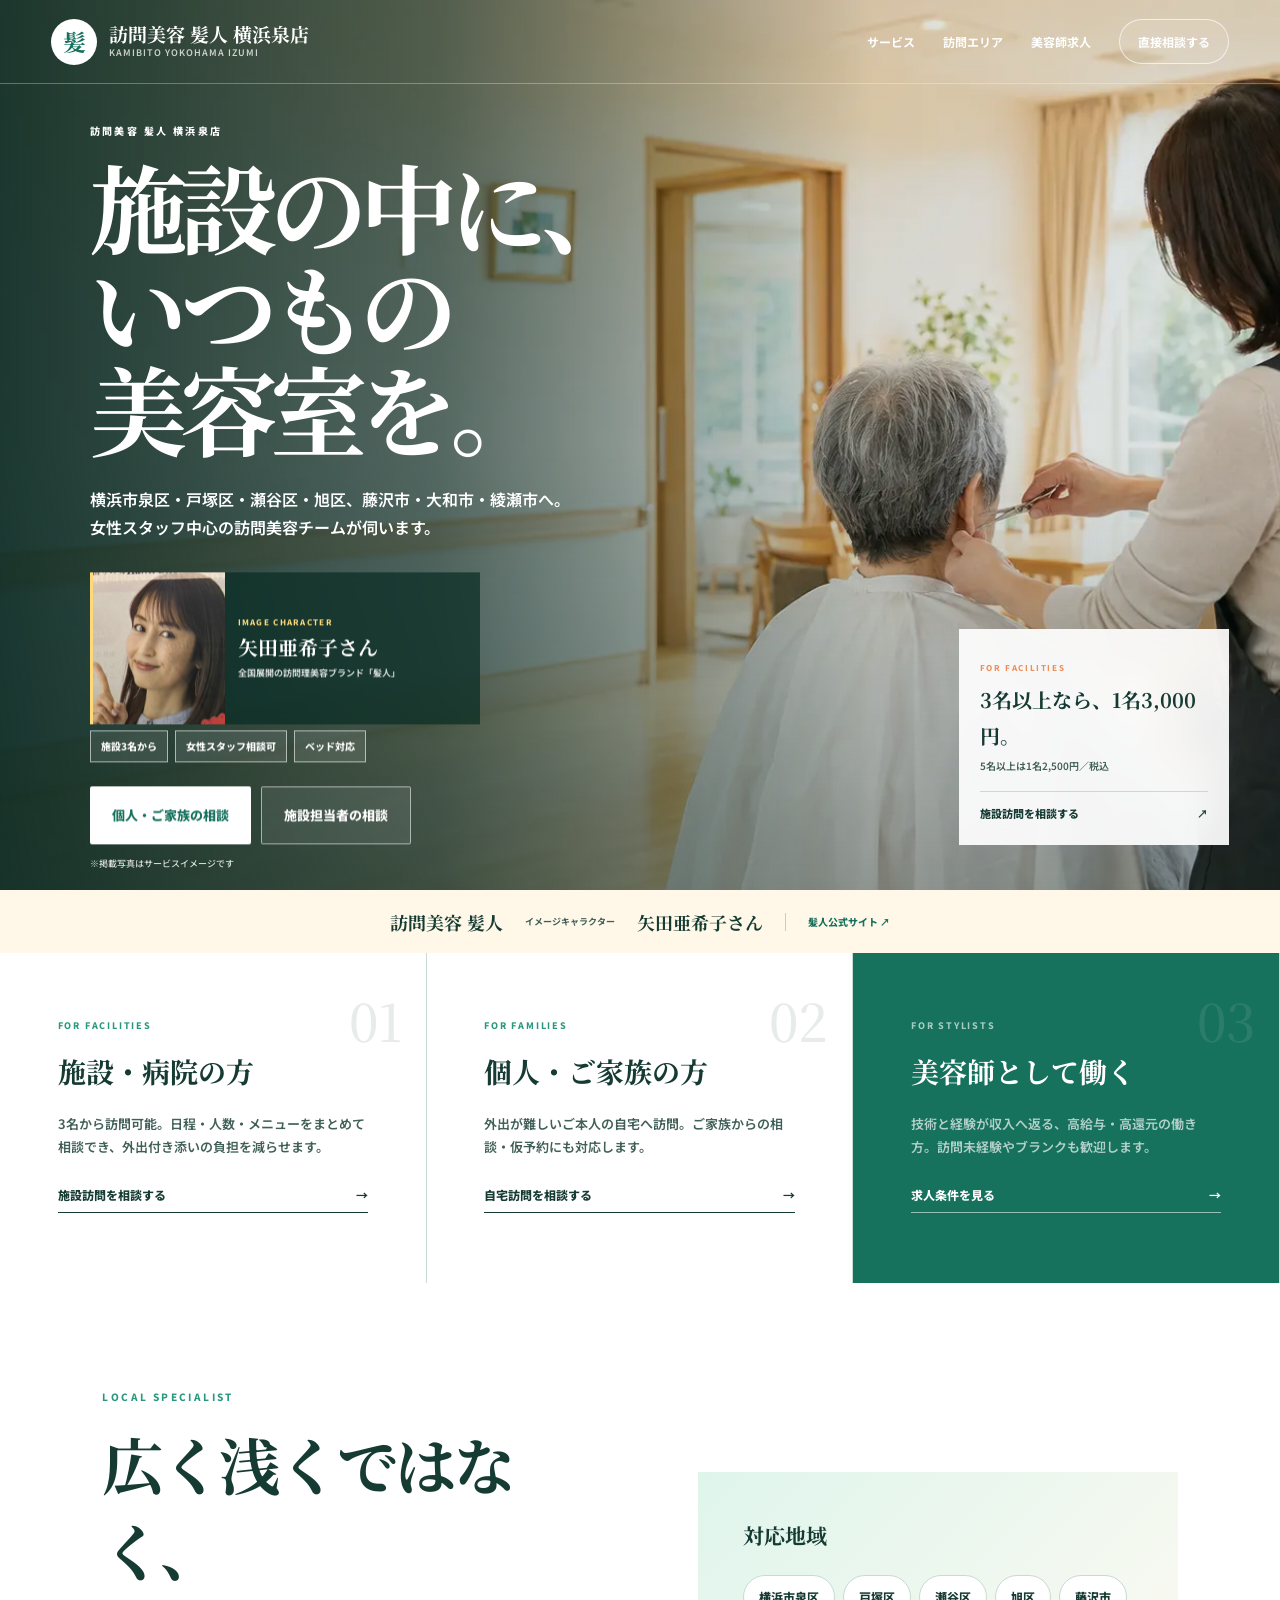
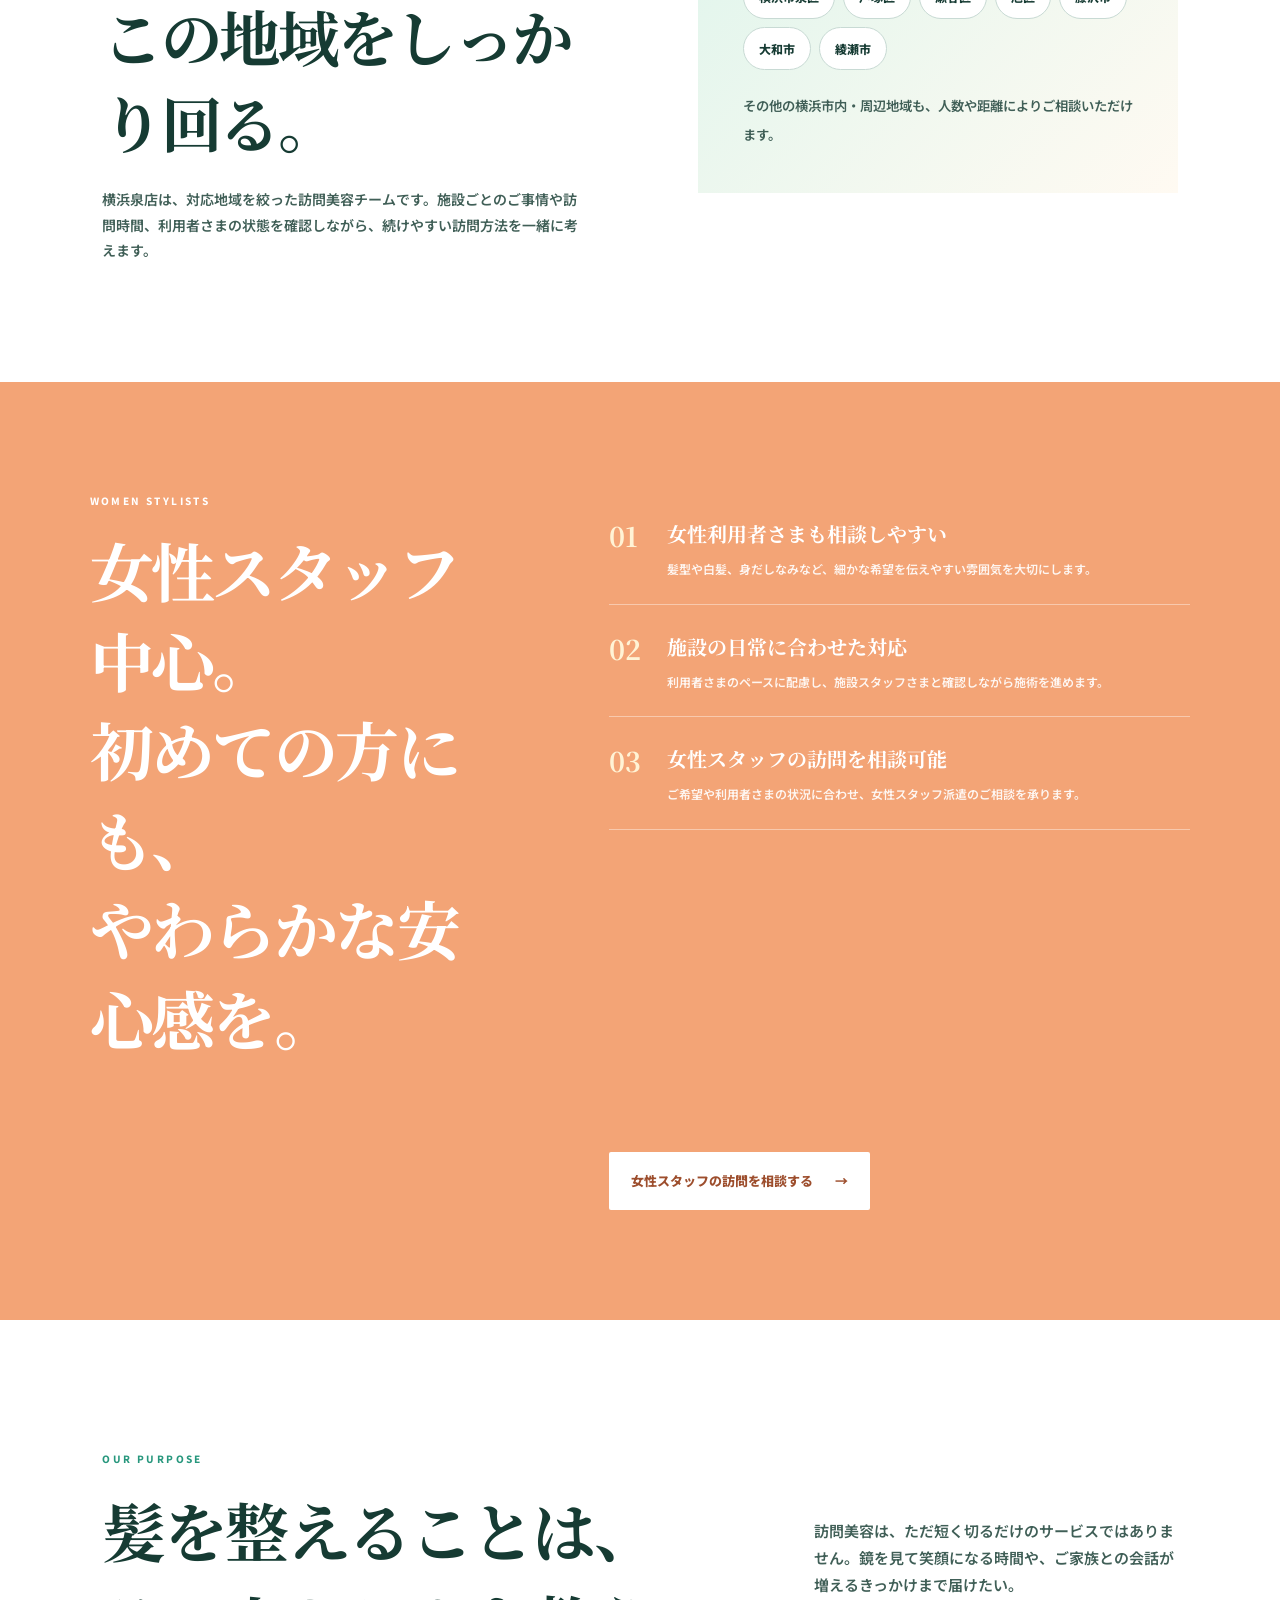
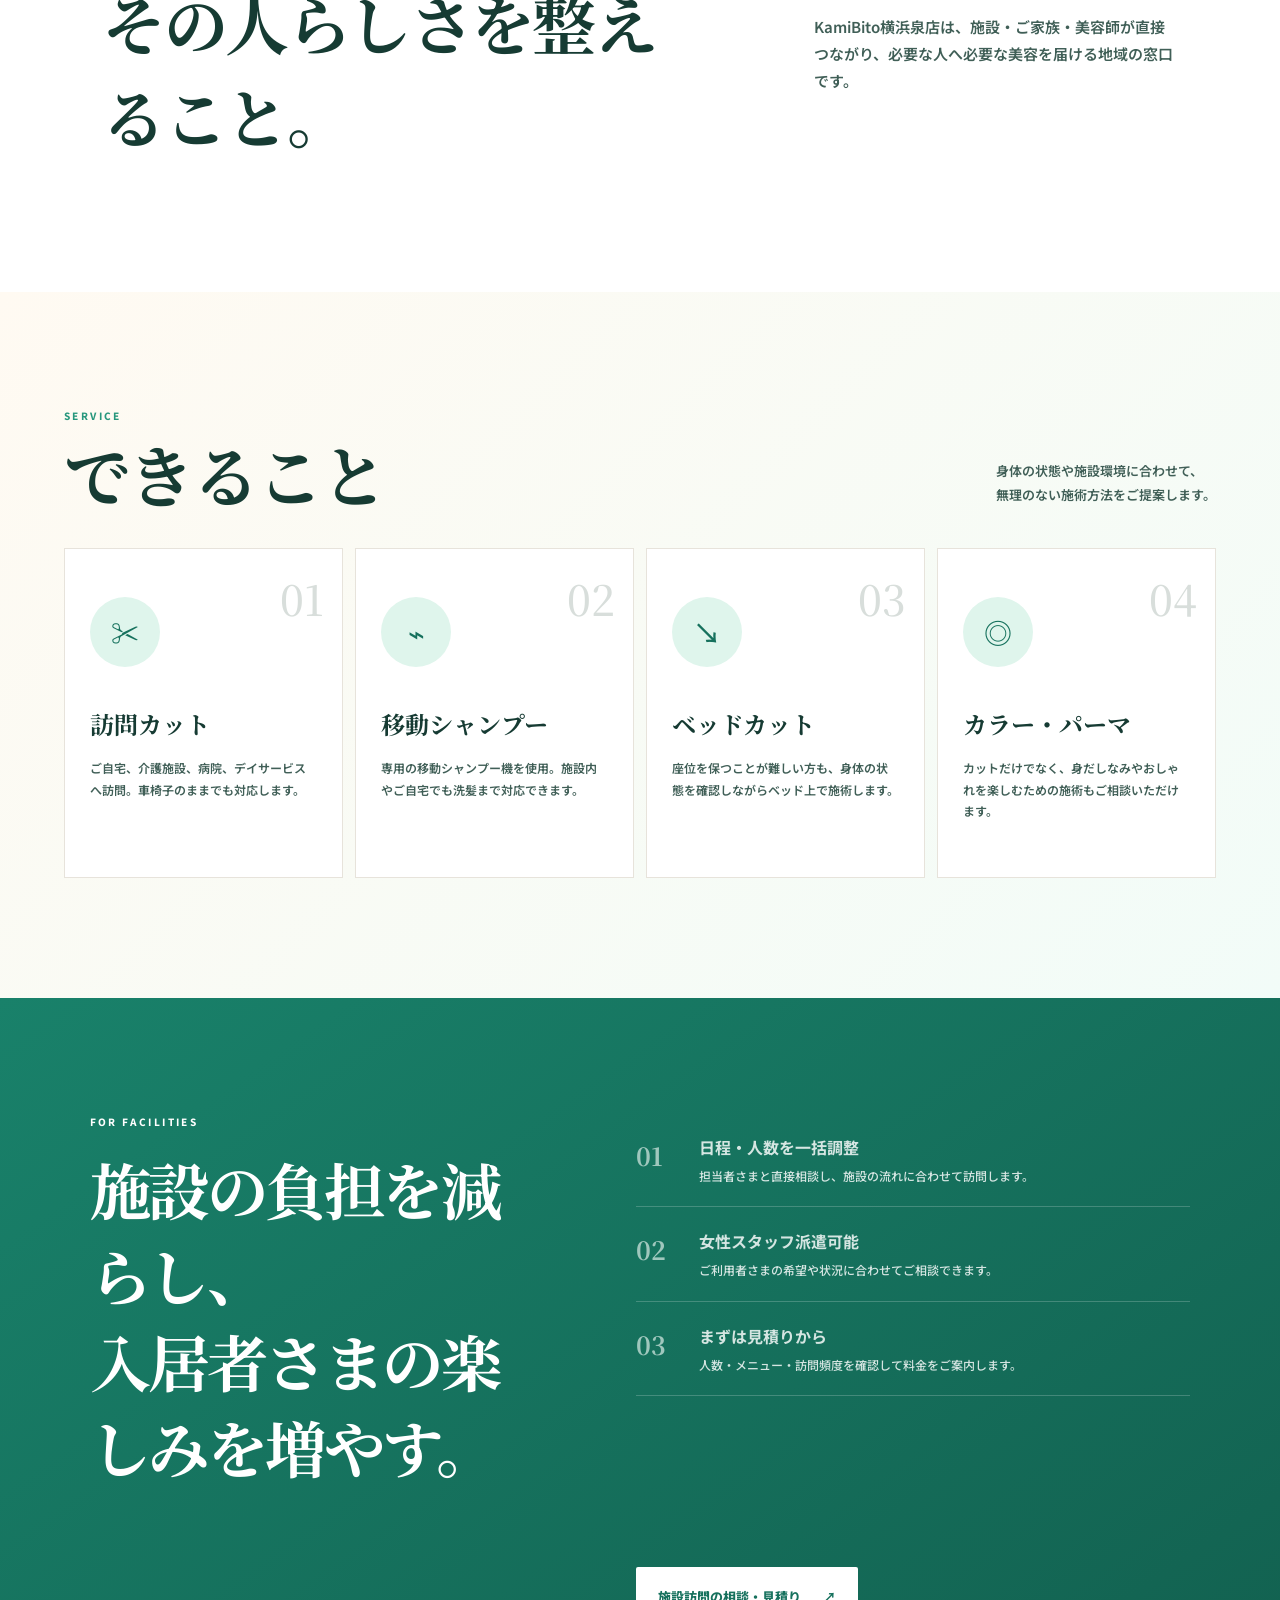
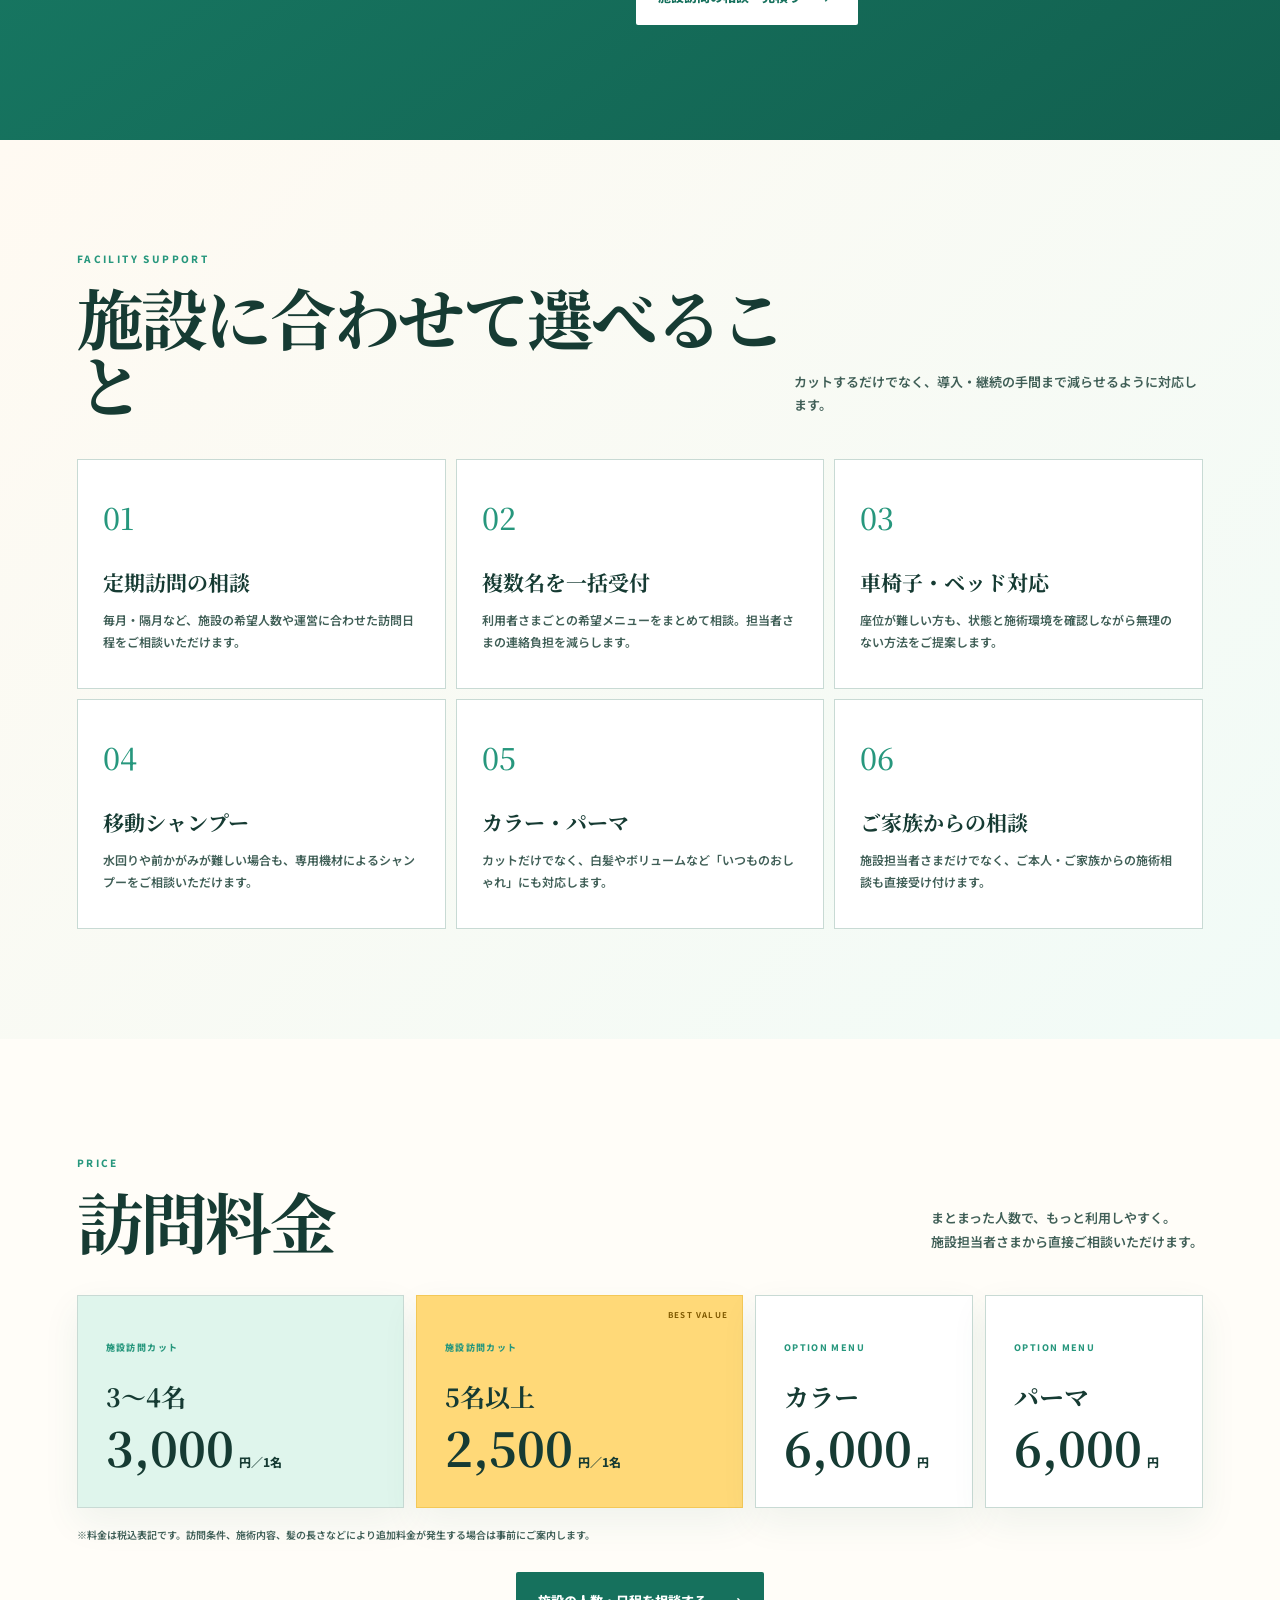
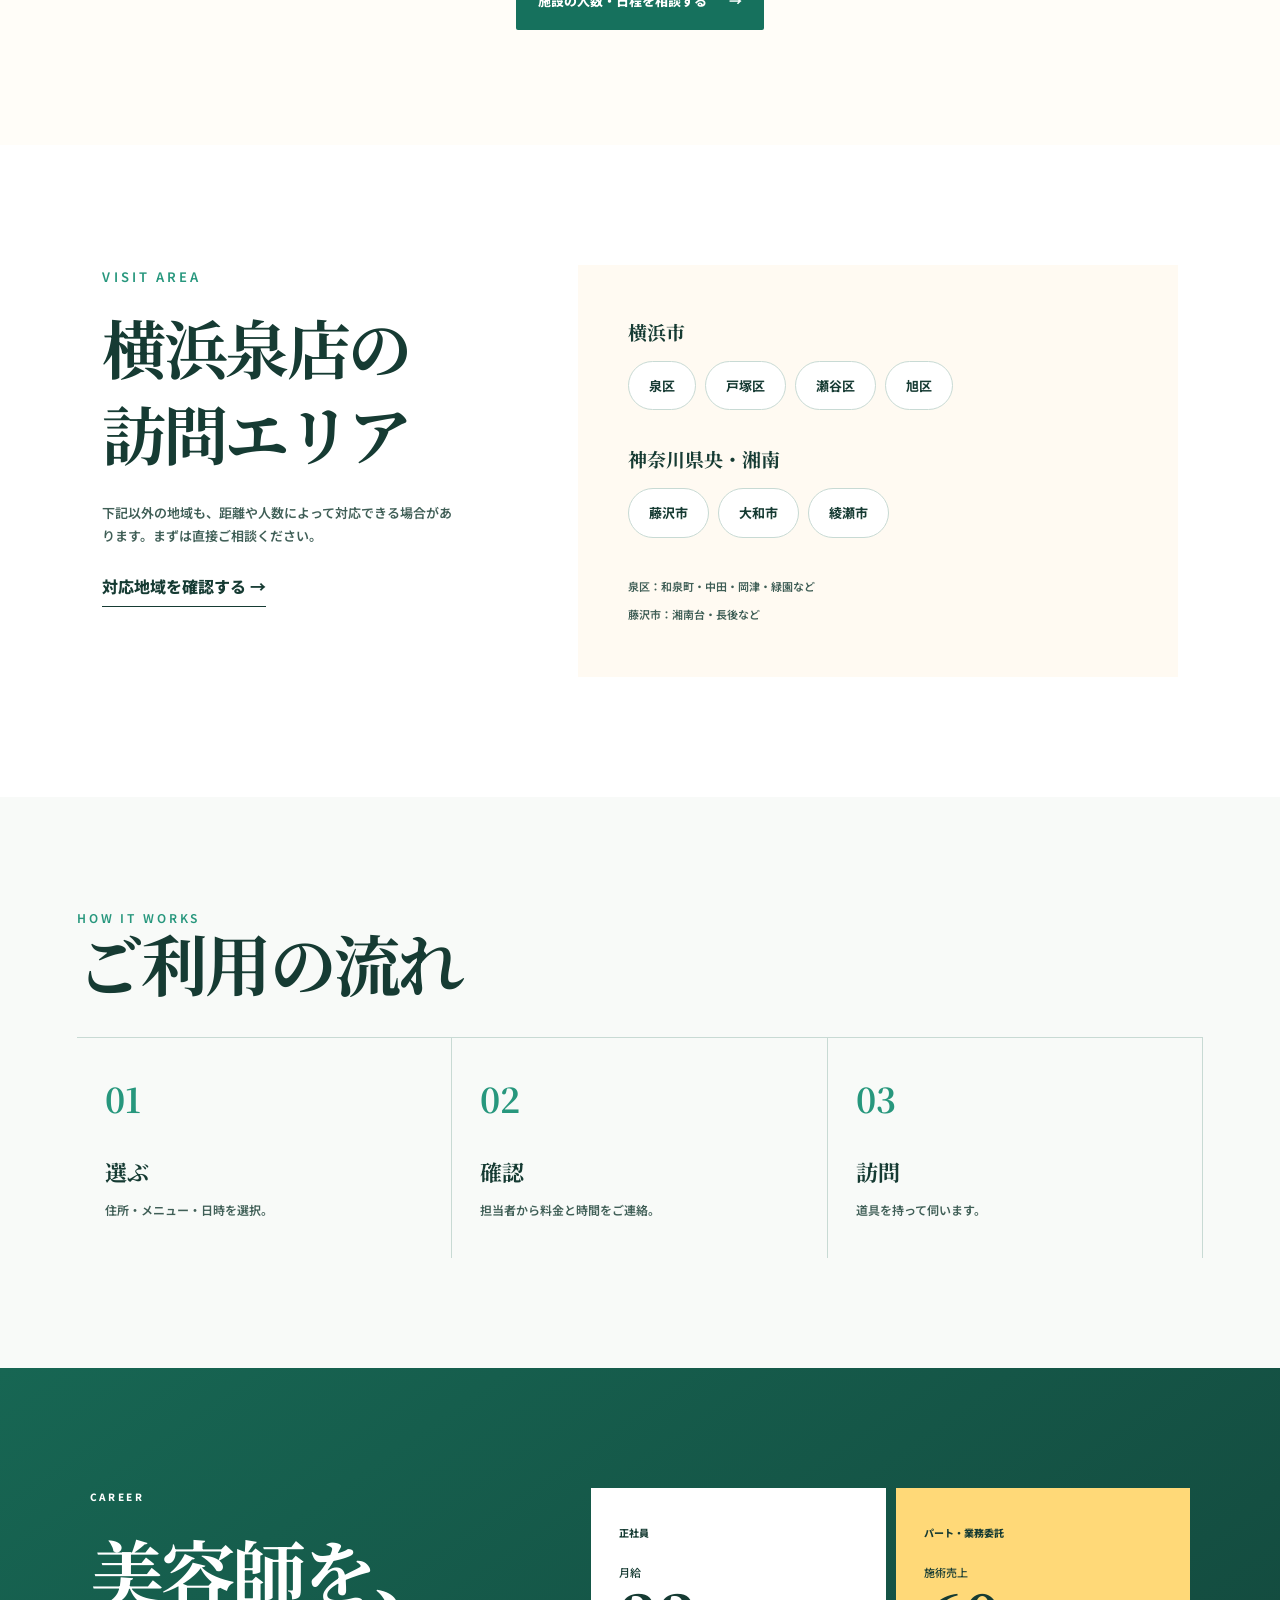
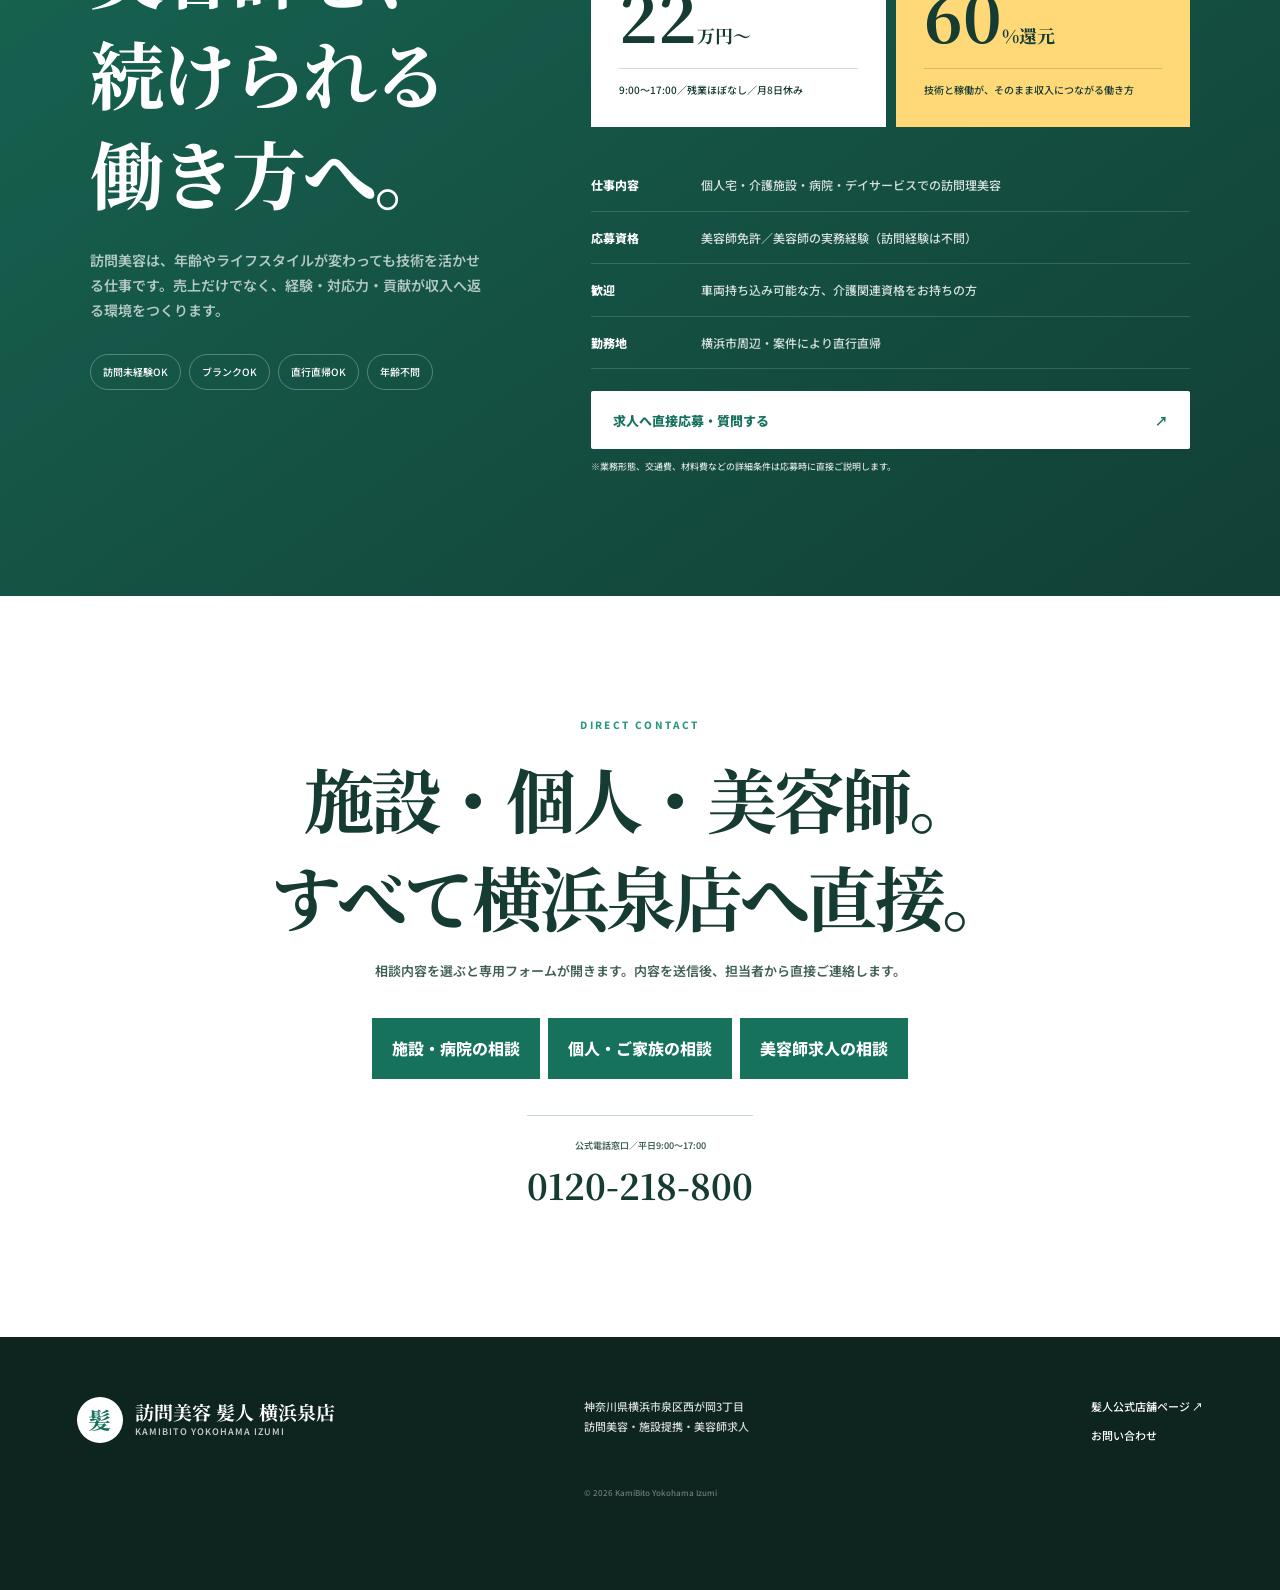
==== kamibito-yokohama-izumi/index.html @ 5173b07c "許可済みオリジナル画像をトップへ反映" ====
<!doctype html>
<html lang="ja">
<head>
  <meta charset="utf-8">
  <meta name="viewport" content="width=device-width,initial-scale=1,viewport-fit=cover">
  <meta name="theme-color" content="#fffaf2">
  <meta name="description" content="訪問美容 髪人 横浜泉店。横浜市泉区を中心に施設・病院・ご自宅へ訪問する理美容サービス。施設提携、個人予約、訪問美容師求人を直接相談できます。">
  <meta property="og:type" content="website">
  <meta property="og:locale" content="ja_JP">
  <meta property="og:site_name" content="訪問美容 髪人 横浜泉店">
  <meta property="og:title" content="訪問美容 髪人 横浜泉店｜施設・病院・ご自宅へ">
  <meta property="og:description" content="地域専門・女性スタッフ中心の訪問美容。施設訪問カットは3名以上から。ベッド対応や移動シャンプーも相談できます。">
  <meta property="og:url" content="https://beruzebubu.github.io/-miyakonjo-kurashi-media2/kamibito-yokohama-izumi/">
  <meta property="og:image" content="https://beruzebubu.github.io/-miyakonjo-kurashi-media2/kamibito-yokohama-izumi/assets/kamibito-hero.webp">
  <meta property="og:image:width" content="1823">
  <meta property="og:image:height" content="863">
  <meta property="og:image:alt" content="KamiBito横浜泉店の訪問美容サービス">
  <meta name="twitter:card" content="summary_large_image">
  <link rel="canonical" href="https://beruzebubu.github.io/-miyakonjo-kurashi-media2/kamibito-yokohama-izumi/">
  <title>訪問美容 髪人 横浜泉店｜施設訪問・自宅訪問・美容師求人</title>
  <link rel="preconnect" href="https://fonts.googleapis.com">
  <link rel="preconnect" href="https://fonts.gstatic.com" crossorigin>
  <link href="https://fonts.googleapis.com/css2?family=Noto+Sans+JP:wght@400;500;600;700;800&family=Noto+Serif+JP:wght@600;700&display=swap" rel="stylesheet">
  <link rel="stylesheet" href="styles.css?v=20260804-9">
  <script src="app.js?v=20260804-9" defer></script>
</head>
<body>
  <header class="site-header">
    <a class="brand" href="#top" aria-label="トップへ">
      <span class="brand-mark">髪</span>
      <span><strong>訪問美容 髪人 横浜泉店</strong><small>KAMIBITO YOKOHAMA IZUMI</small></span>
    </a>
    <nav class="desktop-nav" aria-label="メインメニュー">
      <a href="#service">サービス</a><a href="#area">訪問エリア</a><a href="#recruit">美容師求人</a>
      <button class="header-cta" type="button" data-open-contact="general">直接相談する</button>
    </nav>
    <button class="menu-toggle" type="button" aria-label="メニューを開く" aria-expanded="false"><span></span><span></span></button>
  </header>

  <main id="top">
    <section class="hero">
      <img src="assets/kamibito-hero.webp" alt="高齢の女性へ訪問美容を行う美容師のイメージ">
      <div class="hero-overlay"></div>
      <div class="hero-copy">
        <p class="kicker">訪問美容 髪人 横浜泉店</p>
        <h1>施設の中に、<br>いつもの<br>美容室を。</h1>
        <p class="hero-lead">横浜市泉区・戸塚区・瀬谷区・旭区、藤沢市・大和市・綾瀬市へ。<br>女性スタッフ中心の訪問美容チームが伺います。</p>
        <div class="character-badge"><div class="official-character-photo" role="img" aria-label="髪人イメージキャラクター 矢田亜希子さん"></div><div><small>IMAGE CHARACTER</small><strong>矢田亜希子さん</strong><span>全国展開の訪問理美容ブランド「髪人」</span></div></div>
        <div class="hero-tags"><span>施設3名から</span><span>女性スタッフ相談可</span><span>ベッド対応</span></div>
        <div class="hero-actions">
          <button class="btn primary" type="button" data-open-contact="personal">個人・ご家族の相談</button>
          <button class="btn glass" type="button" data-open-contact="facility">施設担当者の相談</button>
        </div>
        <p class="image-note">※掲載写真はサービスイメージです</p>
      </div>
      <aside class="hero-card">
        <small>FOR FACILITIES</small><strong>3名以上なら、1名3,000円。</strong><span>5名以上は1名2,500円／税込</span>
        <button type="button" data-open-contact="facility">施設訪問を相談する <b>↗</b></button>
      </aside>
    </section>

    <section class="brand-trust"><strong>訪問美容 髪人</strong><span>イメージキャラクター</span><b>矢田亜希子さん</b><a href="https://www.kamibito.co.jp/" target="_blank" rel="noopener">髪人公式サイト ↗</a></section>

    <section class="gateway" aria-label="ご用件を選択">
      <article><span>01</span><small>FOR FACILITIES</small><h2>施設・病院の方</h2><p>3名から訪問可能。日程・人数・メニューをまとめて相談でき、外出付き添いの負担を減らせます。</p><button type="button" data-open-contact="facility">施設訪問を相談する <b>→</b></button></article>
      <article><span>02</span><small>FOR FAMILIES</small><h2>個人・ご家族の方</h2><p>外出が難しいご本人の自宅へ訪問。ご家族からの相談・仮予約にも対応します。</p><button type="button" data-open-contact="personal">自宅訪問を相談する <b>→</b></button></article>
      <article class="gateway-recruit"><span>03</span><small>FOR STYLISTS</small><h2>美容師として働く</h2><p>技術と経験が収入へ返る、高給与・高還元の働き方。訪問未経験やブランクも歓迎します。</p><a href="#recruit">求人条件を見る <b>→</b></a></article>
    </section>

    <section class="local-specialist">
      <div class="local-title"><p class="kicker green">LOCAL SPECIALIST</p><h2>広く浅くではなく、<br>この地域をしっかり回る。</h2><p>横浜泉店は、対応地域を絞った訪問美容チームです。施設ごとのご事情や訪問時間、利用者さまの状態を確認しながら、続けやすい訪問方法を一緒に考えます。</p></div>
      <div class="local-regions"><strong>対応地域</strong><p><span>横浜市泉区</span><span>戸塚区</span><span>瀬谷区</span><span>旭区</span><span>藤沢市</span><span>大和市</span><span>綾瀬市</span></p><small>その他の横浜市内・周辺地域も、人数や距離によりご相談いただけます。</small></div>
    </section>

    <section class="women-team">
      <div><p class="kicker">WOMEN STYLISTS</p><h2>女性スタッフ中心。<br>初めての方にも、<br>やわらかな安心感を。</h2></div>
      <div class="women-benefits">
        <article><b>01</b><h3>女性利用者さまも相談しやすい</h3><p>髪型や白髪、身だしなみなど、細かな希望を伝えやすい雰囲気を大切にします。</p></article>
        <article><b>02</b><h3>施設の日常に合わせた対応</h3><p>利用者さまのペースに配慮し、施設スタッフさまと確認しながら施術を進めます。</p></article>
        <article><b>03</b><h3>女性スタッフの訪問を相談可能</h3><p>ご希望や利用者さまの状況に合わせ、女性スタッフ派遣のご相談を承ります。</p></article>
      </div>
      <button class="btn women-cta" type="button" data-open-contact="facility">女性スタッフの訪問を相談する <span>→</span></button>
    </section>

    <section class="statement">
      <div><p class="kicker green">OUR PURPOSE</p><h2>髪を整えることは、<br>その人らしさを整えること。</h2></div>
      <div><p>訪問美容は、ただ短く切るだけのサービスではありません。鏡を見て笑顔になる時間や、ご家族との会話が増えるきっかけまで届けたい。</p><p>KamiBito横浜泉店は、施設・ご家族・美容師が直接つながり、必要な人へ必要な美容を届ける地域の窓口です。</p></div>
    </section>

    <section class="service" id="service">
      <div class="section-head"><div><p class="kicker green">SERVICE</p><h2>できること</h2></div><p>身体の状態や施設環境に合わせて、<br>無理のない施術方法をご提案します。</p></div>
      <div class="service-grid">
        <article><span>01</span><div class="service-icon">✂</div><h3>訪問カット</h3><p>ご自宅、介護施設、病院、デイサービスへ訪問。車椅子のままでも対応します。</p></article>
        <article><span>02</span><div class="service-icon">⌁</div><h3>移動シャンプー</h3><p>専用の移動シャンプー機を使用。施設内やご自宅でも洗髪まで対応できます。</p></article>
        <article><span>03</span><div class="service-icon">↘</div><h3>ベッドカット</h3><p>座位を保つことが難しい方も、身体の状態を確認しながらベッド上で施術します。</p></article>
        <article><span>04</span><div class="service-icon">◎</div><h3>カラー・パーマ</h3><p>カットだけでなく、身だしなみやおしゃれを楽しむための施術もご相談いただけます。</p></article>
      </div>
    </section>

    <section class="facility-band">
      <div><p class="kicker">FOR FACILITIES</p><h2>施設の負担を減らし、<br>入居者さまの楽しみを増やす。</h2></div>
      <div class="facility-points"><p><b>01</b><span><strong>日程・人数を一括調整</strong>担当者さまと直接相談し、施設の流れに合わせて訪問します。</span></p><p><b>02</b><span><strong>女性スタッフ派遣可能</strong>ご利用者さまの希望や状況に合わせてご相談できます。</span></p><p><b>03</b><span><strong>まずは見積りから</strong>人数・メニュー・訪問頻度を確認して料金をご案内します。</span></p></div>
      <button class="btn light" type="button" data-open-contact="facility">施設訪問の相談・見積り <span>↗</span></button>
    </section>

    <section class="facility-solutions">
      <div class="section-head"><div><p class="kicker green">FACILITY SUPPORT</p><h2>施設に合わせて選べること</h2></div><p>カットするだけでなく、導入・継続の手間まで減らせるように対応します。</p></div>
      <div class="solution-grid">
        <article><span>01</span><h3>定期訪問の相談</h3><p>毎月・隔月など、施設の希望人数や運営に合わせた訪問日程をご相談いただけます。</p></article>
        <article><span>02</span><h3>複数名を一括受付</h3><p>利用者さまごとの希望メニューをまとめて相談。担当者さまの連絡負担を減らします。</p></article>
        <article><span>03</span><h3>車椅子・ベッド対応</h3><p>座位が難しい方も、状態と施術環境を確認しながら無理のない方法をご提案します。</p></article>
        <article><span>04</span><h3>移動シャンプー</h3><p>水回りや前かがみが難しい場合も、専用機材によるシャンプーをご相談いただけます。</p></article>
        <article><span>05</span><h3>カラー・パーマ</h3><p>カットだけでなく、白髪やボリュームなど「いつものおしゃれ」にも対応します。</p></article>
        <article><span>06</span><h3>ご家族からの相談</h3><p>施設担当者さまだけでなく、ご本人・ご家族からの施術相談も直接受け付けます。</p></article>
      </div>
    </section>

    <section class="price" id="price">
      <div class="section-head"><div><p class="kicker green">PRICE</p><h2>訪問料金</h2></div><p>まとまった人数で、もっと利用しやすく。<br>施設担当者さまから直接ご相談いただけます。</p></div>
      <div class="price-grid">
        <article class="price-main"><small>施設訪問カット</small><h3>3〜4名</h3><p><strong>3,000</strong><span>円／1名</span></p></article>
        <article class="price-main popular"><b>BEST VALUE</b><small>施設訪問カット</small><h3>5名以上</h3><p><strong>2,500</strong><span>円／1名</span></p></article>
        <article><small>OPTION MENU</small><h3>カラー</h3><p><strong>6,000</strong><span>円</span></p></article>
        <article><small>OPTION MENU</small><h3>パーマ</h3><p><strong>6,000</strong><span>円</span></p></article>
      </div>
      <p class="price-note">※料金は税込表記です。訪問条件、施術内容、髪の長さなどにより追加料金が発生する場合は事前にご案内します。</p>
      <button class="btn price-btn" type="button" data-open-contact="facility">施設の人数・日程を相談する <span>→</span></button>
    </section>

    <section class="area" id="area">
      <div class="area-copy"><p class="kicker green">VISIT AREA</p><h2>横浜泉店の<br>訪問エリア</h2><p>下記以外の地域も、距離や人数によって対応できる場合があります。まずは直接ご相談ください。</p><button class="text-link" type="button" data-open-contact="general">対応地域を確認する →</button></div>
      <div class="area-list"><strong>横浜市</strong><p><span>泉区</span><span>戸塚区</span><span>瀬谷区</span><span>旭区</span></p><strong>神奈川県央・湘南</strong><p><span>藤沢市</span><span>大和市</span><span>綾瀬市</span></p><small>泉区：和泉町・中田・岡津・緑園など<br>藤沢市：湘南台・長後など</small></div>
    </section>

    <section class="flow">
      <div class="section-head"><div><p class="kicker green">HOW IT WORKS</p><h2>ご利用の流れ</h2></div></div>
      <ol><li><b>01</b><div><h3>選ぶ</h3><p>住所・メニュー・日時を選択。</p></div></li><li><b>02</b><div><h3>確認</h3><p>担当者から料金と時間をご連絡。</p></div></li><li><b>03</b><div><h3>訪問</h3><p>道具を持って伺います。</p></div></li></ol>
    </section>

    <section class="recruit" id="recruit">
      <div class="recruit-lead"><p class="kicker">CAREER</p><h2>美容師を、<br>続けられる働き方へ。</h2><p>訪問美容は、年齢やライフスタイルが変わっても技術を活かせる仕事です。売上だけでなく、経験・対応力・貢献が収入へ返る環境をつくります。</p><div class="recruit-badges"><span>訪問未経験OK</span><span>ブランクOK</span><span>直行直帰OK</span><span>年齢不問</span></div></div>
      <div class="recruit-detail">
        <div class="salary-card"><small>正社員</small><p>月給</p><strong>22<em>万円〜</em></strong><span>9:00〜17:00／残業ほぼなし／月8日休み</span></div>
        <div class="salary-card accent"><small>パート・業務委託</small><p>施術売上</p><strong>60<em>%還元</em></strong><span>技術と稼働が、そのまま収入につながる働き方</span></div>
        <dl><div><dt>仕事内容</dt><dd>個人宅・介護施設・病院・デイサービスでの訪問理美容</dd></div><div><dt>応募資格</dt><dd>美容師免許／美容師の実務経験（訪問経験は不問）</dd></div><div><dt>歓迎</dt><dd>車両持ち込み可能な方、介護関連資格をお持ちの方</dd></div><div><dt>勤務地</dt><dd>横浜市周辺・案件により直行直帰</dd></div></dl>
        <button class="btn recruit-btn" type="button" data-open-contact="recruit">求人へ直接応募・質問する <span>↗</span></button>
        <p class="condition-note">※業務形態、交通費、材料費などの詳細条件は応募時に直接ご説明します。</p>
      </div>
    </section>

    <section class="direct-contact" id="contact">
      <p class="kicker green">DIRECT CONTACT</p><h2>施設・個人・美容師。<br>すべて横浜泉店へ直接。</h2><p>相談内容を選ぶと専用フォームが開きます。内容を送信後、担当者から直接ご連絡します。</p>
      <div><button type="button" data-open-contact="facility">施設・病院の相談</button><button type="button" data-open-contact="personal">個人・ご家族の相談</button><button type="button" data-open-contact="recruit">美容師求人の相談</button></div>
      <a class="phone" href="tel:0120218800"><small>公式電話窓口／平日9:00〜17:00</small><strong>0120-218-800</strong></a>
    </section>
  </main>

  <footer><div class="brand footer-brand"><span class="brand-mark">髪</span><span><strong>訪問美容 髪人 横浜泉店</strong><small>KAMIBITO YOKOHAMA IZUMI</small></span></div><p>神奈川県横浜市泉区西が岡3丁目<br>訪問美容・施設提携・美容師求人</p><div><a href="https://www.kamibito.co.jp/shop_info/%E6%A8%AA%E6%B5%9C%E6%B3%89%E5%BA%97" target="_blank" rel="noopener">髪人公式店舗ページ ↗</a><button type="button" data-open-contact="general">お問い合わせ</button></div><small>© 2026 KamiBito Yokohama Izumi</small></footer>

  <nav class="mobile-nav"><button type="button" data-open-contact="personal"><span>⌂</span>自宅訪問</button><button type="button" data-open-contact="facility"><span>▦</span>施設相談</button><a href="#recruit"><span>✂</span>求人</a></nav>

  <dialog class="contact-dialog" id="contactDialog">
    <form method="dialog" class="dialog-shell" id="contactForm">
      <div class="dialog-nav"><button class="dialog-back" type="button" data-dialog-back>← <span>戻る</span></button><button class="dialog-home" type="button" data-dialog-home>⌂ <span>トップページ</span></button></div>
      <div class="dialog-heading"><p class="kicker green">CONTACT</p><h2 id="dialogTitle">直接相談する</h2><p id="dialogLead">内容を確認後、担当者から直接ご連絡します。</p></div>
      <input type="hidden" name="contactType" id="contactType" value="general">
      <div class="form-grid">
        <label class="facility-only"><span>施設・法人名</span><input name="organization" placeholder="例：〇〇介護施設"></label>
        <label><span>お名前 *</span><input name="name" required autocomplete="name"></label>
        <label><span>電話番号 *</span><input name="phone" required inputmode="tel" autocomplete="tel"></label>
        <label class="recruit-only"><span>メールアドレス</span><input name="email" type="email" autocomplete="email"></label>
        <div class="service-only address-block"><label><span>郵便番号</span><div class="postal-row"><input name="postalCode" id="postalCode" inputmode="numeric" autocomplete="postal-code" maxlength="8" placeholder="例：2450000"><button type="button" id="postalSearch">住所検索</button></div></label><small id="postalStatus">7桁で住所を自動入力</small></div>
        <label class="service-only address-wide"><span>住所</span><input name="address" id="address" autocomplete="address-level1" placeholder="郵便番号から自動入力"></label>
        <label class="service-only address-wide"><span>番地・施設名</span><input name="addressDetail" autocomplete="street-address" placeholder="例：3-10-2 〇〇ホーム"></label>
        <fieldset class="facility-only people-picker"><legend>予定人数</legend><div><label><input type="radio" name="people" value="3〜4名"><span>3〜4名</span></label><label><input type="radio" name="people" value="5〜9名"><span>5〜9名</span></label><label><input type="radio" name="people" value="10名以上"><span>10名以上</span></label><label><input type="radio" name="people" value="未定"><span>未定</span></label></div></fieldset>
        <fieldset class="personal-only menu-picker"><legend>希望メニュー <small>複数選択できます</small></legend><div><label><input type="checkbox" name="menu" value="カット"><span>✂ カット</span></label><label><input type="checkbox" name="menu" value="シャンプー"><span>♨ シャンプー</span></label><label><input type="checkbox" name="menu" value="カラー"><span>● カラー<small>6,000円</small></span></label><label><input type="checkbox" name="menu" value="パーマ"><span>〰 パーマ<small>6,000円</small></span></label><label class="menu-consult"><input type="checkbox" name="menu" value="相談して決めたい"><span>相談して決めたい</span></label></div></fieldset>
        <div class="service-only booking-date"><label><span>訪問希望日</span><input name="preferredDate" id="preferredDate" type="date"></label><small>最短5日後から選べます</small></div>
        <fieldset class="service-only time-picker visit-shifts"><legend>希望する訪問枠</legend><div><label><input type="radio" name="preferredTime" value="午前便（10:00〜11:00開始）"><span><b>午前便</b><strong>10:00〜11:00開始</strong><small>1件目の訪問枠</small></span></label><label><input type="radio" name="preferredTime" value="午後便（13:00〜14:00開始）"><span><b>午後便</b><strong>13:00〜14:00開始</strong><small>2件目の訪問枠</small></span></label><label class="time-consult"><input type="radio" name="preferredTime" value="どちらでも可"><span><b>どちらでも可</b><small>空いている枠を希望</small></span></label></div><p class="shift-note">施術人数・移動時間を確認後、正確な開始時刻をご連絡します。</p></fieldset>
        <label class="recruit-only"><span>希望する働き方</span><select name="workType"><option>正社員</option><option>パート</option><option>業務委託</option><option>相談して決めたい</option></select></label>
        <label class="recruit-only"><span>美容師経験年数</span><input name="experience" placeholder="例：10年・ブランク3年"></label>
      </div>
      <details class="optional-note"><summary>補足があれば入力</summary><label><textarea name="message" rows="3" placeholder="身体の状態や希望など"></textarea></label></details>
      <button class="form-submit" type="submit">仮予約を送る <span>→</span></button>
      <p class="form-note">送信すると連絡用メールが開きます。担当者の確認連絡で予約確定です。送信により入力内容の連絡利用に同意したものとします。</p>
    </form>
  </dialog>
</body>
</html>
---- kamibito-yokohama-izumi/styles.css ----
:root{--green:#16715d;--green2:#27977d;--mint:#dff5ec;--cream:#fffaf2;--sand:#f3dec5;--ink:#163b33;--muted:#607b74;--line:#d8e8e2;--white:#fff;--orange:#ef8d5a;--yellow:#ffd978;--shadow:0 22px 60px rgba(22,113,93,.13)}
*{box-sizing:border-box}html{scroll-behavior:smooth;scroll-padding-top:80px}body{margin:0;color:var(--ink);font-family:"Noto Sans JP",sans-serif;line-height:1.8;background:#fff}body.no-scroll{overflow:hidden}button,input,select,textarea{font:inherit}button{color:inherit}a{color:inherit;text-decoration:none}img{display:block;width:100%}.kicker{margin:0 0 15px;font-size:10px;font-weight:800;letter-spacing:.24em}.kicker.green{color:var(--green2)}
.site-header{position:absolute;z-index:20;inset:0 0 auto;height:84px;padding:0 4vw;display:flex;align-items:center;justify-content:space-between;color:#fff;border-bottom:1px solid rgba(255,255,255,.3)}.brand{display:flex;align-items:center;gap:12px}.brand-mark{width:46px;height:46px;display:grid;place-items:center;border-radius:50%;background:#fff;color:var(--green);font-family:"Noto Serif JP",serif;font-size:23px;font-weight:700}.brand strong{display:block;font-family:"Noto Serif JP",serif;font-size:19px;line-height:1.25}.brand small{display:block;font-size:9px;letter-spacing:.11em;opacity:.75}.desktop-nav{display:flex;align-items:center;gap:28px;font-size:12px;font-weight:700}.header-cta{border:1px solid rgba(255,255,255,.65);background:rgba(255,255,255,.08);color:#fff;padding:11px 18px;border-radius:999px;cursor:pointer}.menu-toggle{display:none;background:0;border:0}.hero{height:min(890px,100svh);min-height:720px;position:relative;overflow:hidden;color:#fff}.hero>img{position:absolute;inset:0;height:100%;object-fit:cover;object-position:center}.hero-overlay{position:absolute;inset:0;background:linear-gradient(90deg,rgba(10,42,35,.92) 0%,rgba(10,42,35,.68) 34%,rgba(10,42,35,.13) 68%),linear-gradient(0deg,rgba(7,28,23,.3),transparent 50%)}.hero-copy{position:absolute;z-index:2;left:7vw;top:50%;transform:translateY(-43%);max-width:660px}.hero h1{font-family:"Noto Serif JP",serif;font-size:clamp(60px,7.6vw,108px);line-height:1.04;letter-spacing:-.07em;margin:0 0 26px}.hero-lead{font-size:16px;margin:0 0 30px}.hero-actions{display:flex;gap:10px}.btn{min-height:58px;border:0;border-radius:2px;padding:14px 22px;display:inline-flex;align-items:center;justify-content:center;gap:22px;font-weight:800;font-size:13px;cursor:pointer}.btn.primary{background:#fff;color:var(--green)}.btn.glass{color:#fff;background:rgba(255,255,255,.08);border:1px solid rgba(255,255,255,.55);backdrop-filter:blur(8px)}.image-note{font-size:9px;opacity:.58;margin:12px 0 0}.hero-card{position:absolute;z-index:3;right:4vw;bottom:45px;width:270px;background:rgba(255,255,255,.92);backdrop-filter:blur(14px);color:var(--ink);padding:21px}.hero-card small{color:var(--orange);letter-spacing:.2em;font-size:8px;font-weight:800}.hero-card strong,.hero-card span{display:block}.hero-card strong{font-family:"Noto Serif JP",serif;font-size:20px;margin:3px 0}.hero-card span{font-size:10px;color:var(--muted)}.hero-card a{display:flex;justify-content:space-between;border-top:1px solid var(--line);margin-top:16px;padding-top:12px;font-size:11px;font-weight:800}
.gateway{position:relative;z-index:4;margin:-2px auto 0;display:grid;grid-template-columns:repeat(3,1fr);background:#fff}.gateway article{position:relative;padding:55px 4.5vw 48px;border-right:1px solid var(--line);min-height:330px}.gateway article>span{position:absolute;right:24px;top:20px;font-family:"Noto Serif JP",serif;font-size:52px;color:#e7ece9}.gateway small{font-size:9px;letter-spacing:.2em;color:var(--green2);font-weight:800}.gateway h2{font-family:"Noto Serif JP",serif;font-size:28px;margin:9px 0 15px}.gateway p{font-size:13px;color:var(--muted);margin:0 0 26px}.gateway button,.gateway a{border:0;border-bottom:1px solid var(--ink);padding:0 0 6px;background:transparent;font-weight:800;font-size:12px;display:flex;justify-content:space-between;width:100%;cursor:pointer}.gateway-recruit{background:var(--green)!important;color:#fff}.gateway-recruit>span{color:rgba(255,255,255,.09)!important}.gateway-recruit small{color:#a7cdc3}.gateway-recruit p{color:rgba(255,255,255,.67)}.gateway-recruit a{border-color:rgba(255,255,255,.55)}
.statement{padding:130px 8vw;display:grid;grid-template-columns:1.1fr .7fr;gap:11vw;align-items:center}.statement h2,.section-head h2,.facility-band h2,.area h2,.recruit h2,.direct-contact h2{font-family:"Noto Serif JP",serif;letter-spacing:-.04em}.statement h2{font-size:clamp(40px,5vw,70px);line-height:1.45;margin:0}.statement>div:last-child{font-size:15px;color:var(--muted)}
.service{background:var(--cream);padding:115px 5vw 120px}.section-head{max-width:1280px;margin:0 auto 42px;display:flex;align-items:end;justify-content:space-between}.section-head h2{font-size:clamp(42px,5.2vw,70px);line-height:1;margin:0}.section-head>p{font-size:13px;color:var(--muted);margin:0}.service-grid{max-width:1280px;margin:auto;display:grid;grid-template-columns:repeat(4,1fr);gap:12px}.service-grid article{position:relative;background:#fff;padding:28px 25px 32px;min-height:330px;border:1px solid #e7e3db}.service-grid article>span{position:absolute;right:18px;top:12px;font-family:"Noto Serif JP",serif;color:#d8dedb;font-size:42px}.service-icon{width:70px;height:70px;border-radius:50%;display:grid;place-items:center;background:var(--mint);color:var(--green);font-size:28px;margin:20px 0 35px}.service-grid h3{font-family:"Noto Serif JP",serif;font-size:24px;margin:0 0 12px}.service-grid p{font-size:12px;color:var(--muted);margin:0}
.facility-band{background:var(--green);color:#fff;padding:115px 7vw;display:grid;grid-template-columns:.8fr 1fr;gap:8vw;align-items:start}.facility-band h2{font-size:clamp(40px,4.8vw,68px);line-height:1.4;margin:0}.facility-points p{display:grid;grid-template-columns:48px 1fr;gap:15px;margin:0;padding:20px 0;border-bottom:1px solid rgba(255,255,255,.2)}.facility-points b{font-family:"Noto Serif JP",serif;color:#9fc7bd;font-size:25px}.facility-points strong,.facility-points span{display:block}.facility-points strong{font-size:16px;margin-bottom:3px}.facility-points span{font-size:12px;color:rgba(255,255,255,.68)}.btn.light{grid-column:2;background:#fff;color:var(--green);justify-self:start;margin-top:-25px}
.area{padding:120px 8vw;background:#fff;display:grid;grid-template-columns:.75fr 1.25fr;gap:9vw}.area h2{font-size:clamp(42px,5vw,70px);line-height:1.35;margin:0 0 25px}.area-copy>p{color:var(--muted);font-size:13px}.text-link{border:0;border-bottom:1px solid var(--ink);background:transparent;padding:0 0 5px;margin-top:12px;font-weight:800;cursor:pointer}.area-list{background:var(--cream);padding:50px}.area-list>strong{display:block;font-family:"Noto Serif JP",serif;font-size:19px;margin-bottom:12px}.area-list p{display:flex;flex-wrap:wrap;gap:9px;margin:0 0 32px}.area-list span{padding:12px 20px;border-radius:999px;background:#fff;border:1px solid var(--line);font-weight:700;font-size:13px}.area-list small{color:var(--muted);font-size:11px}
.flow{padding:110px 6vw;background:#f8faf8}.flow ol{max-width:1280px;margin:auto;padding:0;list-style:none;display:grid;grid-template-columns:repeat(4,1fr);border-top:1px solid var(--line)}.flow li{position:relative;padding:30px 28px;border-right:1px solid var(--line);min-height:220px}.flow li>b{font-family:"Noto Serif JP",serif;color:var(--green2);font-size:34px}.flow h3{font-family:"Noto Serif JP",serif;font-size:22px;margin:22px 0 8px}.flow p{font-size:12px;color:var(--muted);margin:0}
.recruit{background:#142e28;color:#fff;padding:120px 7vw;display:grid;grid-template-columns:.8fr 1.2fr;gap:8vw}.recruit h2{font-size:clamp(48px,5.8vw,80px);line-height:1.35;margin:0 0 26px}.recruit-lead>p:not(.kicker){color:rgba(255,255,255,.68);font-size:14px}.recruit-badges{display:flex;flex-wrap:wrap;gap:8px;margin-top:30px}.recruit-badges span{border:1px solid rgba(255,255,255,.28);border-radius:999px;padding:8px 12px;font-size:10px}.recruit-detail{display:grid;grid-template-columns:1fr 1fr;gap:10px}.salary-card{background:#fff;color:var(--ink);padding:28px}.salary-card.accent{background:#d9ad76}.salary-card small{font-size:10px;font-weight:800}.salary-card p{font-size:11px;margin:18px 0 0}.salary-card strong{display:block;font-family:"Noto Serif JP",serif;font-size:65px;line-height:1}.salary-card strong em{font-style:normal;font-size:18px}.salary-card span{display:block;border-top:1px solid rgba(20,50,42,.18);margin-top:20px;padding-top:12px;font-size:10px}.recruit dl{grid-column:1/-1;margin:22px 0 12px}.recruit dl>div{display:grid;grid-template-columns:110px 1fr;padding:15px 0;border-bottom:1px solid rgba(255,255,255,.15);font-size:12px}.recruit dt{font-weight:800}.recruit dd{margin:0;color:rgba(255,255,255,.68)}.recruit-btn{grid-column:1/-1;background:#fff;color:var(--green);width:100%;justify-content:space-between}.condition-note{grid-column:1/-1;margin:0;font-size:9px;color:rgba(255,255,255,.52)}
.direct-contact{text-align:center;padding:120px 5vw;background:#fff}.direct-contact h2{font-size:clamp(42px,5.5vw,74px);line-height:1.4;margin:0}.direct-contact>p:not(.kicker){font-size:13px;color:var(--muted)}.direct-contact>div{display:flex;justify-content:center;gap:8px;margin:36px 0}.direct-contact button{background:var(--green);color:#fff;border:0;padding:16px 20px;font-weight:800;cursor:pointer}.phone{display:inline-flex;flex-direction:column;border-top:1px solid var(--line);padding-top:22px}.phone small{font-size:9px;color:var(--muted)}.phone strong{font-family:"Noto Serif JP",serif;font-size:35px}
footer{background:#0e241e;color:#fff;padding:60px 6vw 90px;display:grid;grid-template-columns:1fr 1fr auto;gap:40px;align-items:start}footer .brand-mark{background:#fff}.footer-brand{grid-row:span 2}footer p{font-size:11px;color:rgba(255,255,255,.6);margin:0}footer>div:nth-of-type(2){display:grid;gap:9px;font-size:11px}footer button{border:0;background:transparent;color:#fff;padding:0;text-align:left;cursor:pointer}footer>small{grid-column:2/-1;font-size:8px;color:rgba(255,255,255,.4)}.mobile-nav{display:none}
.contact-dialog{width:min(780px,calc(100% - 24px));max-height:calc(100svh - 24px);border:0;padding:0;background:#fff;color:var(--ink);box-shadow:var(--shadow)}.contact-dialog::backdrop{background:rgba(8,25,21,.78);backdrop-filter:blur(5px)}.dialog-shell{position:relative;padding:42px;overflow:auto}.dialog-close{position:absolute;right:18px;top:18px;width:42px;height:42px;border-radius:50%;border:1px solid var(--line);background:#fff;font-size:24px;cursor:pointer}.dialog-heading h2{font-family:"Noto Serif JP",serif;font-size:36px;margin:0}.dialog-heading>p:last-child{font-size:12px;color:var(--muted)}.form-grid{display:grid;grid-template-columns:1fr 1fr;gap:14px;margin-top:28px}.dialog-shell label>span{display:block;font-size:11px;font-weight:800;margin-bottom:6px}.dialog-shell input,.dialog-shell select,.dialog-shell textarea{width:100%;border:1px solid var(--line);background:#f8faf8;padding:13px;border-radius:0}.dialog-shell>label{display:block;margin-top:14px}.consent{display:flex!important;gap:9px;align-items:flex-start}.consent input{width:auto}.consent span{font-weight:500!important}.form-submit{margin-top:20px;width:100%;border:0;background:var(--green);color:#fff;padding:17px 20px;display:flex;justify-content:space-between;font-weight:800;cursor:pointer}.form-note{text-align:center;font-size:9px;color:var(--muted)}
@media(max-width:900px){.site-header{height:70px;padding:0 20px}.brand-mark{width:40px;height:40px;font-size:20px}.brand strong{font-size:16px}.desktop-nav{display:none}.desktop-nav.open{display:grid;position:fixed;inset:70px 0 auto;background:#102f27;padding:28px 24px;gap:20px}.menu-toggle{display:grid;gap:6px;padding:8px}.menu-toggle span{display:block;width:27px;height:2px;background:#fff}.hero{min-height:760px;height:100svh}.hero>img{object-position:65% center}.hero-overlay{background:linear-gradient(90deg,rgba(10,42,35,.93),rgba(10,42,35,.55) 75%,rgba(10,42,35,.18)),linear-gradient(0deg,rgba(7,28,23,.42),transparent)}.hero-copy{left:22px;right:22px;top:44%;transform:translateY(-40%)}.hero h1{font-size:58px}.hero-lead{font-size:13px}.hero-actions{display:grid;width:250px}.hero-card{right:15px;left:15px;bottom:18px;width:auto}.gateway{grid-template-columns:1fr}.gateway article{min-height:auto;padding:40px 24px}.statement,.area,.recruit{grid-template-columns:1fr;padding:80px 22px;gap:45px}.statement h2{font-size:40px}.service{padding:75px 12px}.section-head{display:block;margin:0 10px 28px}.section-head h2{font-size:43px}.section-head>p{margin-top:15px}.service-grid{grid-template-columns:1fr 1fr;gap:7px}.service-grid article{padding:20px 16px;min-height:300px}.service-icon{width:55px;height:55px;margin:22px 0 28px}.service-grid h3{font-size:19px}.facility-band{grid-template-columns:1fr;padding:80px 22px;gap:35px}.facility-band h2{font-size:41px}.btn.light{grid-column:auto;margin:0;width:100%}.area h2{font-size:44px}.area-list{padding:30px 20px}.flow{padding:75px 14px}.flow ol{grid-template-columns:1fr 1fr}.flow li{min-height:200px;border-bottom:1px solid var(--line)}.recruit h2{font-size:51px}.direct-contact{padding:80px 20px 130px}.direct-contact h2{font-size:40px}.direct-contact>div{display:grid}.phone strong{font-size:31px}footer{grid-template-columns:1fr;padding:55px 22px 130px}.footer-brand{grid-row:auto}footer>small{grid-column:auto}.mobile-nav{position:fixed;z-index:30;display:grid;grid-template-columns:repeat(3,1fr);left:0;right:0;bottom:0;padding:8px 6px calc(8px + env(safe-area-inset-bottom));background:rgba(255,255,255,.96);border-top:1px solid var(--line);box-shadow:0 -12px 35px rgba(15,50,41,.1)}.mobile-nav button,.mobile-nav a{border:0;background:transparent;text-align:center;font-size:9px;font-weight:800;color:var(--green)}.mobile-nav span{display:block;font-size:20px;line-height:1.1}.dialog-shell{padding:34px 20px 25px}.form-grid{grid-template-columns:1fr}.dialog-heading h2{font-size:28px}}
@media(max-width:460px){.hero h1{font-size:47px}.hero-copy{top:42%}.service-grid{grid-template-columns:1fr}.service-grid article{min-height:255px}.flow ol{grid-template-columns:1fr}.recruit-detail{grid-template-columns:1fr}.salary-card{grid-column:1}.recruit dl,.recruit-btn,.condition-note{grid-column:1}.recruit dl>div{grid-template-columns:1fr;gap:5px}.direct-contact h2{font-size:35px}}
@media(prefers-reduced-motion:no-preference){.hero>img{animation:heroIn 1.5s ease both}.hero-copy>*{animation:rise .7s ease both}.hero-copy>*:nth-child(2){animation-delay:.1s}.hero-copy>*:nth-child(3){animation-delay:.2s}.hero-copy>*:nth-child(4){animation-delay:.3s}@keyframes heroIn{from{transform:scale(1.03);filter:brightness(.88)}to{transform:none;filter:none}}@keyframes rise{from{opacity:0;transform:translateY(16px)}to{opacity:1;transform:none}}}

/* Bright, welcoming theme and clear pricing */
.service{background:linear-gradient(135deg,#fffaf2,#f2fcf8)}
.facility-band{background:linear-gradient(145deg,#19816a,#12604f)}
.price{padding:115px 6vw;background:#fffdf8}.price-grid{max-width:1280px;margin:auto;display:grid;grid-template-columns:1.2fr 1.2fr .8fr .8fr;gap:12px}.price-grid article{position:relative;padding:34px 28px;background:#fff;border:1px solid var(--line);box-shadow:0 14px 35px rgba(30,100,83,.07)}.price-grid article.price-main{background:var(--mint)}.price-grid article.popular{background:var(--yellow);border-color:#f3c857}.price-grid article>b{position:absolute;right:14px;top:12px;font-size:8px;letter-spacing:.15em;color:#805a00}.price-grid small{font-size:9px;letter-spacing:.15em;font-weight:800;color:var(--green2)}.price-grid h3{font-family:"Noto Serif JP",serif;font-size:25px;margin:15px 0 4px}.price-grid p{margin:0;display:flex;align-items:baseline;gap:5px}.price-grid strong{font-family:"Noto Serif JP",serif;font-size:47px;line-height:1}.price-grid span{font-size:12px;font-weight:800}.price-note{max-width:1280px;margin:18px auto 0;color:var(--muted);font-size:10px}.price-btn{margin:28px auto 0;background:var(--green);color:#fff;display:flex}
.recruit{background:linear-gradient(145deg,#176653,#123f36)}.salary-card.accent{background:var(--yellow)}
.dialog-shell{padding:78px 42px 42px}.dialog-back{position:absolute;left:22px;top:18px;min-width:104px;height:43px;border-radius:999px;border:1px solid var(--line);background:var(--cream);color:var(--green);font-size:16px;font-weight:800;cursor:pointer}.dialog-back span{font-size:12px}
@media(max-width:900px){.price{padding:75px 14px}.price-grid{grid-template-columns:1fr 1fr}.dialog-shell{padding:72px 20px 25px}}
@media(max-width:520px){.price-grid{grid-template-columns:1fr}.price-grid article{padding:27px 22px}.price-grid strong{font-size:43px}}

/* Improve readability on mobile and bright displays */
body{font-weight:500}
:root{--muted:#405f57;--line:#c8dad4}
.hero-lead,.gateway p,.statement>div:last-child,.section-head>p,.service-grid p,.area-copy>p,.flow p,.recruit-lead>p:not(.kicker),.direct-contact>p:not(.kicker),.dialog-heading>p:last-child{font-weight:600}
.facility-points span,.recruit dd,.condition-note,footer p,.image-note{font-weight:500;color:rgba(255,255,255,.82)}
.brand small,.hero-card span,.area-list small,.price-note,.phone small,.form-note{font-weight:600}
.dialog-shell label>span,.consent span{color:#173f36;font-weight:700!important}
.dialog-shell input,.dialog-shell select,.dialog-shell textarea{color:#173f36;font-weight:600;border-width:2px}
.dialog-shell input::placeholder,.dialog-shell textarea::placeholder{color:#718982;opacity:1}
@media(max-width:900px){.hero-lead{font-size:14px}.gateway p,.service-grid p,.flow p,.area-copy>p,.direct-contact>p:not(.kicker){font-size:13px}.price-note{font-size:11px;line-height:1.7}}

/* Keep the full contact form reachable on mobile */
.contact-dialog{overflow:hidden}
.dialog-shell{max-height:calc(100svh - 24px);overflow-y:auto;overscroll-behavior:contain;-webkit-overflow-scrolling:touch}
.dialog-shell select{min-height:54px;background-color:#fff}
@media(max-width:900px){.contact-dialog{width:calc(100% - 20px);max-height:calc(100svh - 20px)}.dialog-shell{max-height:calc(100svh - 20px);padding-bottom:calc(38px + env(safe-area-inset-bottom))}}

/* Facility-first sales sections */
.hero-tags{display:flex;flex-wrap:wrap;gap:7px;margin:-12px 0 24px}.hero-tags span{padding:6px 10px;border:1px solid rgba(255,255,255,.58);background:rgba(255,255,255,.1);font-size:10px;font-weight:800;backdrop-filter:blur(5px)}.hero-card button{display:flex;justify-content:space-between;width:100%;border:0;border-top:1px solid var(--line);margin-top:16px;padding:12px 0 0;background:transparent;color:var(--ink);font-size:11px;font-weight:800;cursor:pointer}
.local-specialist{padding:105px 8vw;background:#fff;display:grid;grid-template-columns:1fr 1fr;gap:9vw;align-items:center}.local-title h2,.women-team h2,.facility-solutions h2{font-family:"Noto Serif JP",serif;letter-spacing:-.04em}.local-title h2{font-size:clamp(40px,4.8vw,66px);line-height:1.4;margin:0 0 22px}.local-title>p:last-child{color:var(--muted);font-size:14px;font-weight:600}.local-regions{padding:45px;background:linear-gradient(135deg,var(--mint),#fffaf2)}.local-regions>strong{font-family:"Noto Serif JP",serif;font-size:21px}.local-regions p{display:flex;flex-wrap:wrap;gap:8px;margin:20px 0}.local-regions span{background:#fff;border:1px solid var(--line);border-radius:999px;padding:10px 15px;font-size:12px;font-weight:800}.local-regions small{color:var(--muted);font-weight:600}
.women-team{padding:110px 7vw;background:#f3a476;color:#fff;display:grid;grid-template-columns:.85fr 1.15fr;gap:7vw}.women-team h2{font-size:clamp(42px,5vw,68px);line-height:1.4;margin:0}.women-benefits article{position:relative;padding:24px 0 24px 58px;border-bottom:1px solid rgba(255,255,255,.4)}.women-benefits b{position:absolute;left:0;top:20px;font-family:"Noto Serif JP",serif;font-size:27px;color:#fff3d5}.women-benefits h3{font-family:"Noto Serif JP",serif;font-size:20px;margin:0 0 6px}.women-benefits p{margin:0;font-size:12px;font-weight:600;color:rgba(255,255,255,.9)}.women-cta{grid-column:2;background:#fff;color:#9d4e2d;justify-self:start}
.facility-solutions{padding:110px 6vw;background:linear-gradient(135deg,#fffaf2,#f1fbf7)}.solution-grid{max-width:1280px;margin:auto;display:grid;grid-template-columns:repeat(3,1fr);gap:10px}.solution-grid article{position:relative;min-height:230px;padding:30px 25px;background:#fff;border:1px solid var(--line)}.solution-grid span{color:var(--green2);font-family:"Noto Serif JP",serif;font-size:30px}.solution-grid h3{font-family:"Noto Serif JP",serif;font-size:21px;margin:20px 0 8px}.solution-grid p{color:var(--muted);font-size:12px;font-weight:600;margin:0}
@media(max-width:900px){.local-specialist,.women-team{grid-template-columns:1fr;padding:75px 22px;gap:35px}.local-title h2,.women-team h2{font-size:40px}.local-regions{padding:28px 20px}.women-cta{grid-column:1;width:100%}.facility-solutions{padding:75px 14px}.solution-grid{grid-template-columns:1fr 1fr}.solution-grid article{min-height:220px;padding:24px 18px}}
@media(max-width:520px){.solution-grid{grid-template-columns:1fr}.solution-grid article{min-height:auto}.hero-tags{max-width:310px}.hero-card strong{font-size:18px}}

/* Easy-tap region picker instead of the sensitive iOS select menu */
.area-picker{grid-column:1/-1;margin:0;padding:0;border:0}.area-picker legend{margin-bottom:8px;font-size:11px;font-weight:800}.area-picker>div{display:flex;flex-wrap:wrap;gap:8px}.area-picker label{display:block;cursor:pointer}.area-picker input{position:absolute;opacity:0;pointer-events:none}.area-picker label span{display:block;margin:0!important;padding:10px 14px;border:2px solid var(--line);border-radius:999px;background:#fff;color:var(--ink);font-size:12px!important;font-weight:700!important;line-height:1.3;transition:.15s ease}.area-picker input:checked+span{background:var(--green);border-color:var(--green);color:#fff;box-shadow:0 5px 14px rgba(22,113,93,.2)}.area-picker input:focus-visible+span{outline:3px solid #79bfff;outline-offset:2px}
@media(max-width:520px){.area-picker>div{display:grid;grid-template-columns:repeat(3,1fr);gap:7px}.area-picker label span{padding:11px 5px;text-align:center;font-size:11px!important}}

/* Contact navigation stays visible while the form scrolls */
.dialog-shell{padding-top:0}.dialog-nav{position:sticky;z-index:8;top:0;display:flex;justify-content:space-between;gap:8px;margin:0 -14px 28px;padding:14px;background:rgba(255,255,255,.96);border-bottom:1px solid var(--line);backdrop-filter:blur(10px)}.dialog-back,.dialog-home{position:static;min-height:44px;border-radius:999px;border:1px solid var(--line);padding:8px 16px;background:var(--cream);color:var(--green);font-size:16px;font-weight:800;cursor:pointer}.dialog-back span,.dialog-home span{font-size:11px}.dialog-home{background:var(--green);border-color:var(--green);color:#fff}
@media(max-width:520px){.dialog-nav{margin:0 -10px 22px;padding:10px}.dialog-back,.dialog-home{padding:8px 13px}.dialog-home span{font-size:10px}}

/* Mobile hero uses normal flow so buttons and the facility card never overlap */
@media(max-width:900px){.hero{height:auto;min-height:0;padding:112px 20px 30px;display:flex;flex-direction:column}.hero>img,.hero-overlay{position:absolute}.hero-copy{position:relative;left:auto;right:auto;top:auto;transform:none;max-width:620px}.hero-card{position:relative;left:auto;right:auto;bottom:auto;width:100%;margin:30px 0 0;padding:20px}.gateway{margin-top:0}}
@media(max-width:520px){.hero{padding:104px 20px 26px}.hero-copy{transform:none}.hero h1{font-size:47px}.hero-actions{width:100%}.hero-card{margin-top:24px}.hero-card strong{font-size:18px}}

/* Simple Hot Pepper-style date and time request */
.booking-date{position:relative}.booking-date>label{display:block}.booking-date small{display:block;margin-top:5px;color:var(--green2);font-size:10px;font-weight:700}.booking-date input[type="date"]{min-height:54px;background:#fff}.time-picker{grid-column:1/-1;margin:0;padding:0;border:0}.time-picker legend{margin-bottom:8px;font-size:11px;font-weight:800}.time-picker>div{display:grid;grid-template-columns:repeat(4,1fr);gap:7px}.time-picker label{display:block;cursor:pointer}.time-picker input{position:absolute;opacity:0;pointer-events:none}.time-picker label span{display:block;margin:0!important;padding:11px 5px;border:2px solid var(--line);background:#fff;color:var(--ink);text-align:center;font-size:12px!important;font-weight:800!important;line-height:1.2}.time-picker input:checked+span{background:var(--green);border-color:var(--green);color:#fff;box-shadow:0 5px 14px rgba(22,113,93,.2)}.time-picker input:focus-visible+span{outline:3px solid #79bfff;outline-offset:2px}
@media(max-width:520px){.time-picker>div{grid-template-columns:repeat(3,1fr)}.time-picker label span{font-size:11px!important}}

/* Strong reset for iOS cached/default radio appearance */
.dialog-shell .time-picker{display:block;grid-column:1/-1;width:100%;min-width:0;margin:0;padding:0;border:0!important}.dialog-shell .time-picker legend{padding:0;margin:0 0 10px;color:var(--ink);font-size:13px;font-weight:800}.dialog-shell .time-picker>p{margin:12px 0 7px;color:var(--muted);font-size:10px;font-weight:800;letter-spacing:.08em}.dialog-shell .time-picker>div{display:grid;grid-template-columns:repeat(4,minmax(0,1fr));gap:7px}.dialog-shell .time-picker label{display:block;min-width:0;margin:0}.dialog-shell .time-picker input[type="radio"]{display:none!important;width:0!important;height:0!important;margin:0!important;padding:0!important}.dialog-shell .time-picker label>span{display:grid!important;place-items:center;min-height:46px;margin:0!important;padding:8px 4px!important;border:2px solid var(--line);border-radius:8px;background:#fff;color:var(--ink);font-size:12px!important;font-weight:800!important;line-height:1!important}.dialog-shell .time-picker input[type="radio"]:checked+span{border-color:var(--green);background:var(--green);color:#fff}.dialog-shell .time-picker .time-consult{grid-column:span 2}
@media(max-width:520px){.dialog-shell .time-picker>div{grid-template-columns:repeat(3,minmax(0,1fr))}.dialog-shell .time-picker .time-consult{grid-column:span 2}}

/* Two realistic visit shifts per stylist each day */
.dialog-shell .visit-shifts>div{grid-template-columns:1fr 1fr}.dialog-shell .visit-shifts label>span{min-height:104px;padding:14px 10px!important;display:flex!important;flex-direction:column;justify-content:center;gap:4px;line-height:1.35!important}.dialog-shell .visit-shifts b{font-size:15px}.dialog-shell .visit-shifts strong{font-size:12px}.dialog-shell .visit-shifts small{font-size:9px;font-weight:600;opacity:.72}.dialog-shell .visit-shifts .time-consult{grid-column:1/-1}.dialog-shell .visit-shifts .time-consult>span{min-height:58px}.dialog-shell .visit-shifts .shift-note{margin:10px 0 0;padding:10px 12px;background:var(--cream);color:var(--muted);font-size:10px;font-weight:700;line-height:1.6;letter-spacing:0}
@media(max-width:520px){.dialog-shell .visit-shifts>div{grid-template-columns:1fr 1fr}.dialog-shell .visit-shifts .time-consult{grid-column:1/-1}}

/* Multi-select service menu */
.menu-picker{grid-column:1/-1;margin:0;padding:0;border:0}.menu-picker legend{margin-bottom:9px;font-size:11px;font-weight:800}.menu-picker legend small{margin-left:6px;color:var(--green2);font-size:9px}.menu-picker>div{display:grid;grid-template-columns:repeat(2,minmax(0,1fr));gap:7px}.menu-picker label{display:block;cursor:pointer}.menu-picker input[type="checkbox"]{display:none!important;width:0!important;height:0!important}.menu-picker label>span{display:flex!important;align-items:center;justify-content:space-between;min-height:50px;margin:0!important;padding:10px 13px;border:2px solid var(--line);border-radius:8px;background:#fff;color:var(--ink);font-size:12px!important;font-weight:800!important}.menu-picker label>span small{font-size:9px;font-weight:700;color:var(--muted)}.menu-picker input:checked+span{border-color:var(--green);background:var(--mint);color:var(--green);box-shadow:inset 0 0 0 1px var(--green)}.menu-picker input:checked+span:after{content:'✓';display:grid;place-items:center;width:20px;height:20px;border-radius:50%;background:var(--green);color:#fff;font-size:12px}.menu-picker .menu-consult{grid-column:1/-1}.menu-picker .menu-consult>span{justify-content:center}

/* Short, choice-first booking form */
.address-block,.address-wide,.people-picker{grid-column:1/-1}.postal-row{display:grid;grid-template-columns:1fr auto;gap:7px}.postal-row button{border:0;background:var(--green);color:#fff;padding:0 14px;font-size:11px;font-weight:800}.address-block>small{display:block;margin-top:5px;color:var(--green2);font-size:10px;font-weight:700}.people-picker{margin:0;padding:0;border:0}.people-picker legend{margin-bottom:8px;font-size:11px;font-weight:800}.people-picker>div{display:grid;grid-template-columns:repeat(4,1fr);gap:7px}.people-picker input{display:none!important}.people-picker span{display:grid!important;place-items:center;min-height:46px;margin:0!important;border:2px solid var(--line);border-radius:8px;background:#fff;font-size:11px!important;font-weight:800!important}.people-picker input:checked+span{border-color:var(--green);background:var(--mint);color:var(--green)}.optional-note{margin-top:16px;border:1px solid var(--line);background:#fff}.optional-note summary{padding:12px 14px;font-size:11px;font-weight:800;cursor:pointer}.optional-note label{display:block;padding:0 12px 12px}.optional-note textarea{min-height:80px}.flow ol{grid-template-columns:repeat(3,1fr)}
@media(max-width:900px){.flow{padding:55px 14px}.flow .section-head{margin-bottom:20px}.flow ol{grid-template-columns:repeat(3,1fr)}.flow li{min-height:150px;padding:18px 12px}.flow li>b{font-size:25px}.flow h3{font-size:16px;margin:10px 0 5px}.flow p{font-size:10px}.people-picker>div{grid-template-columns:repeat(2,1fr)}}

/* Make the shop name and official character instantly clear */
.character-badge{width:min(350px,100%);margin:0 0 18px;padding:13px 15px;border-left:3px solid var(--yellow);background:rgba(8,43,35,.56);backdrop-filter:blur(8px)}.character-badge small,.character-badge strong,.character-badge span{display:block}.character-badge small{color:#ffd978;font-size:8px;font-weight:800;letter-spacing:.16em}.character-badge strong{font-family:"Noto Serif JP",serif;font-size:20px}.character-badge span{font-size:9px;font-weight:700;opacity:.82}.brand-trust{display:flex;align-items:center;justify-content:center;gap:22px;padding:16px 5vw;background:#fff8e9;border-bottom:1px solid #eedfc3;color:var(--ink)}.brand-trust strong{font-family:"Noto Serif JP",serif;font-size:18px}.brand-trust span{font-size:9px;color:var(--muted);font-weight:700}.brand-trust b{font-family:"Noto Serif JP",serif;font-size:18px}.brand-trust a{border-left:1px solid #dbc9a8;padding-left:22px;font-size:10px;font-weight:800;color:var(--green)}
@media(max-width:900px){.site-header .brand strong{font-size:14px}.character-badge{margin-bottom:16px}.brand-trust{display:grid;grid-template-columns:1fr 1fr;gap:2px 15px;padding:13px 20px}.brand-trust strong{grid-row:span 2}.brand-trust span{align-self:end}.brand-trust b{font-size:15px}.brand-trust a{grid-column:1/-1;border:0;border-top:1px solid #e3d3b6;margin-top:7px;padding:7px 0 0}.hero-tags{margin-top:0}}

/* Licensed official character visual cropped from the supplied post */
.character-badge{width:min(390px,100%);min-height:152px;padding:10px 15px 10px 145px;position:relative;display:flex;align-items:center;overflow:hidden;background:rgba(8,43,35,.7)}.official-character-photo{position:absolute;left:0;top:0;width:132px;height:176px;background-image:url("assets/kamibito-official-character.jpeg");background-repeat:no-repeat;background-size:443px 591px;background-position:-256px -48px}
@media(max-width:520px){.character-badge{min-height:145px;padding-left:136px}.official-character-photo{width:124px;height:165px;background-size:410px 546px;background-position:-237px -44px}.character-badge strong{font-size:18px}}
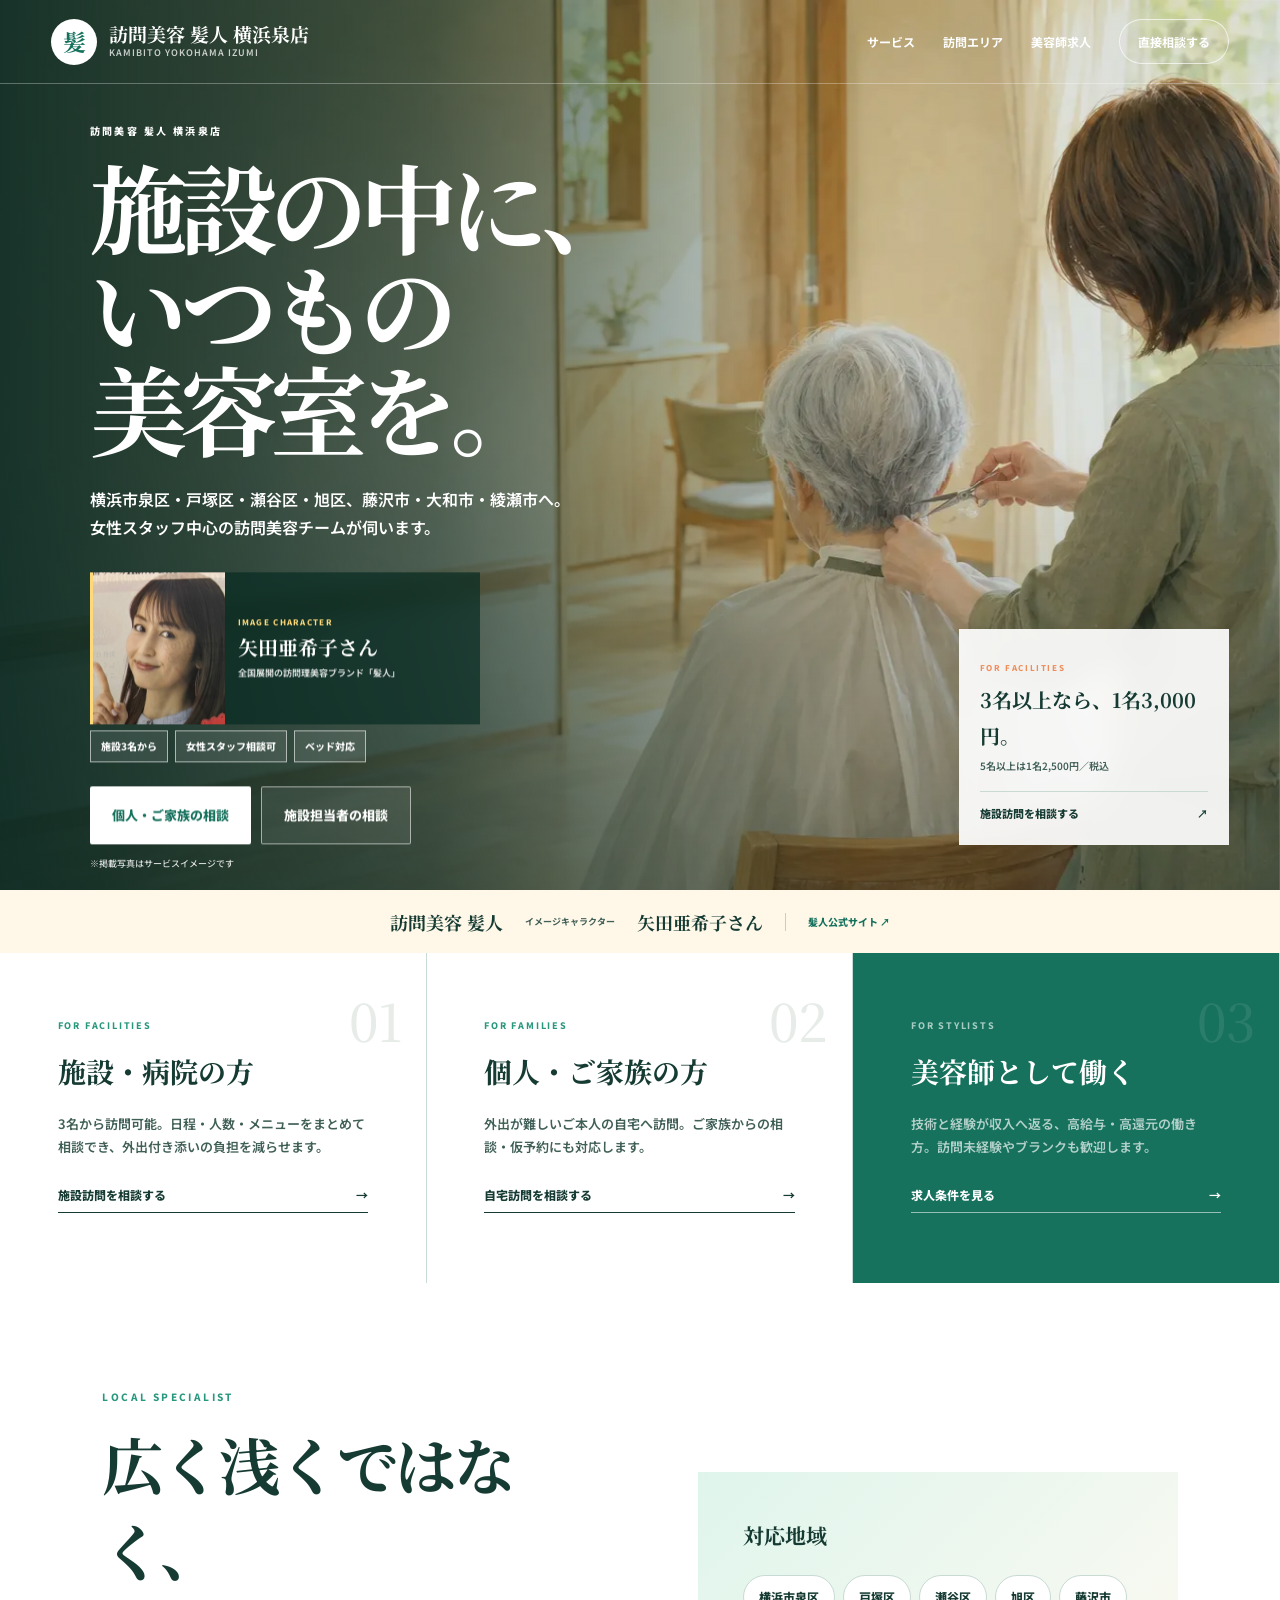
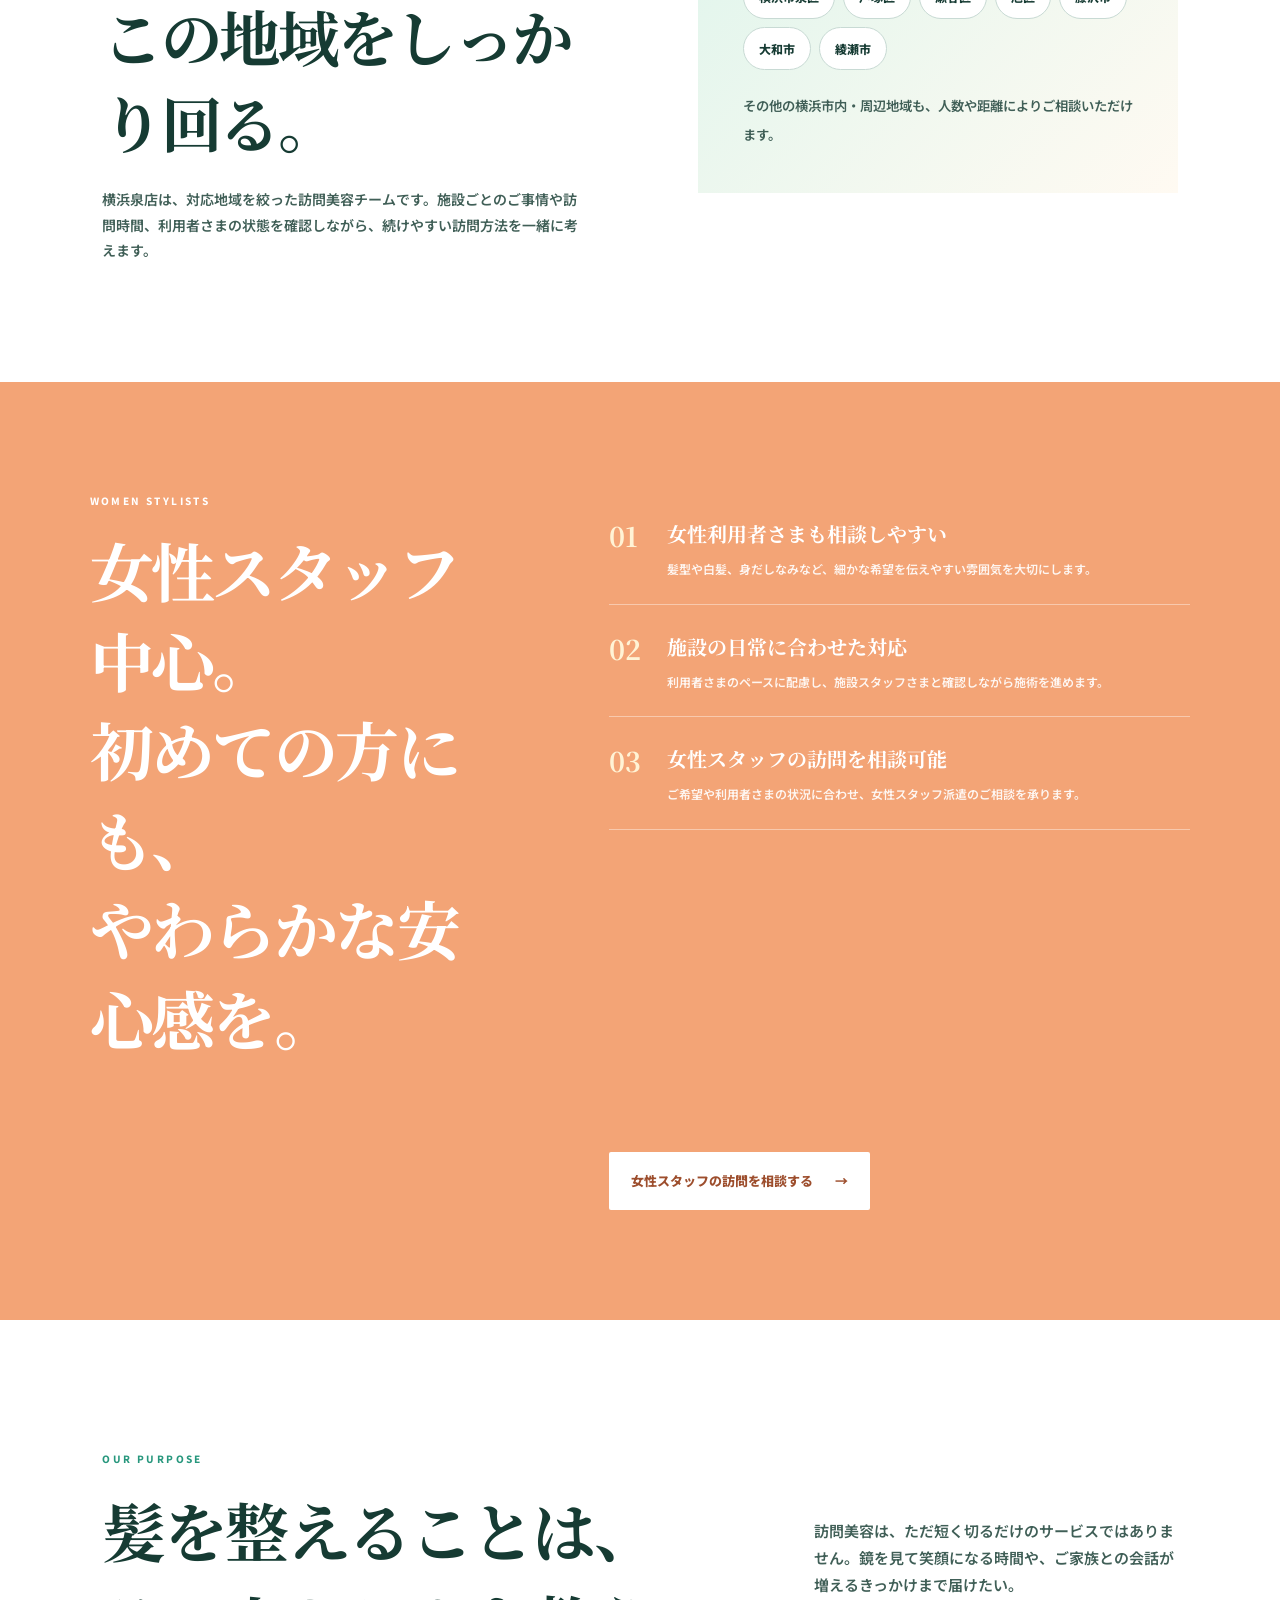
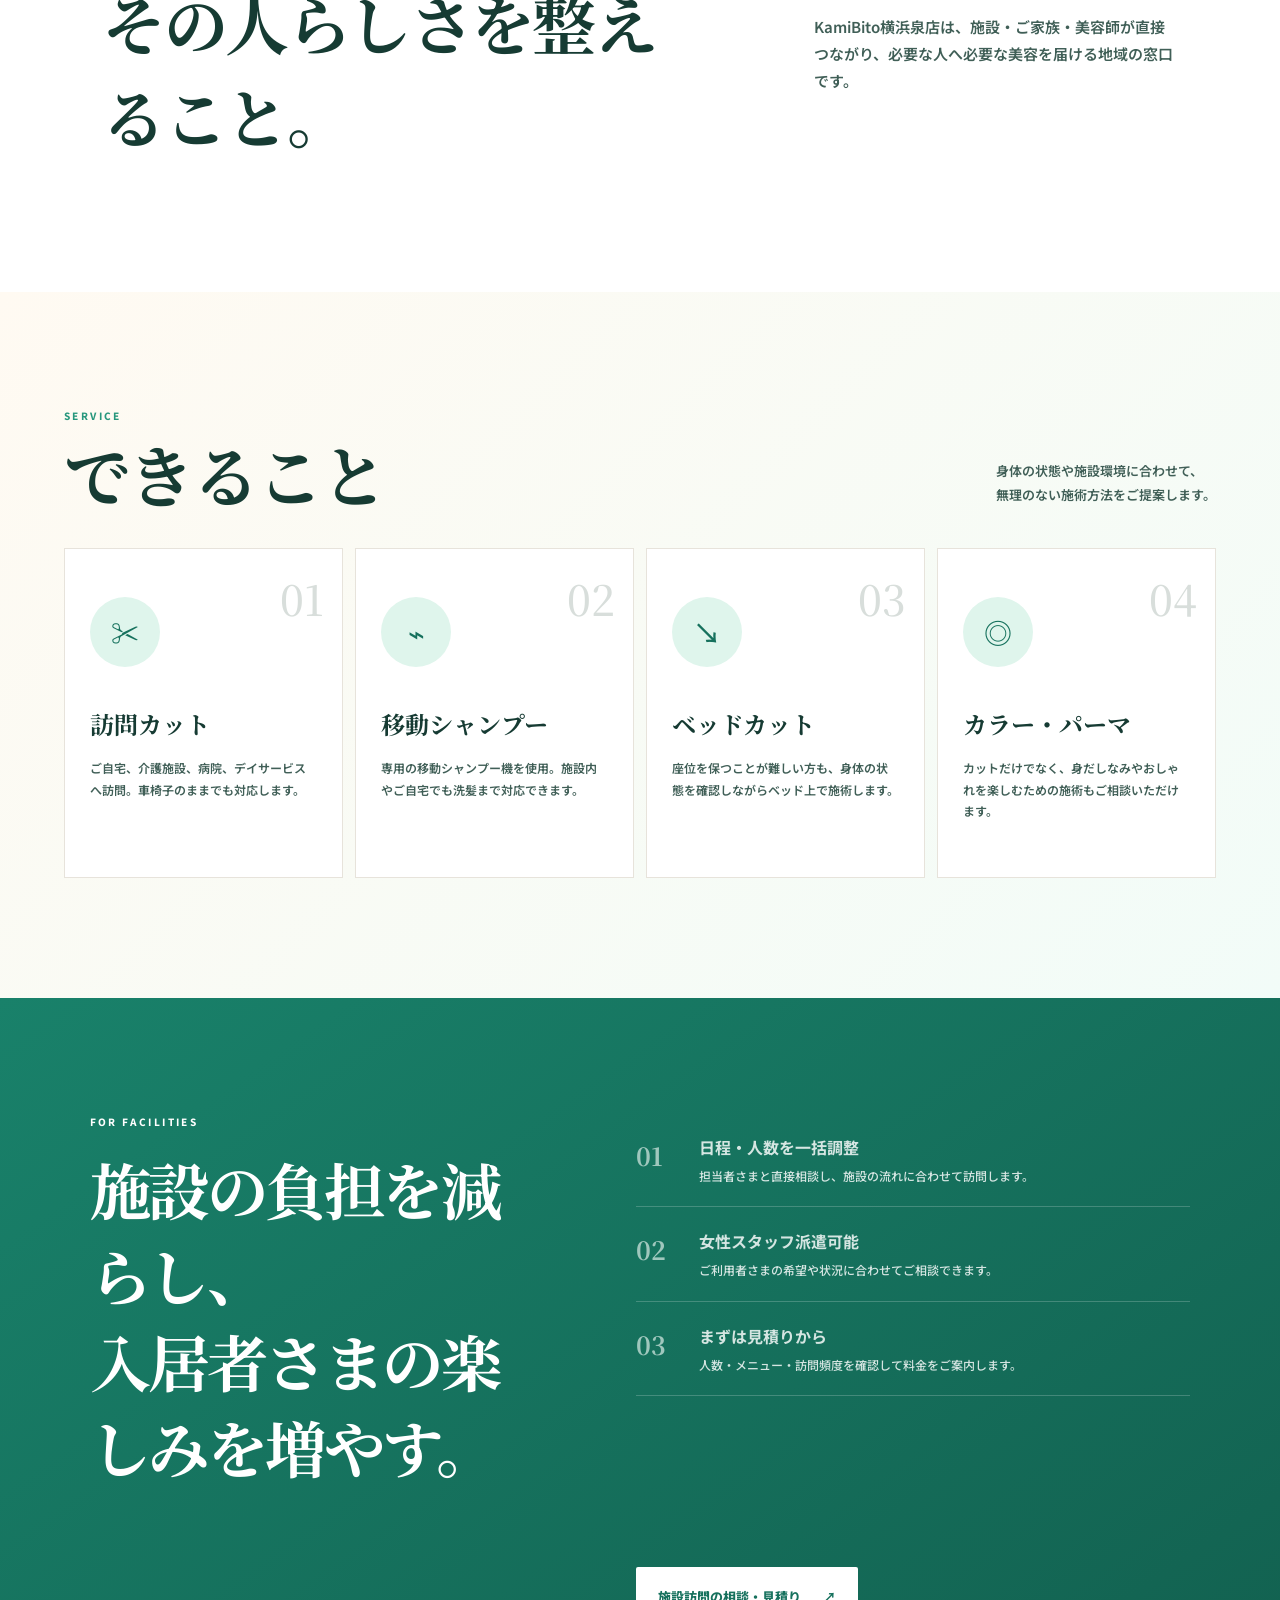
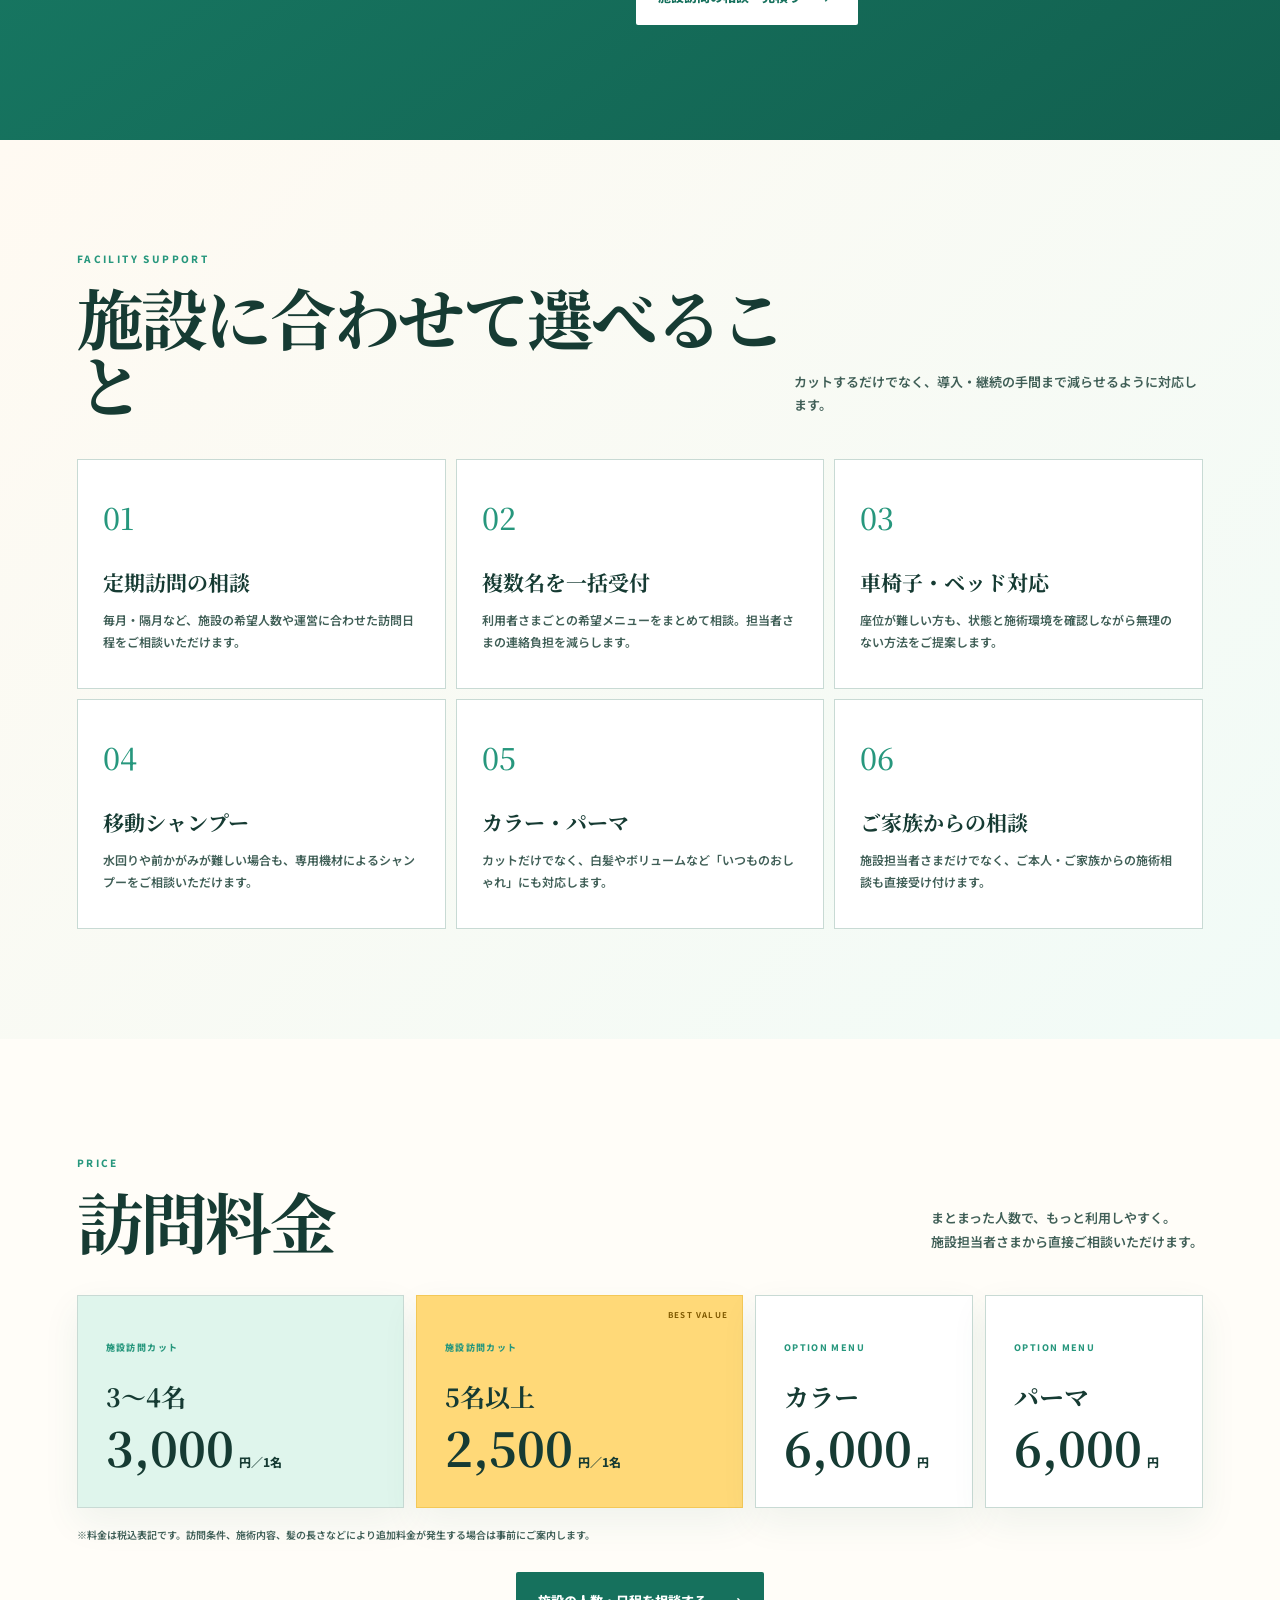
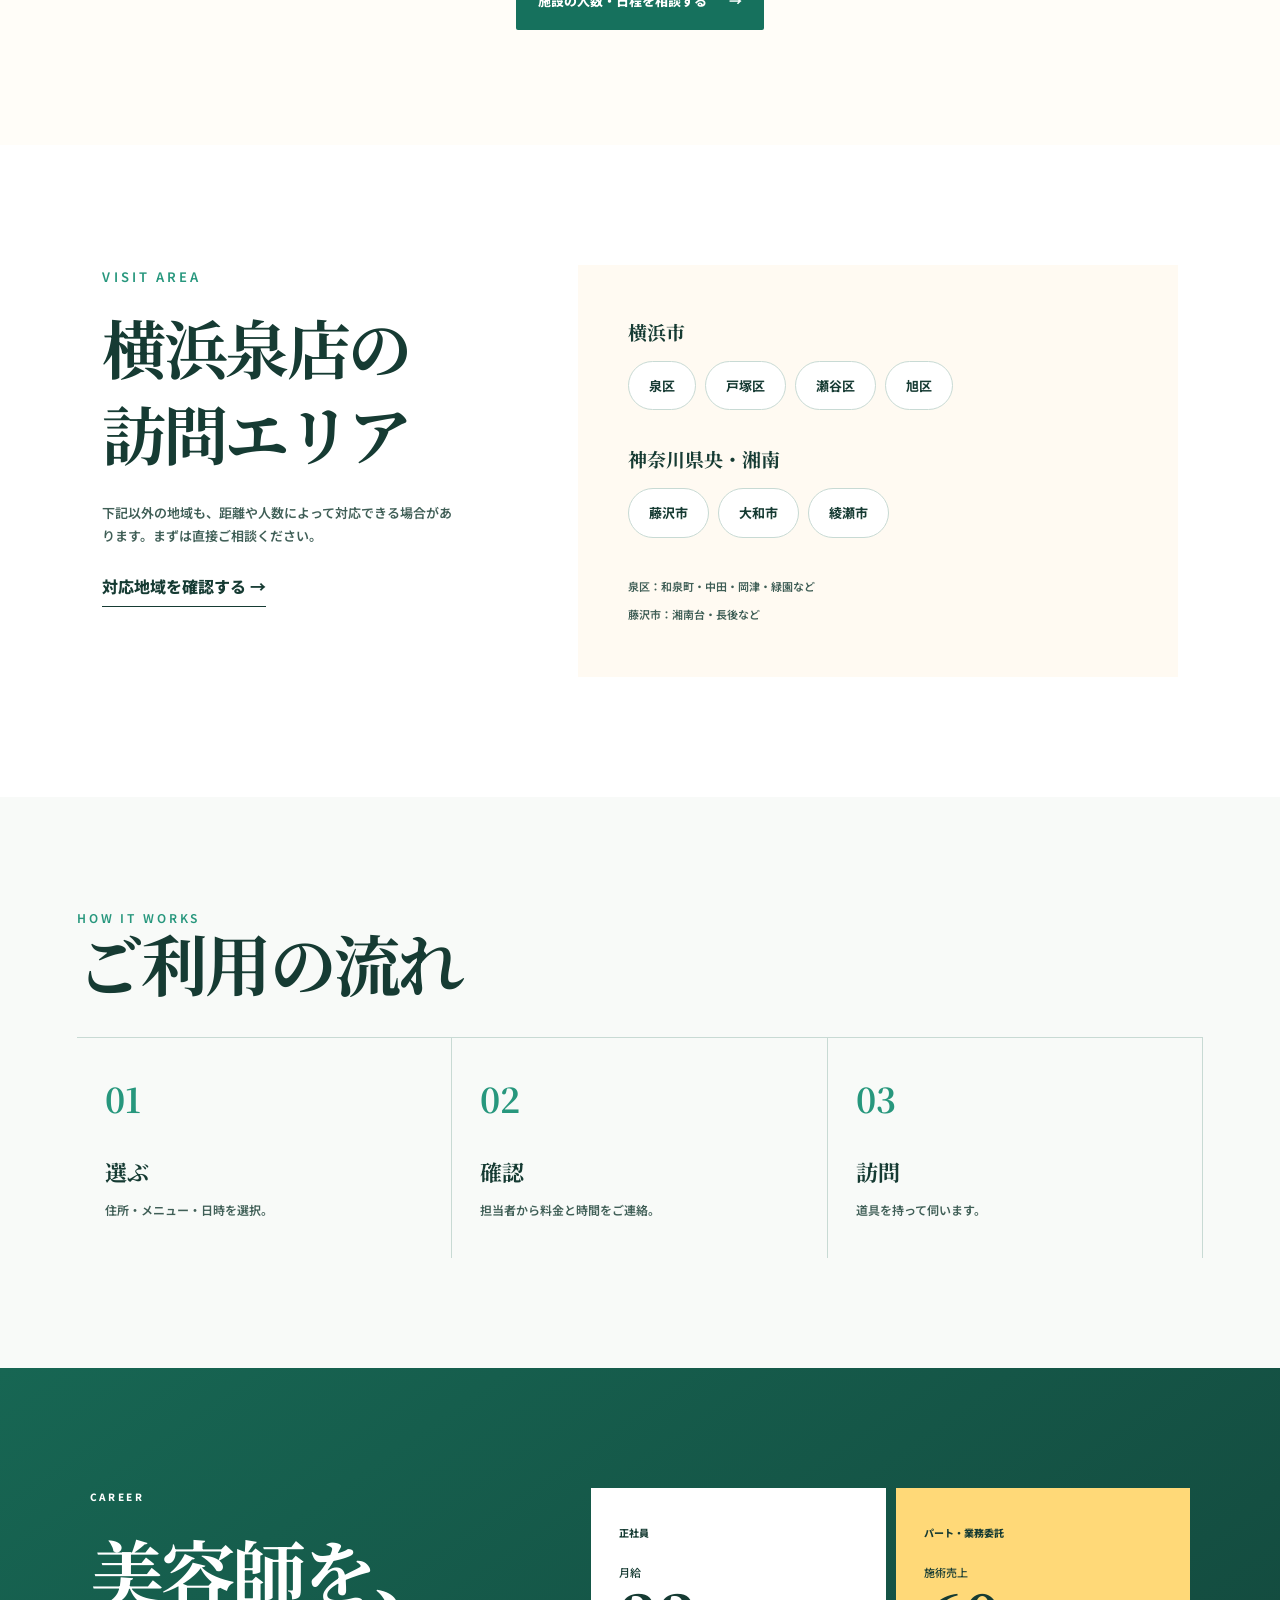
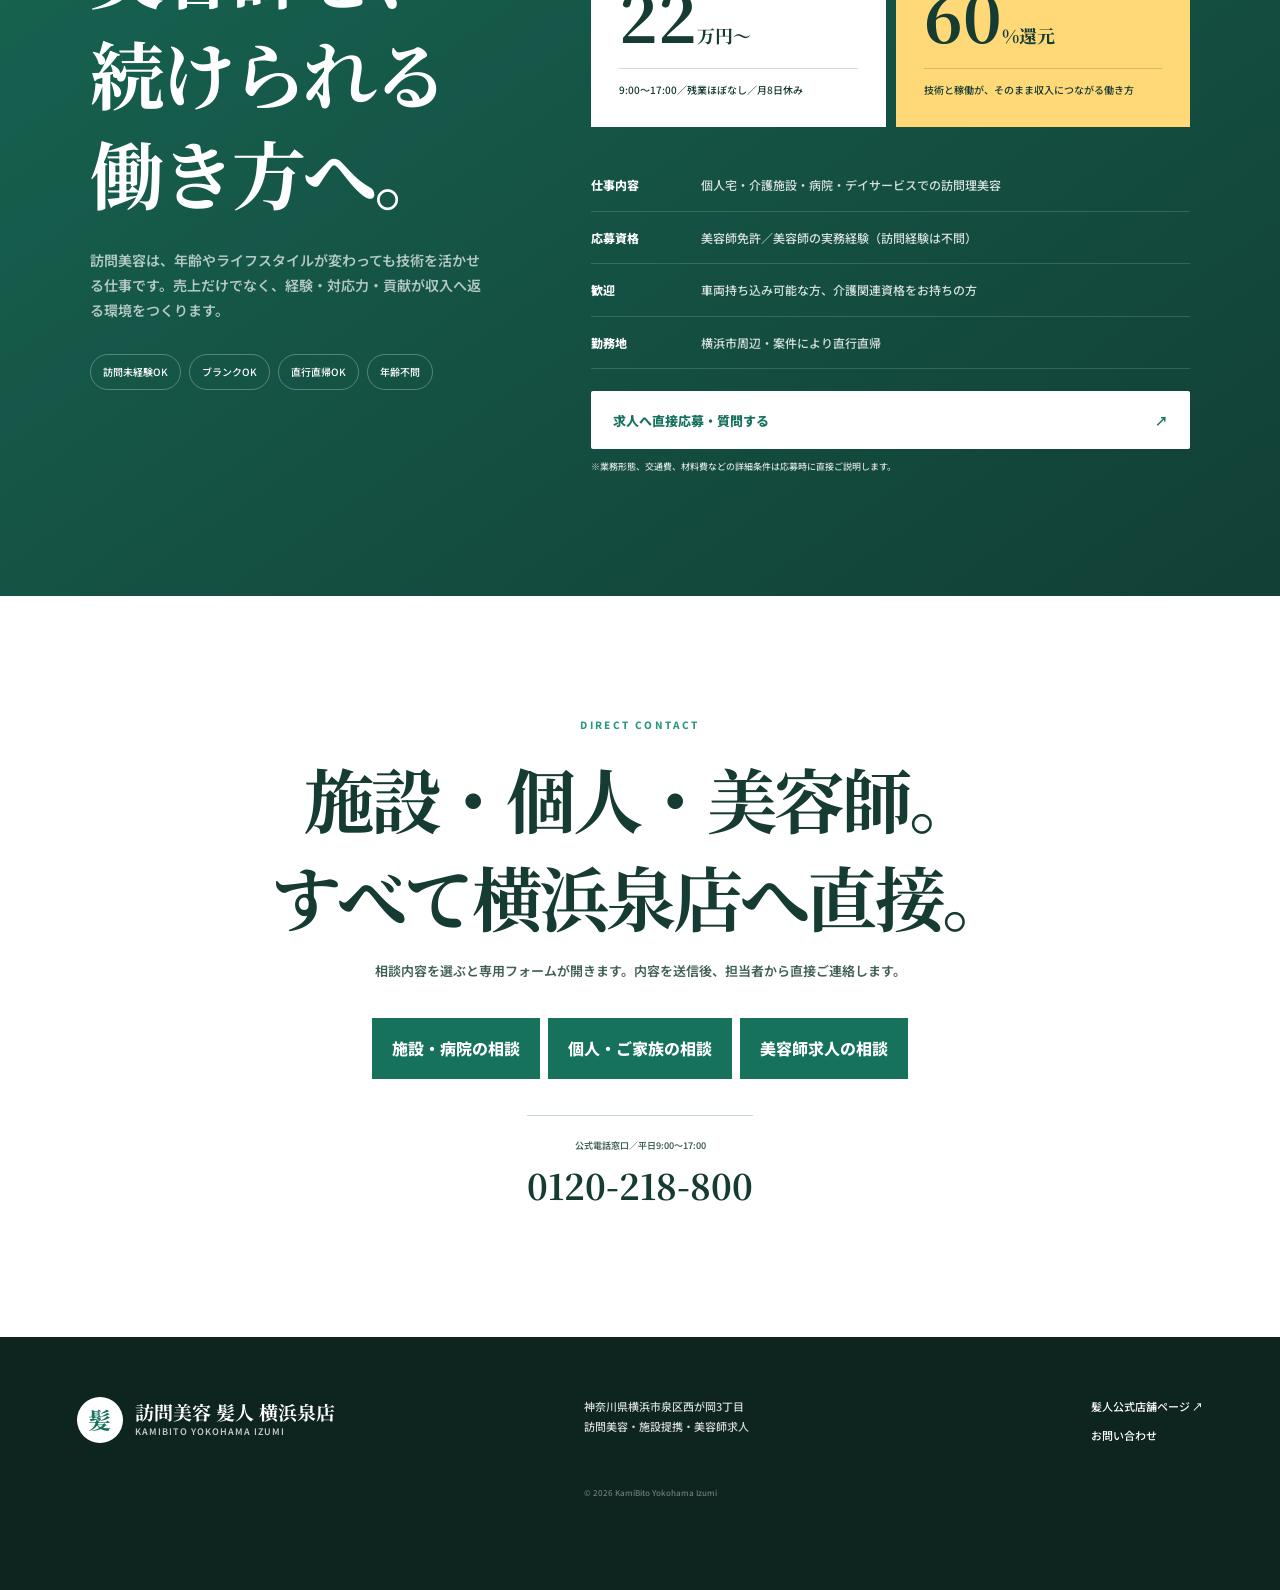
==== commit aef0eae7: "オリジナル背景画像のキャッシュを更新" ====
--- a/kamibito-yokohama-izumi/index.html
+++ b/kamibito-yokohama-izumi/index.html
@@ -39,7 +39,7 @@
 
   <main id="top">
     <section class="hero">
-      <img src="assets/kamibito-hero.webp" alt="高齢の女性へ訪問美容を行う美容師のイメージ">
+      <img src="assets/kamibito-hero.webp?v=20260805-1" alt="高齢の女性へ訪問美容を行う美容師のオリジナルイラスト">
       <div class="hero-overlay"></div>
       <div class="hero-copy">
         <p class="kicker">訪問美容 髪人 横浜泉店</p>
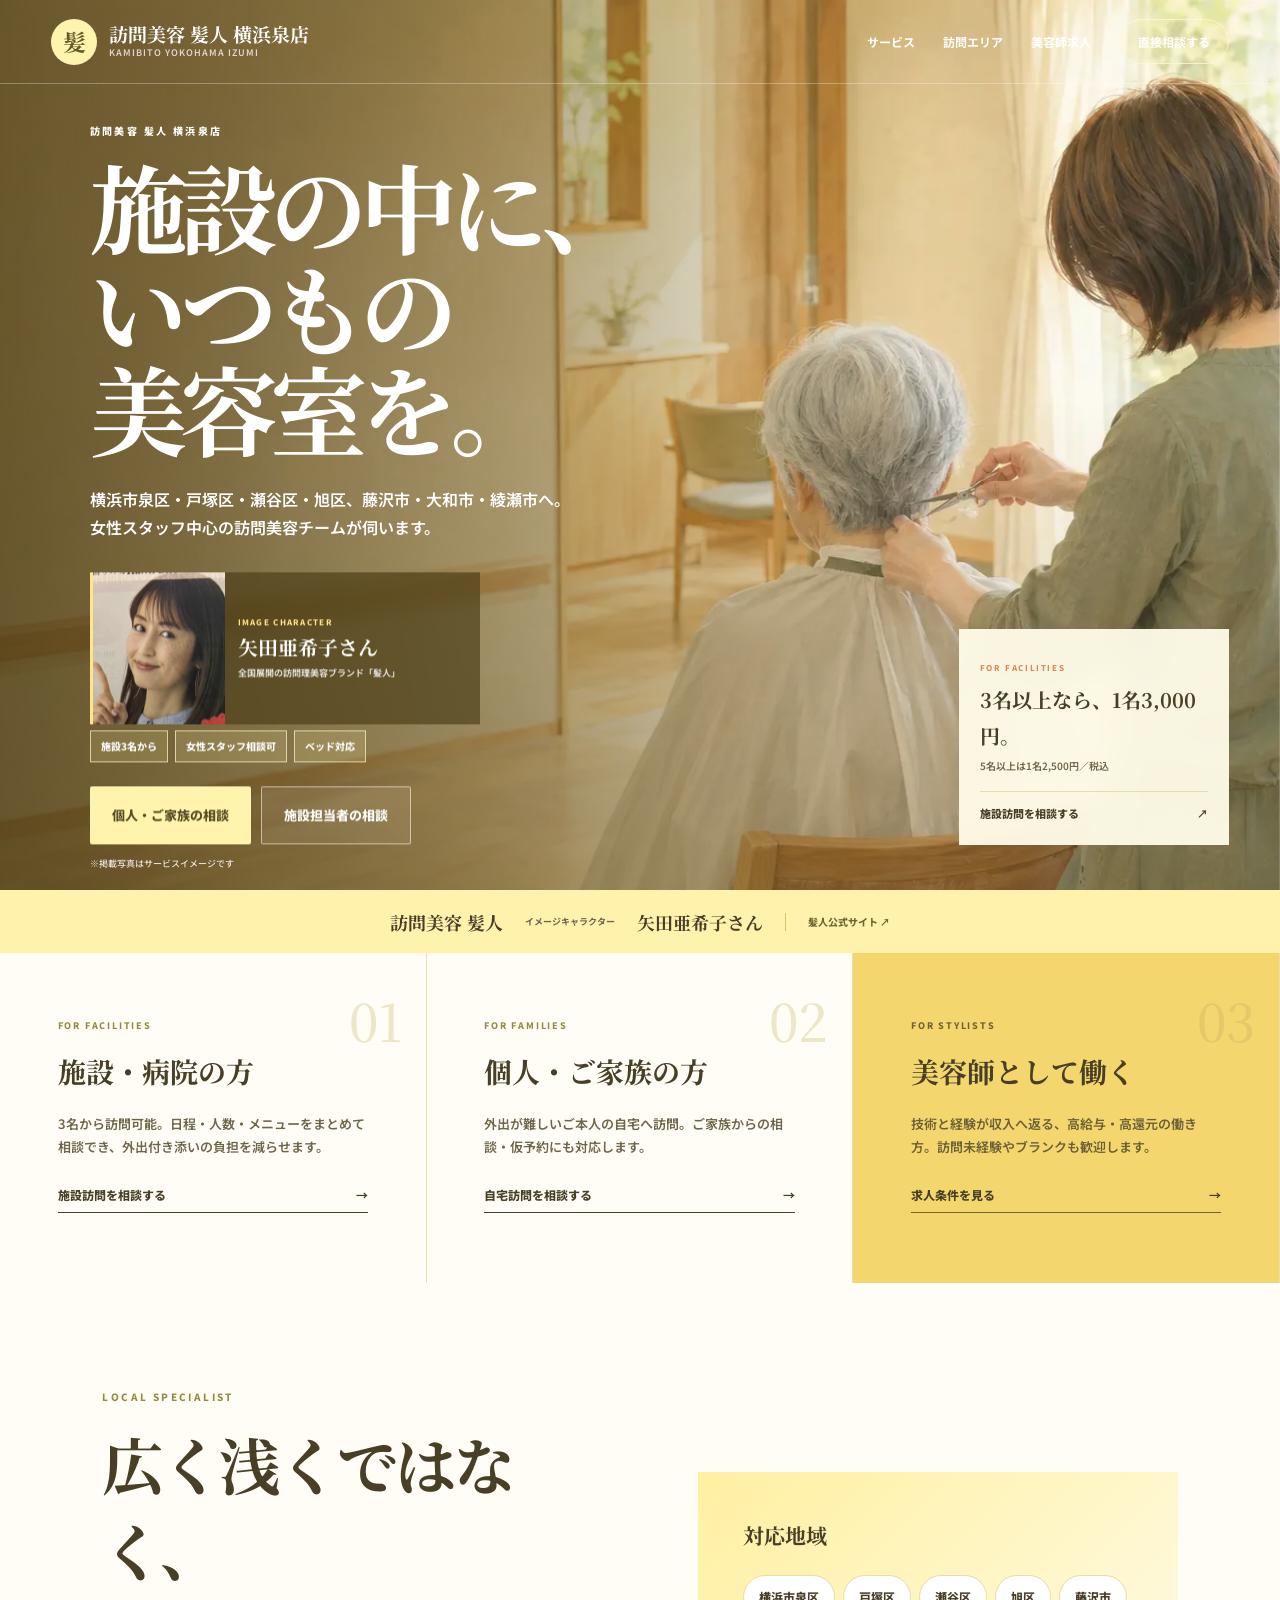
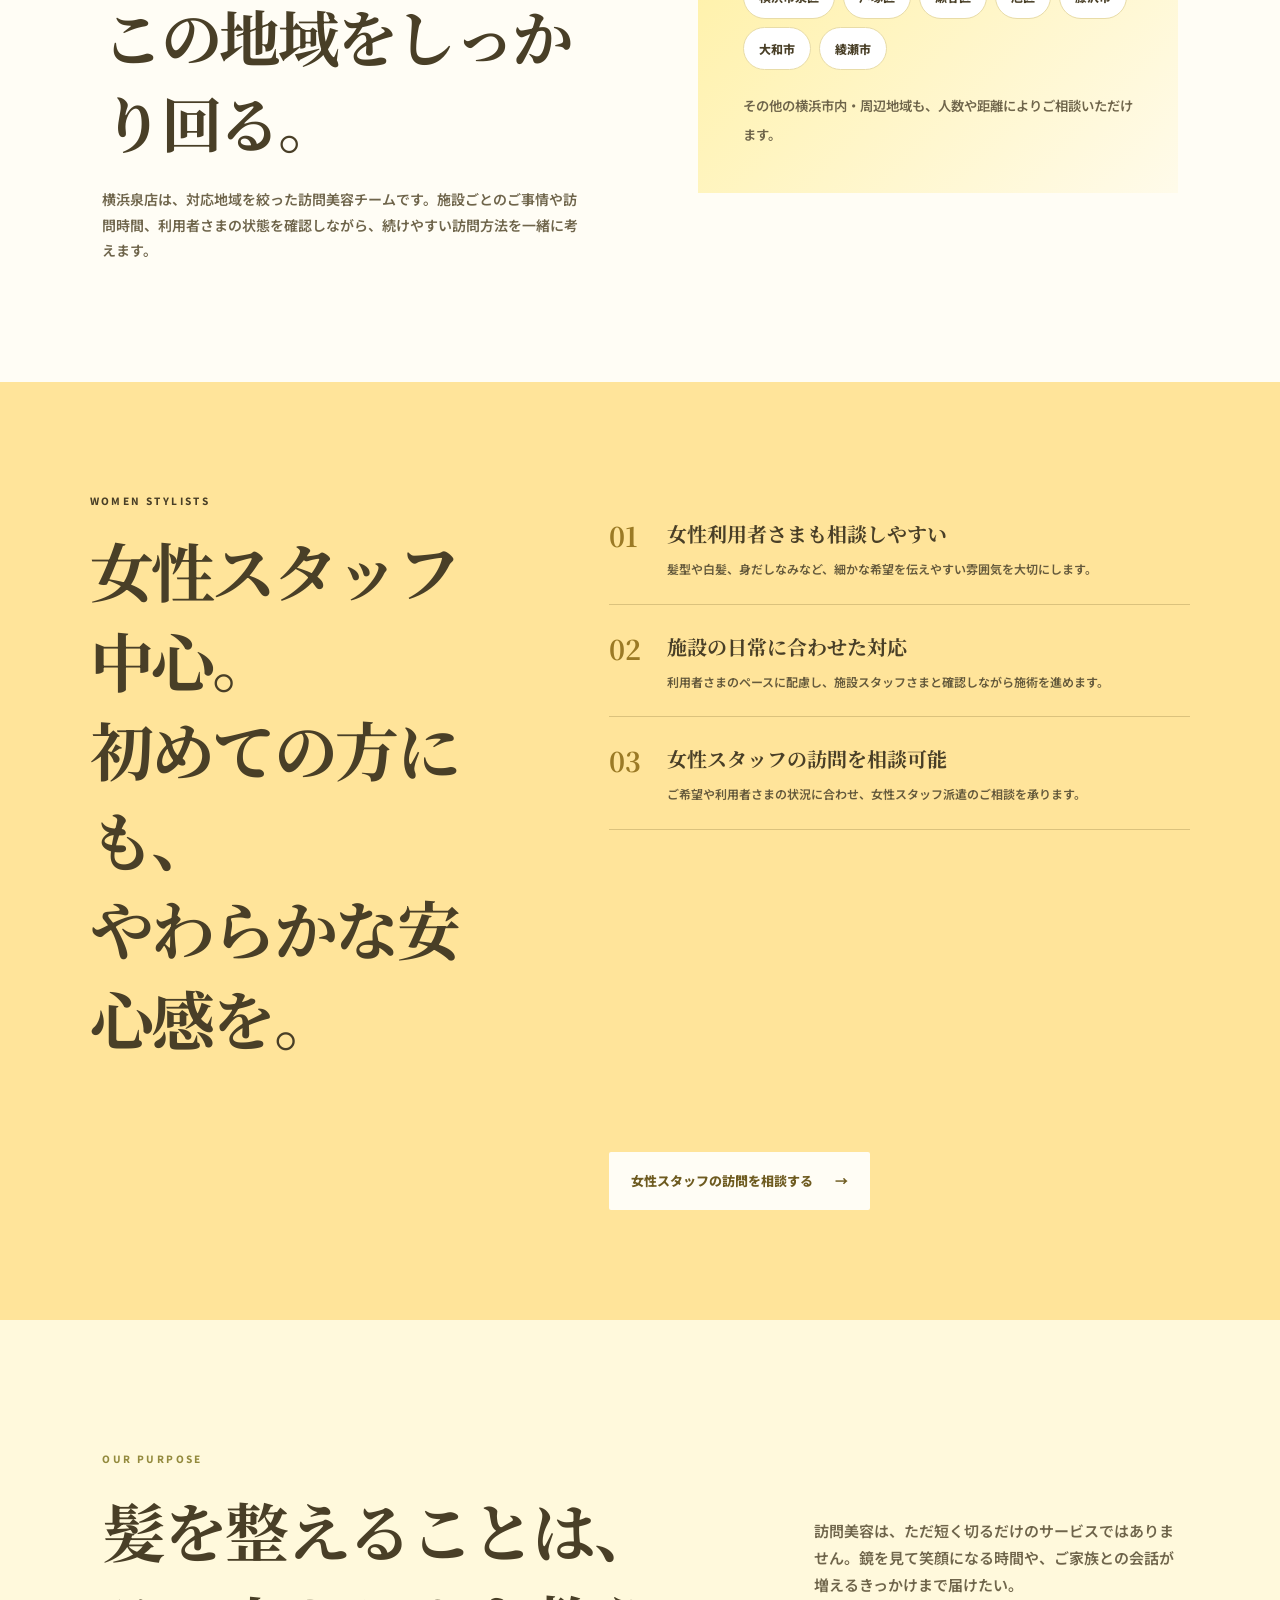
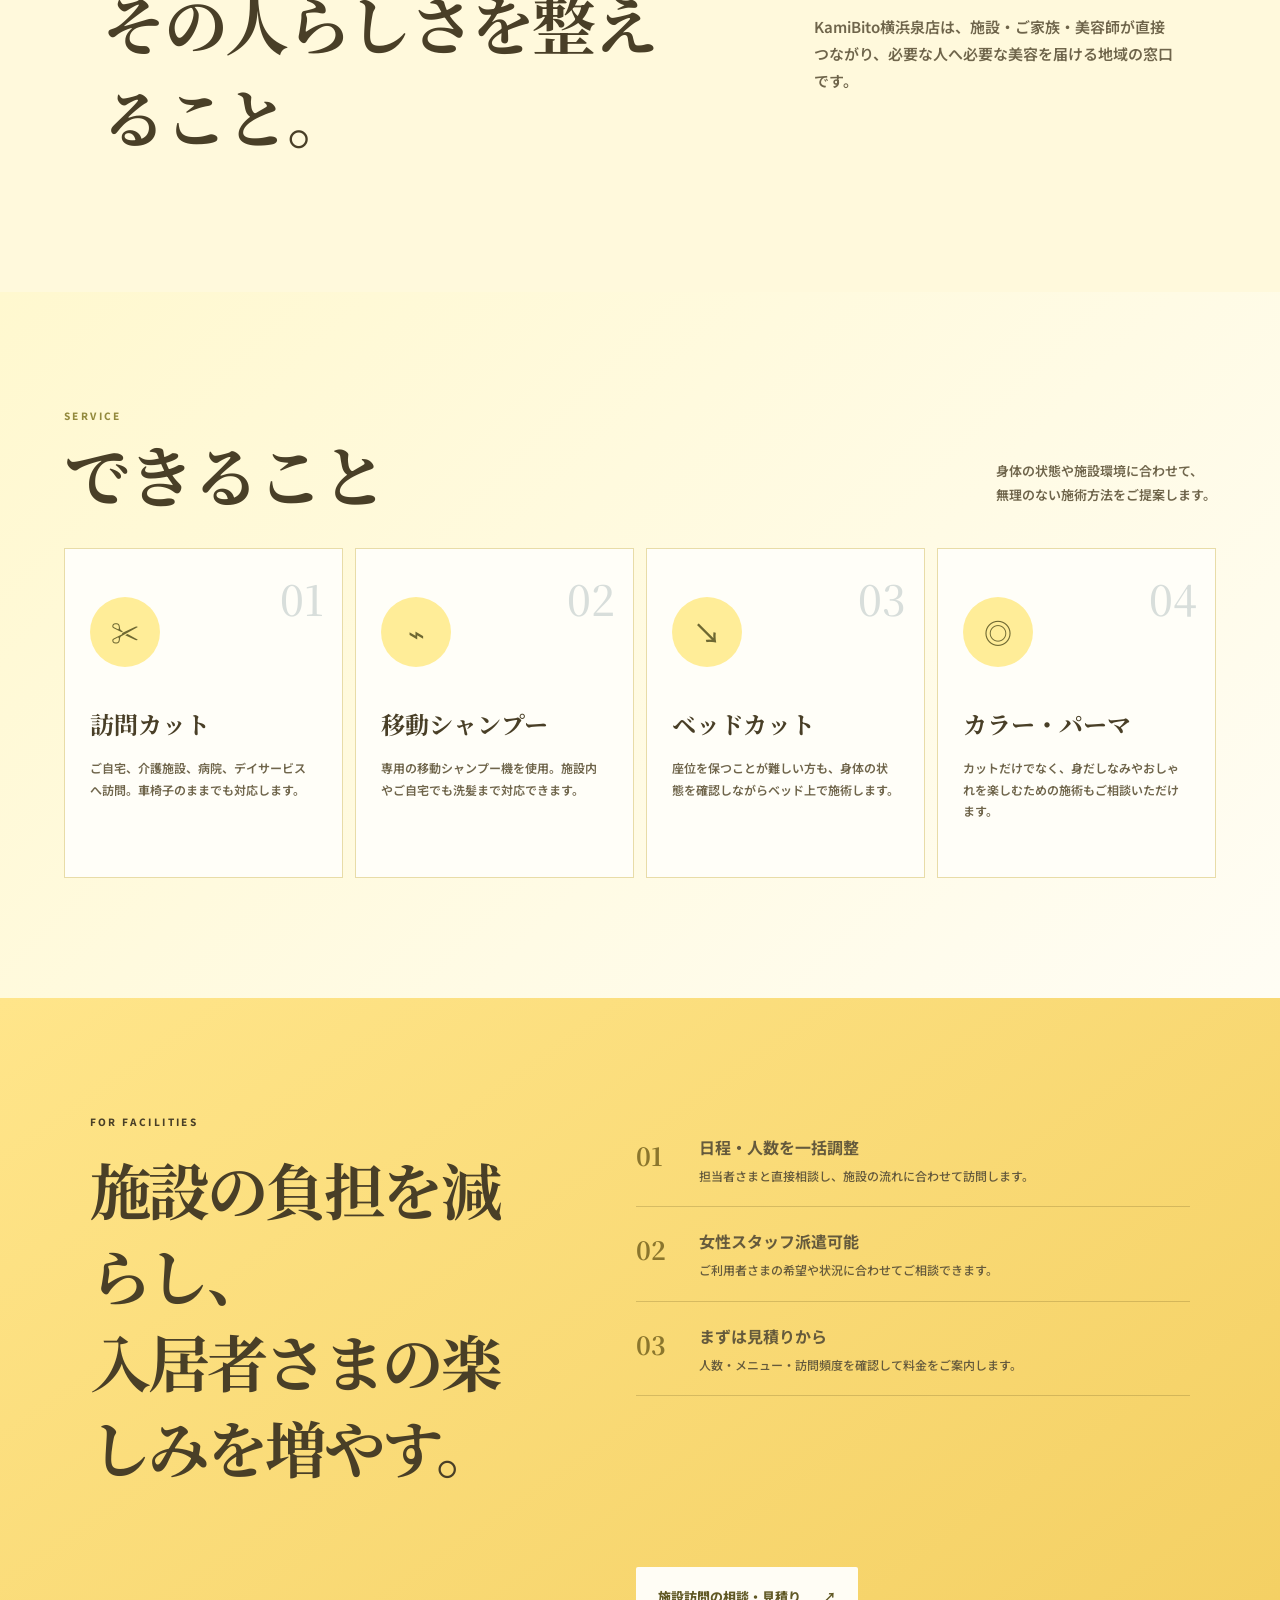
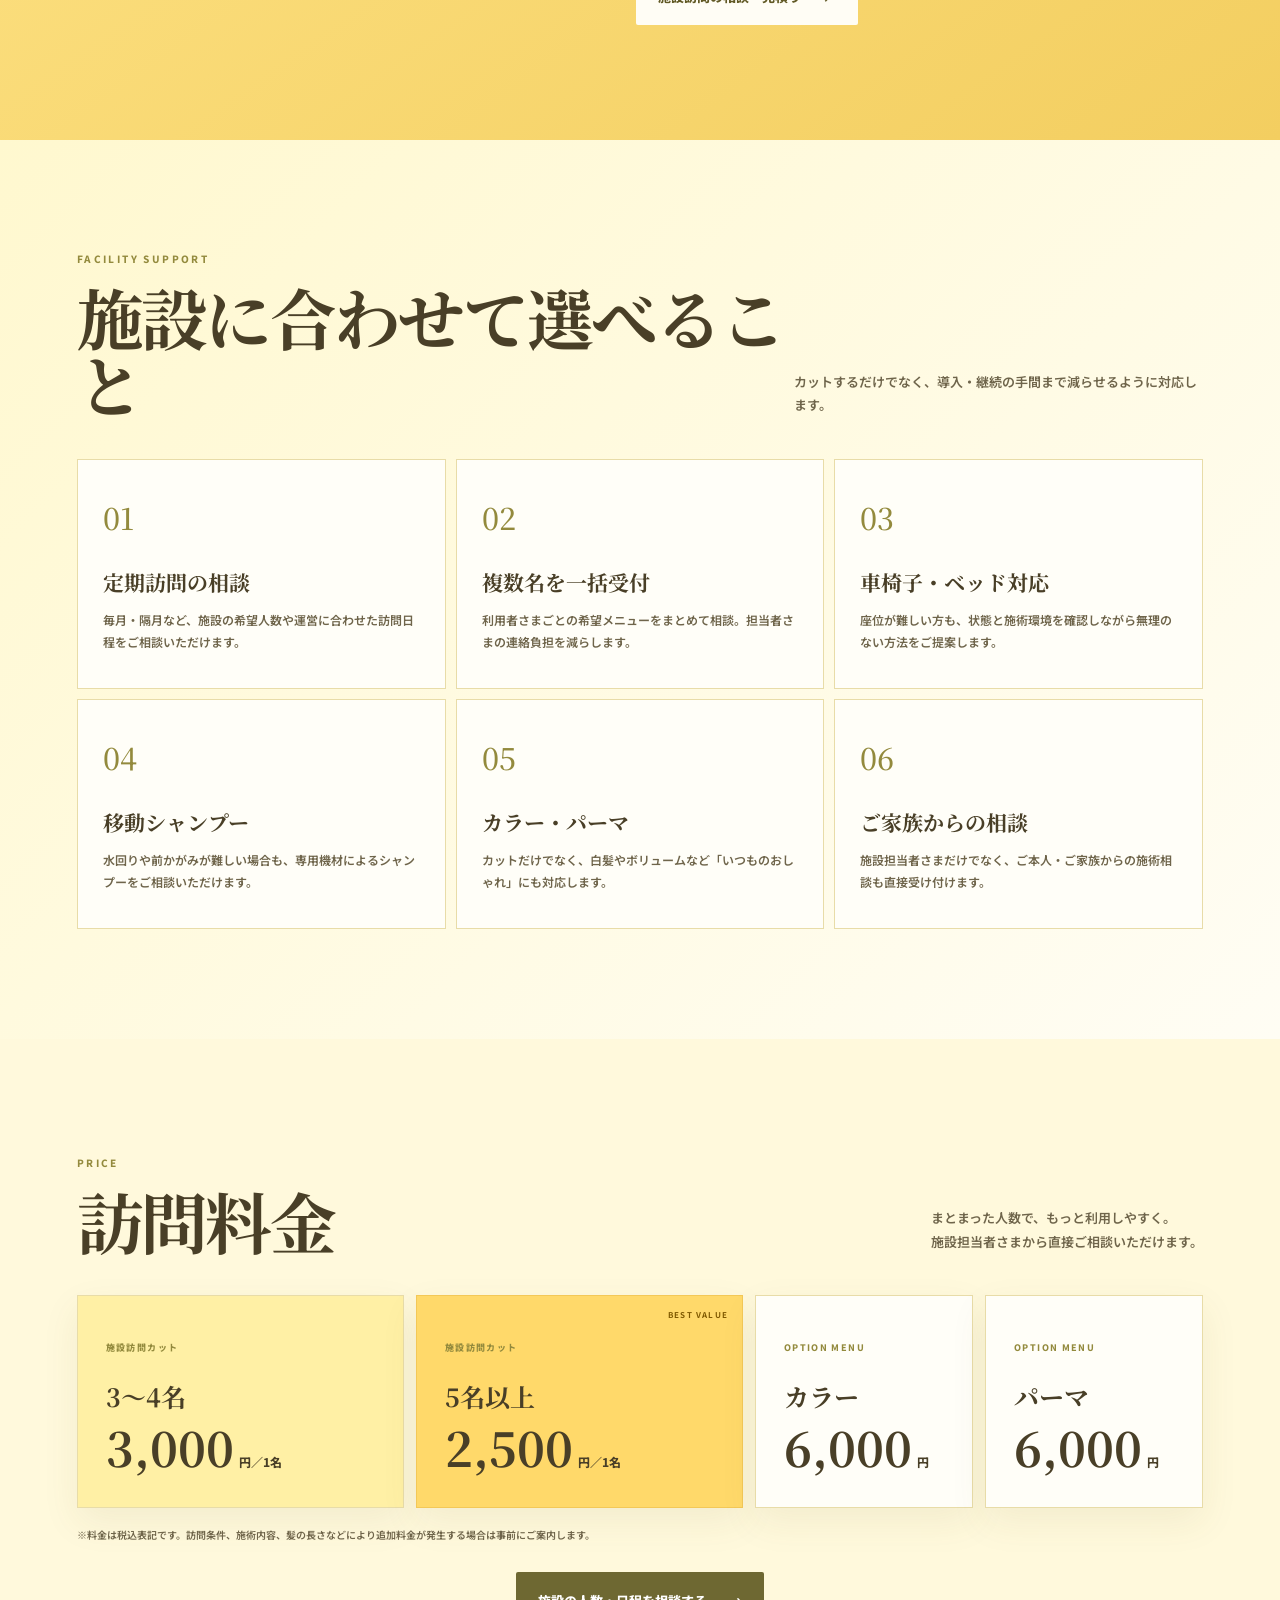
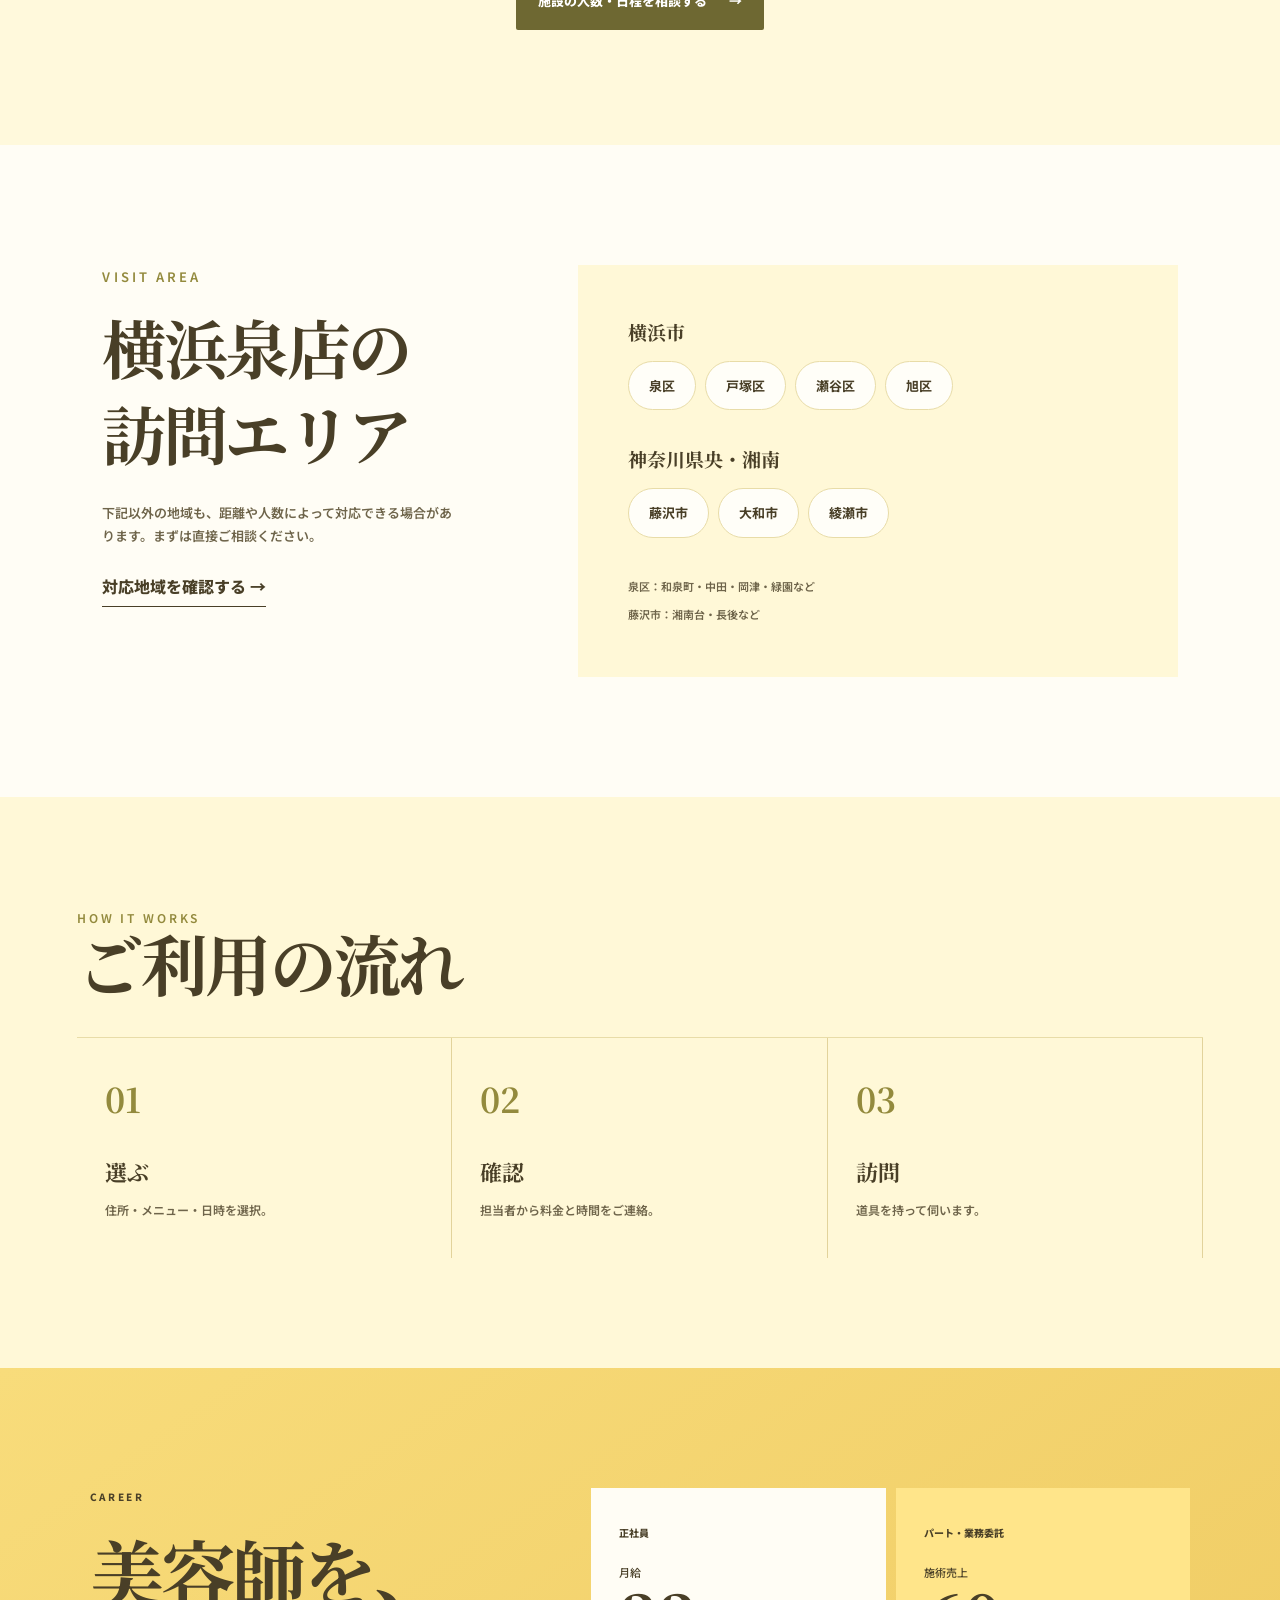
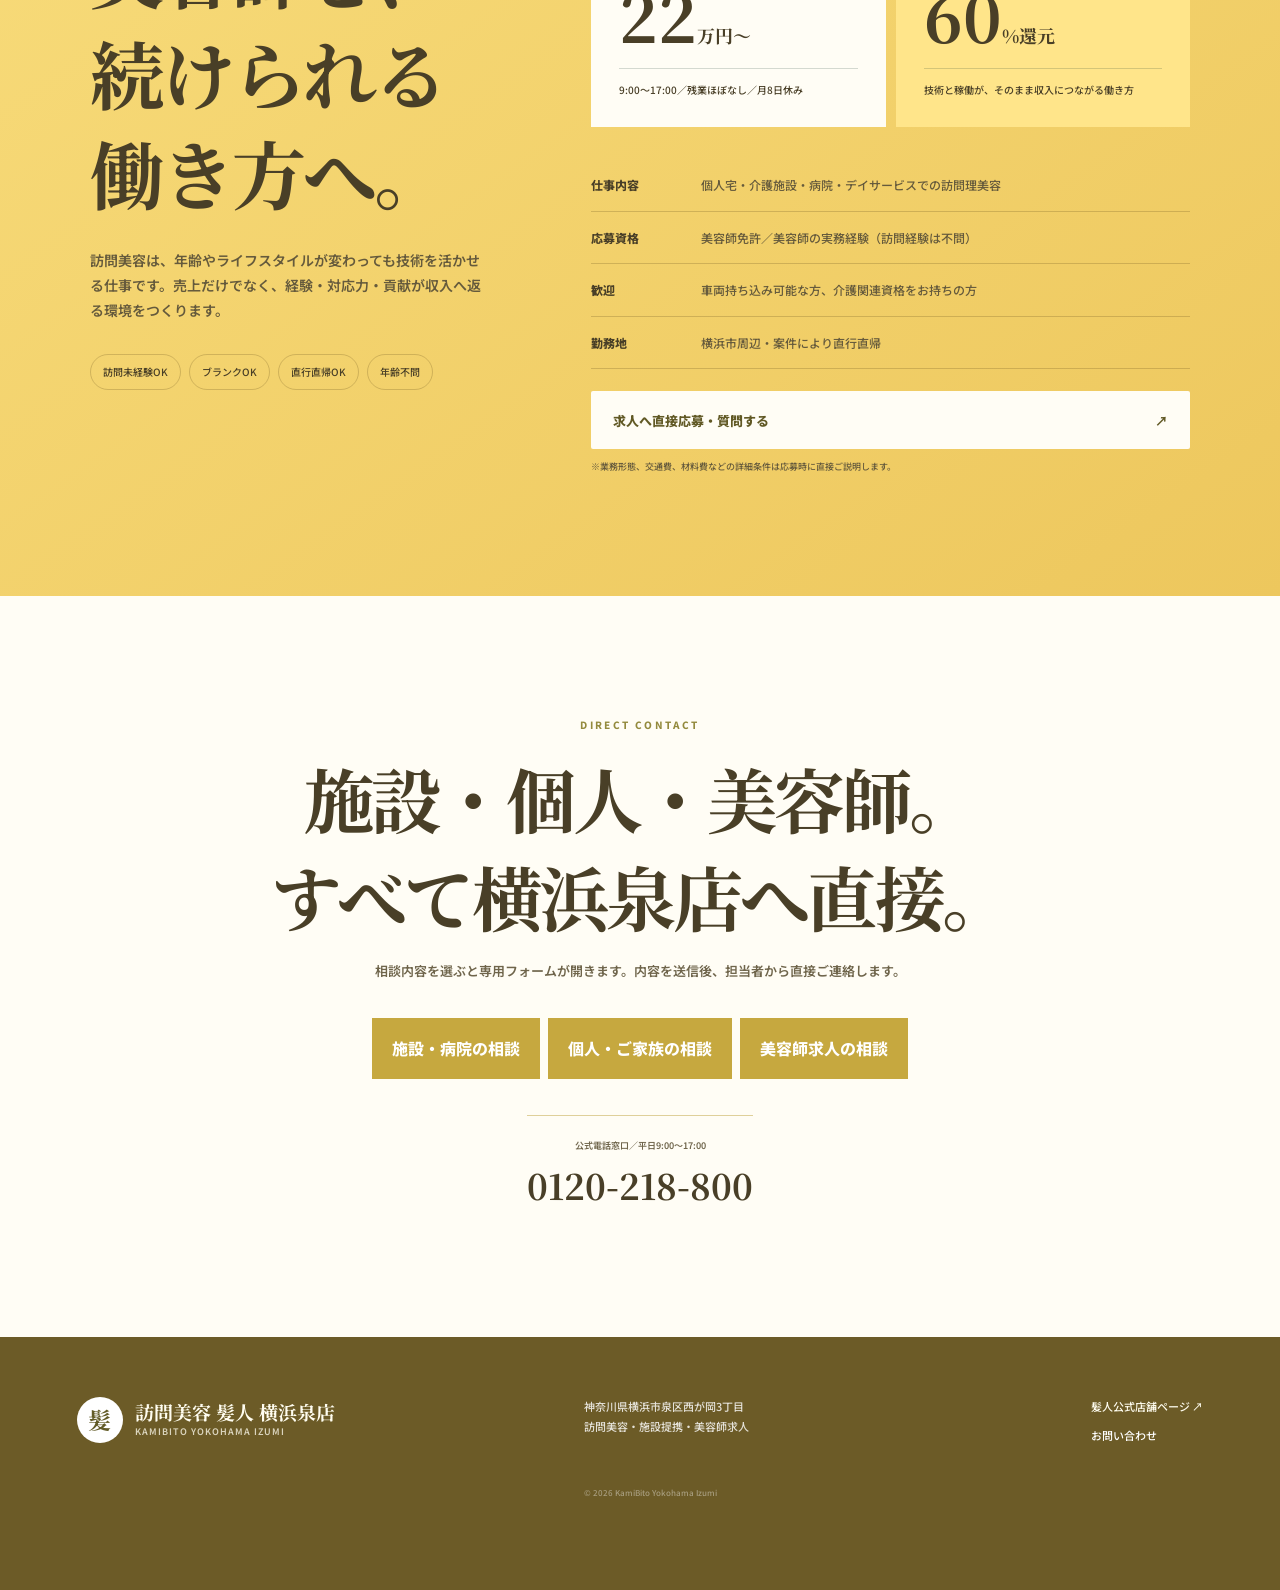
==== commit 8f8303a5: "パステルイエロー配色の表示を更新" ====
--- a/kamibito-yokohama-izumi/index.html
+++ b/kamibito-yokohama-izumi/index.html
@@ -21,7 +21,7 @@
   <link rel="preconnect" href="https://fonts.googleapis.com">
   <link rel="preconnect" href="https://fonts.gstatic.com" crossorigin>
   <link href="https://fonts.googleapis.com/css2?family=Noto+Sans+JP:wght@400;500;600;700;800&family=Noto+Serif+JP:wght@600;700&display=swap" rel="stylesheet">
-  <link rel="stylesheet" href="styles.css?v=20260804-9">
+  <link rel="stylesheet" href="styles.css?v=20260812-1">
   <script src="app.js?v=20260804-9" defer></script>
 </head>
 <body>
--- a/kamibito-yokohama-izumi/styles.css
+++ b/kamibito-yokohama-izumi/styles.css
@@ -87,3 +87,25 @@
 /* Licensed official character visual cropped from the supplied post */
 .character-badge{width:min(390px,100%);min-height:152px;padding:10px 15px 10px 145px;position:relative;display:flex;align-items:center;overflow:hidden;background:rgba(8,43,35,.7)}.official-character-photo{position:absolute;left:0;top:0;width:132px;height:176px;background-image:url("assets/kamibito-official-character.jpeg");background-repeat:no-repeat;background-size:443px 591px;background-position:-256px -48px}
 @media(max-width:520px){.character-badge{min-height:145px;padding-left:136px}.official-character-photo{width:124px;height:165px;background-size:410px 546px;background-position:-237px -44px}.character-badge strong{font-size:18px}}
+
+/* 2026-08-12: warm pastel-yellow theme */
+:root{--green:#6e6832;--green2:#938a3d;--mint:#fff3a9;--cream:#fffbea;--sand:#f8e6a6;--ink:#493f27;--muted:#6f654b;--line:#e8dca8;--orange:#d98758;--yellow:#ffe58a;--shadow:0 22px 60px rgba(107,91,35,.14)}
+body{background:#fffdf5;color:var(--ink)}
+.hero-overlay{background:linear-gradient(90deg,rgba(83,66,23,.78) 0%,rgba(111,91,35,.55) 38%,rgba(255,229,138,.08) 72%),linear-gradient(0deg,rgba(76,59,20,.22),transparent 55%)}
+.brand-mark{background:#fff4ad;color:#625b27}.header-cta{background:rgba(255,244,173,.16);border-color:rgba(255,248,214,.76)}
+.character-badge{background:rgba(76,62,24,.68);border-left-color:#ffe58a}.character-badge small{color:#ffe58a}
+.hero-tags span{background:rgba(255,238,154,.16);border-color:rgba(255,246,206,.7)}
+.btn.primary{background:#fff3ad;color:#554e22}.hero-card{background:rgba(255,252,233,.95)}
+.brand-trust{background:#fff2ad;border-color:#ead58b}.brand-trust a{color:#6e6832;border-color:#d8c16e}
+.gateway,.local-specialist,.direct-contact,.area{background:#fffdf5}.gateway article{border-color:#eadfb0}.gateway article>span{color:#eee6c8}.gateway-recruit{background:#f4d66f!important;color:#493f27}.gateway-recruit>span{color:rgba(73,63,39,.09)!important}.gateway-recruit small,.gateway-recruit p{color:#6d6037}.gateway-recruit a{border-color:#75662e}
+.statement{background:#fff9dc}.service,.facility-solutions{background:linear-gradient(135deg,#fff8cf,#fffdf4)}
+.service-grid article,.solution-grid article{background:#fffef8;border-color:#e8dca8}.service-icon{background:#ffed98;color:#6e6832}
+.facility-band{background:linear-gradient(145deg,#ffe58a,#f3ce60);color:#493f27}.facility-points p{border-color:rgba(88,72,26,.22)}.facility-points b{color:#8b762d}.facility-points span{color:#655a3c}.btn.light{background:#fffdf5;color:#615925}
+.local-regions{background:linear-gradient(135deg,#fff0a1,#fffbea)}.women-team{background:#ffe49a;color:#493f27}.women-benefits article{border-color:rgba(91,72,24,.22)}.women-benefits b{color:#9b7a25}.women-benefits p{color:#655a3c}.women-cta{background:#fffdf5;color:#6e5b20}
+.price{background:#fff9dc}.price-grid article{background:#fffef8;box-shadow:0 14px 35px rgba(107,91,35,.08)}.price-grid article.price-main{background:#fff0a5}.price-grid article.popular{background:#ffd96a}
+.area-list,.flow{background:#fff8d7}.area-list span{background:#fffef8}.flow li{border-color:#e2d39b}
+.recruit{background:linear-gradient(145deg,#f8dc7b,#edc75d);color:#493f27}.recruit-lead>p:not(.kicker),.recruit dd,.condition-note{color:#655a3c}.recruit-badges span,.recruit dl>div{border-color:rgba(91,72,24,.23)}.salary-card{background:#fffdf5}.salary-card.accent{background:#ffe58a}.recruit-btn{background:#fffdf5;color:#615925}
+.direct-contact button,.form-submit,.postal-row button{background:#c6a83f;color:#fff}.phone{border-color:#dfd09a}
+footer{background:#6c5b27;color:#fffdf0}.mobile-nav{background:rgba(255,251,226,.97);border-color:#e6d99c}.mobile-nav button,.mobile-nav a{color:#6b612c}
+.contact-dialog{background:#fffdf5}.contact-dialog::backdrop{background:rgba(72,60,25,.62)}.dialog-nav{background:rgba(255,251,226,.97)}.dialog-home{background:#c6a83f;border-color:#c6a83f}.dialog-back{background:#fff6c7;color:#6e6832}.dialog-shell input,.dialog-shell select,.dialog-shell textarea{background:#fffef8;color:#493f27}.menu-picker input:checked+span,.people-picker input:checked+span{background:#fff0a5;color:#675d28;border-color:#c6a83f}.menu-picker input:checked+span:after,.dialog-shell .time-picker input[type="radio"]:checked+span{background:#c6a83f;border-color:#c6a83f}
+@media(max-width:900px){.desktop-nav.open{background:#8a752e}.hero-overlay{background:linear-gradient(90deg,rgba(76,60,20,.82),rgba(107,86,29,.48) 74%,rgba(255,229,138,.08)),linear-gradient(0deg,rgba(70,54,18,.28),transparent)} }
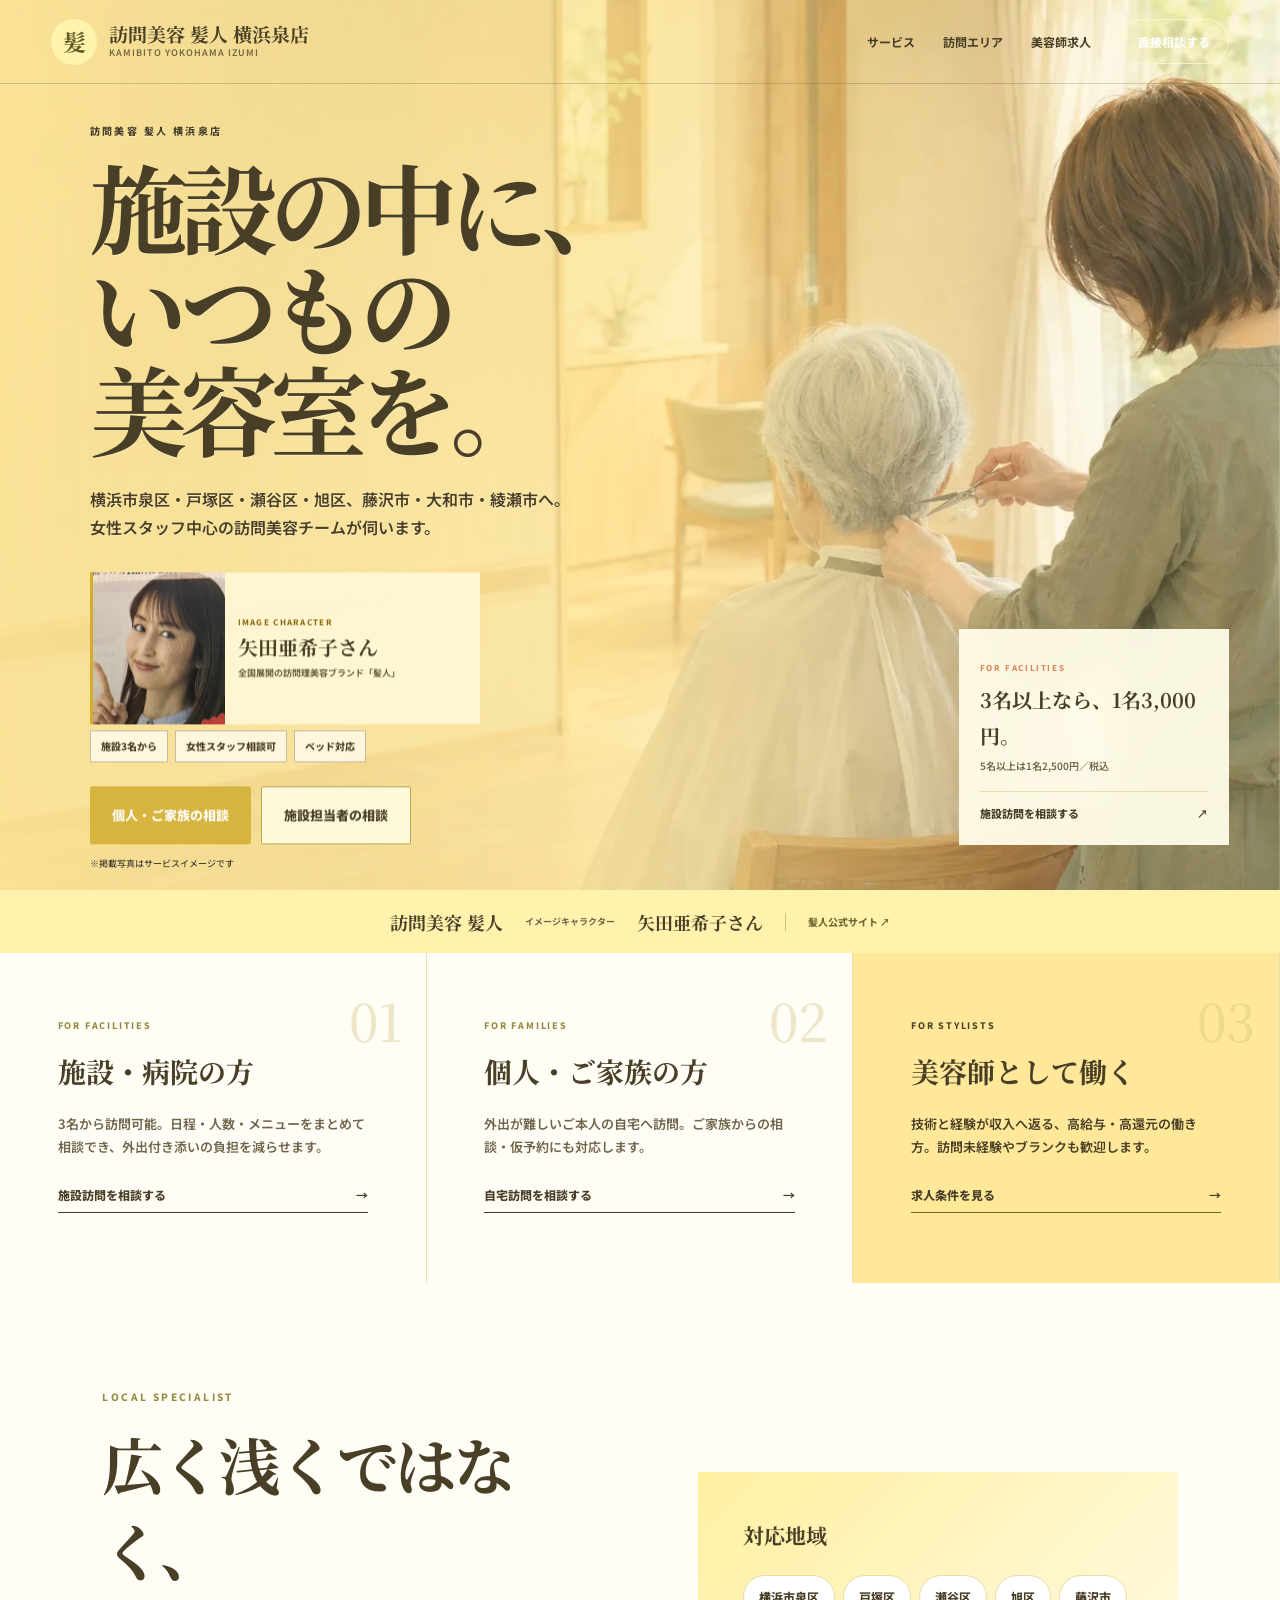
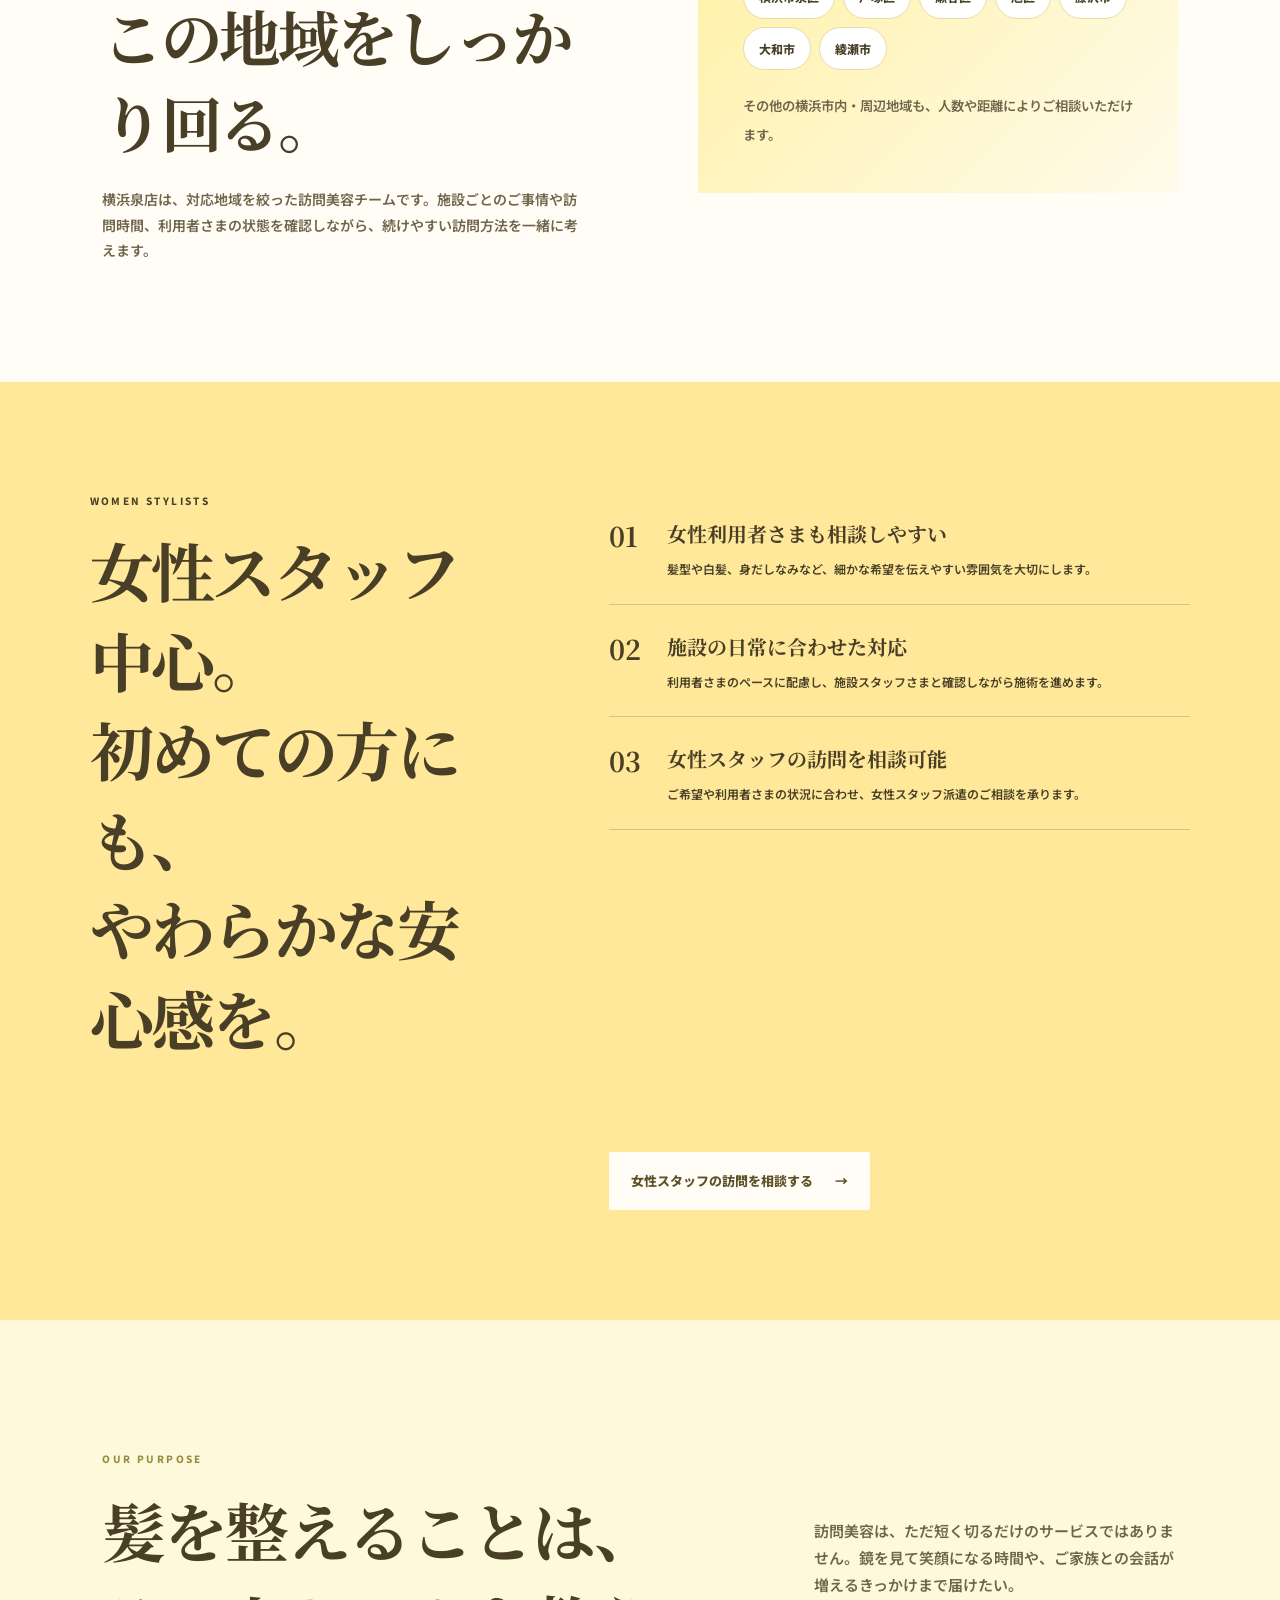
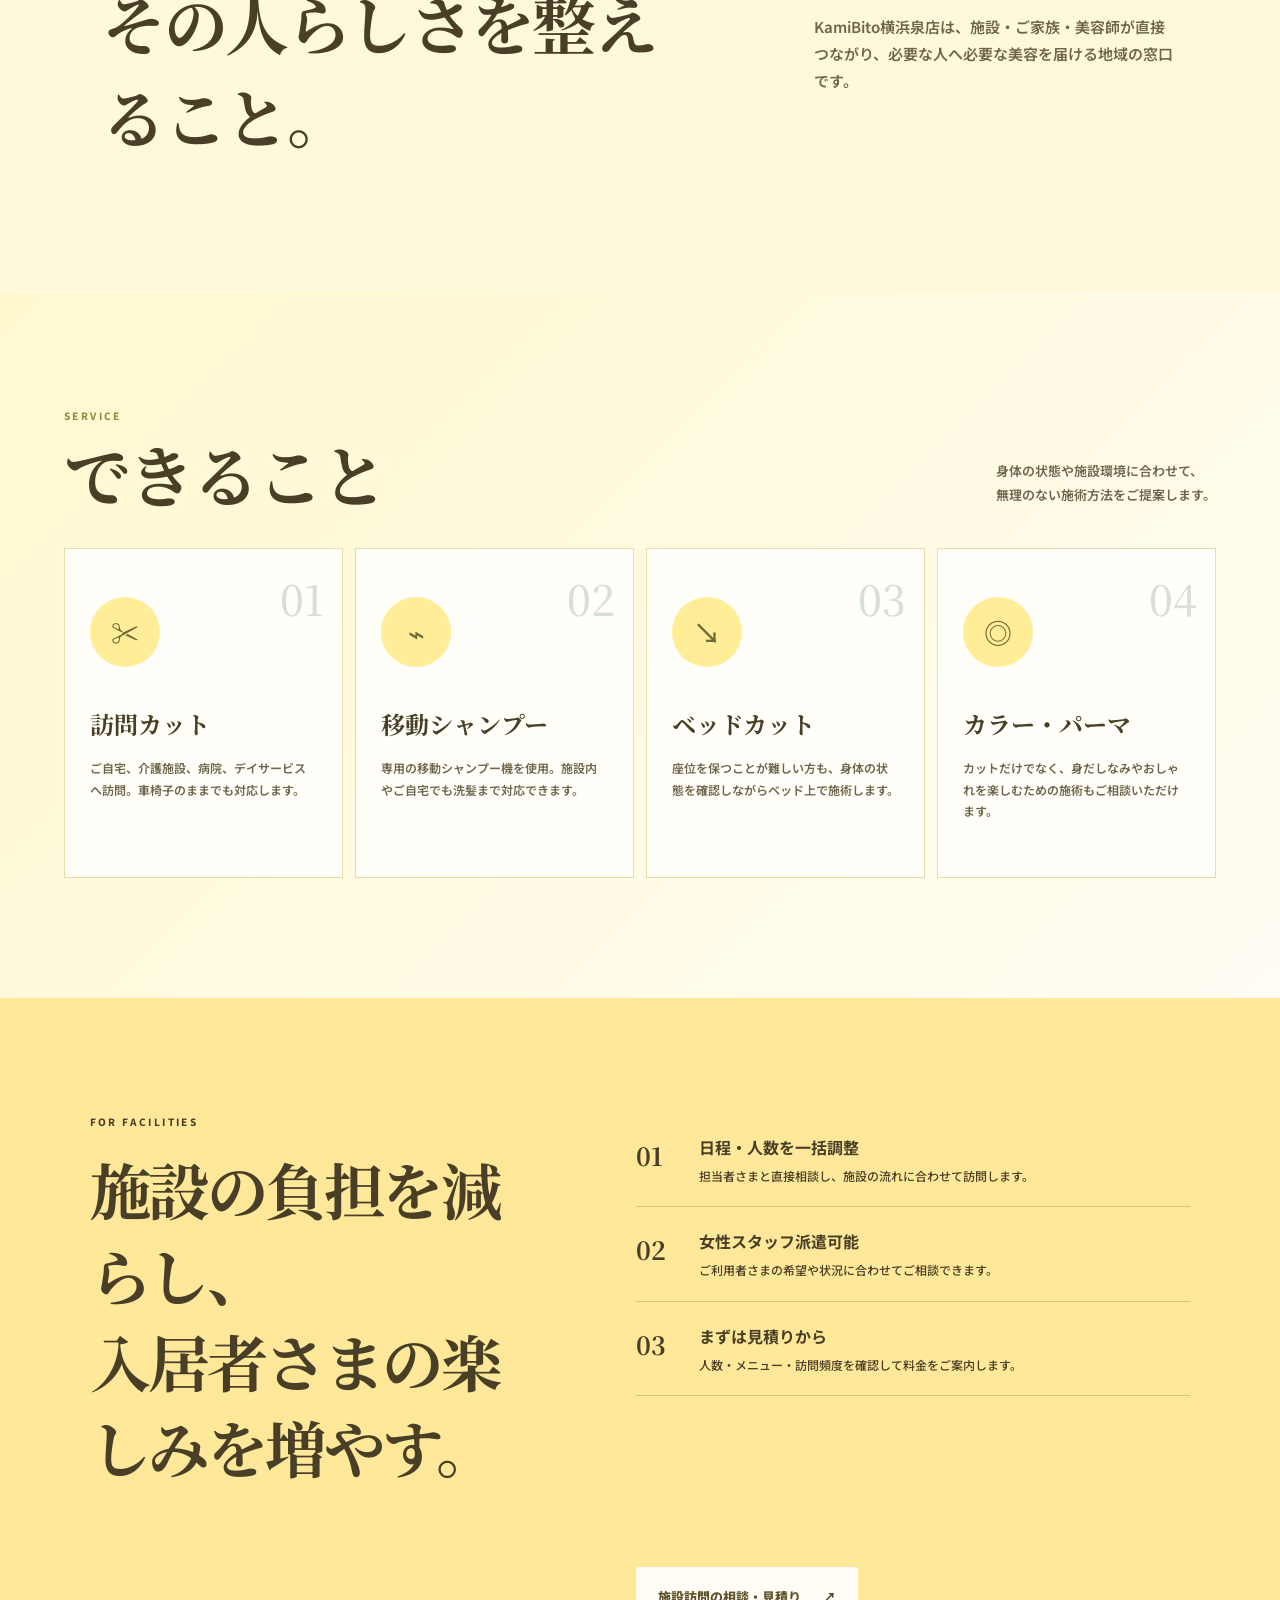
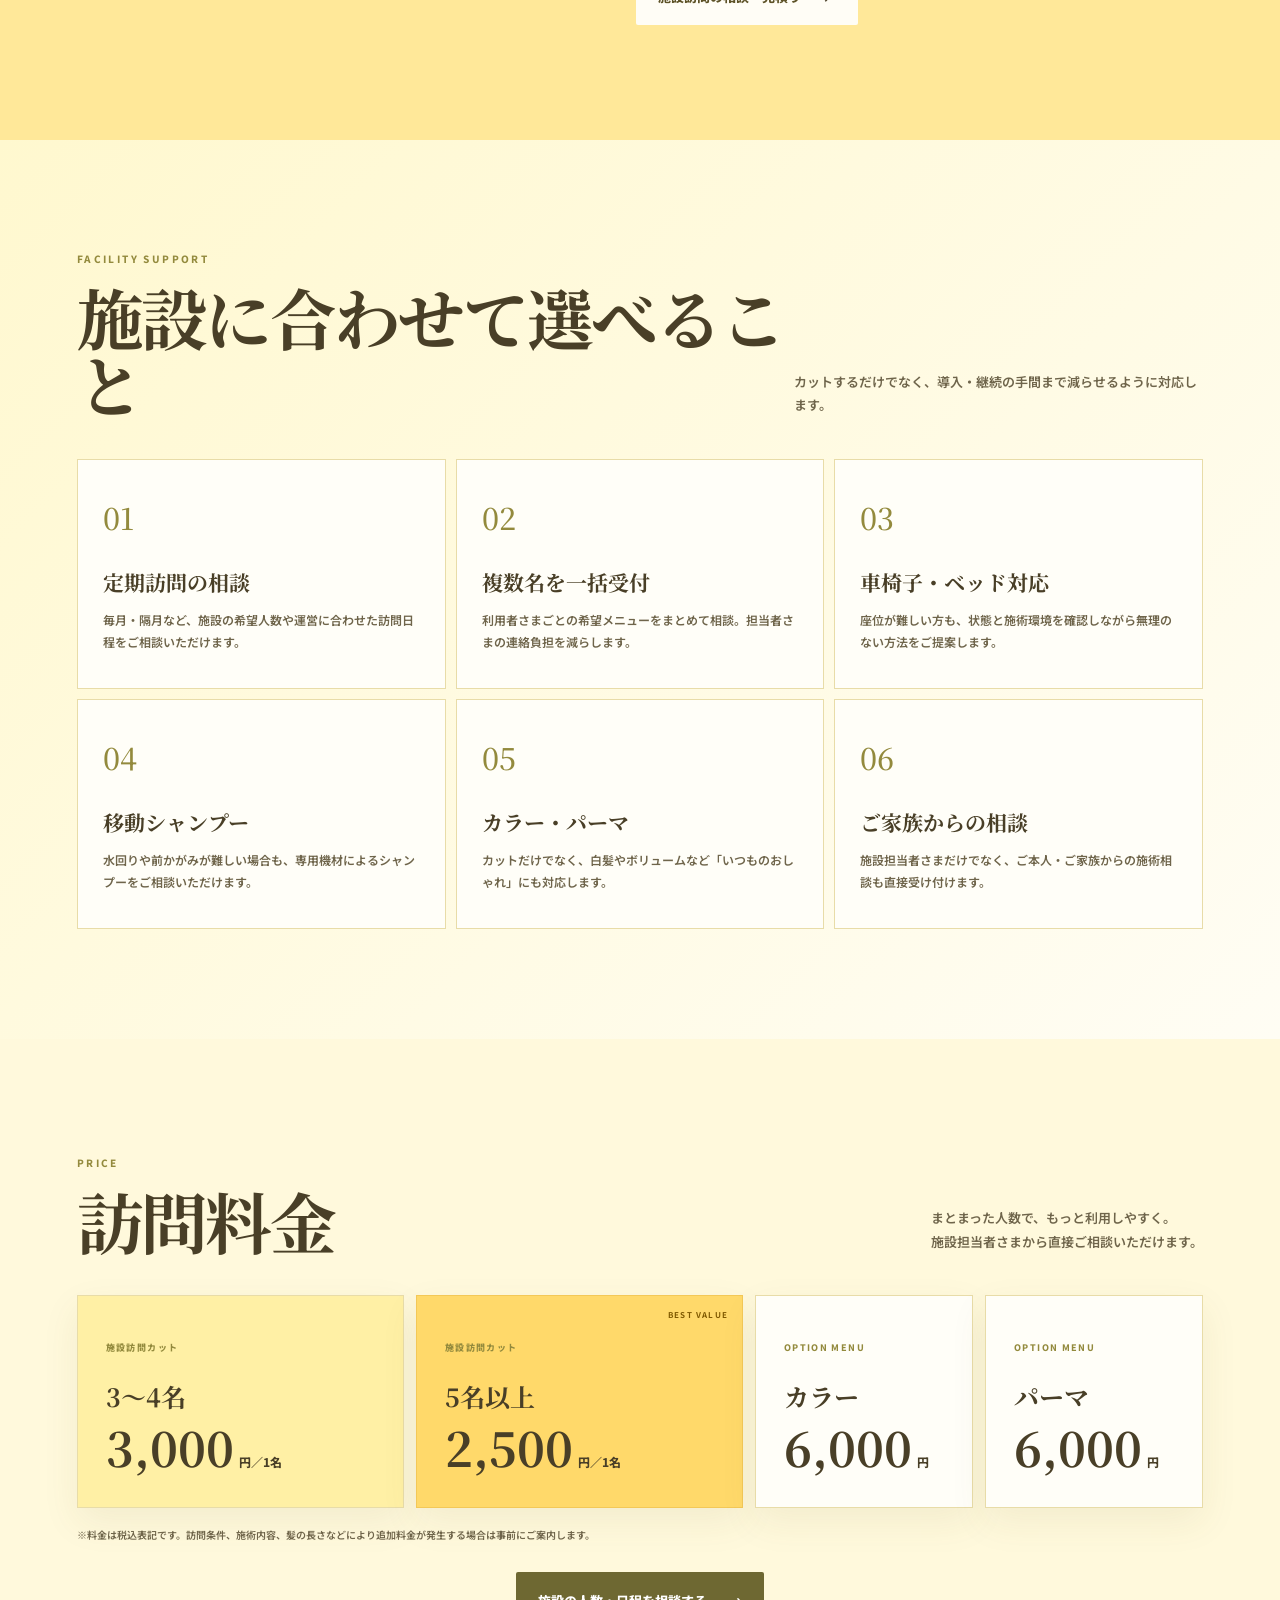
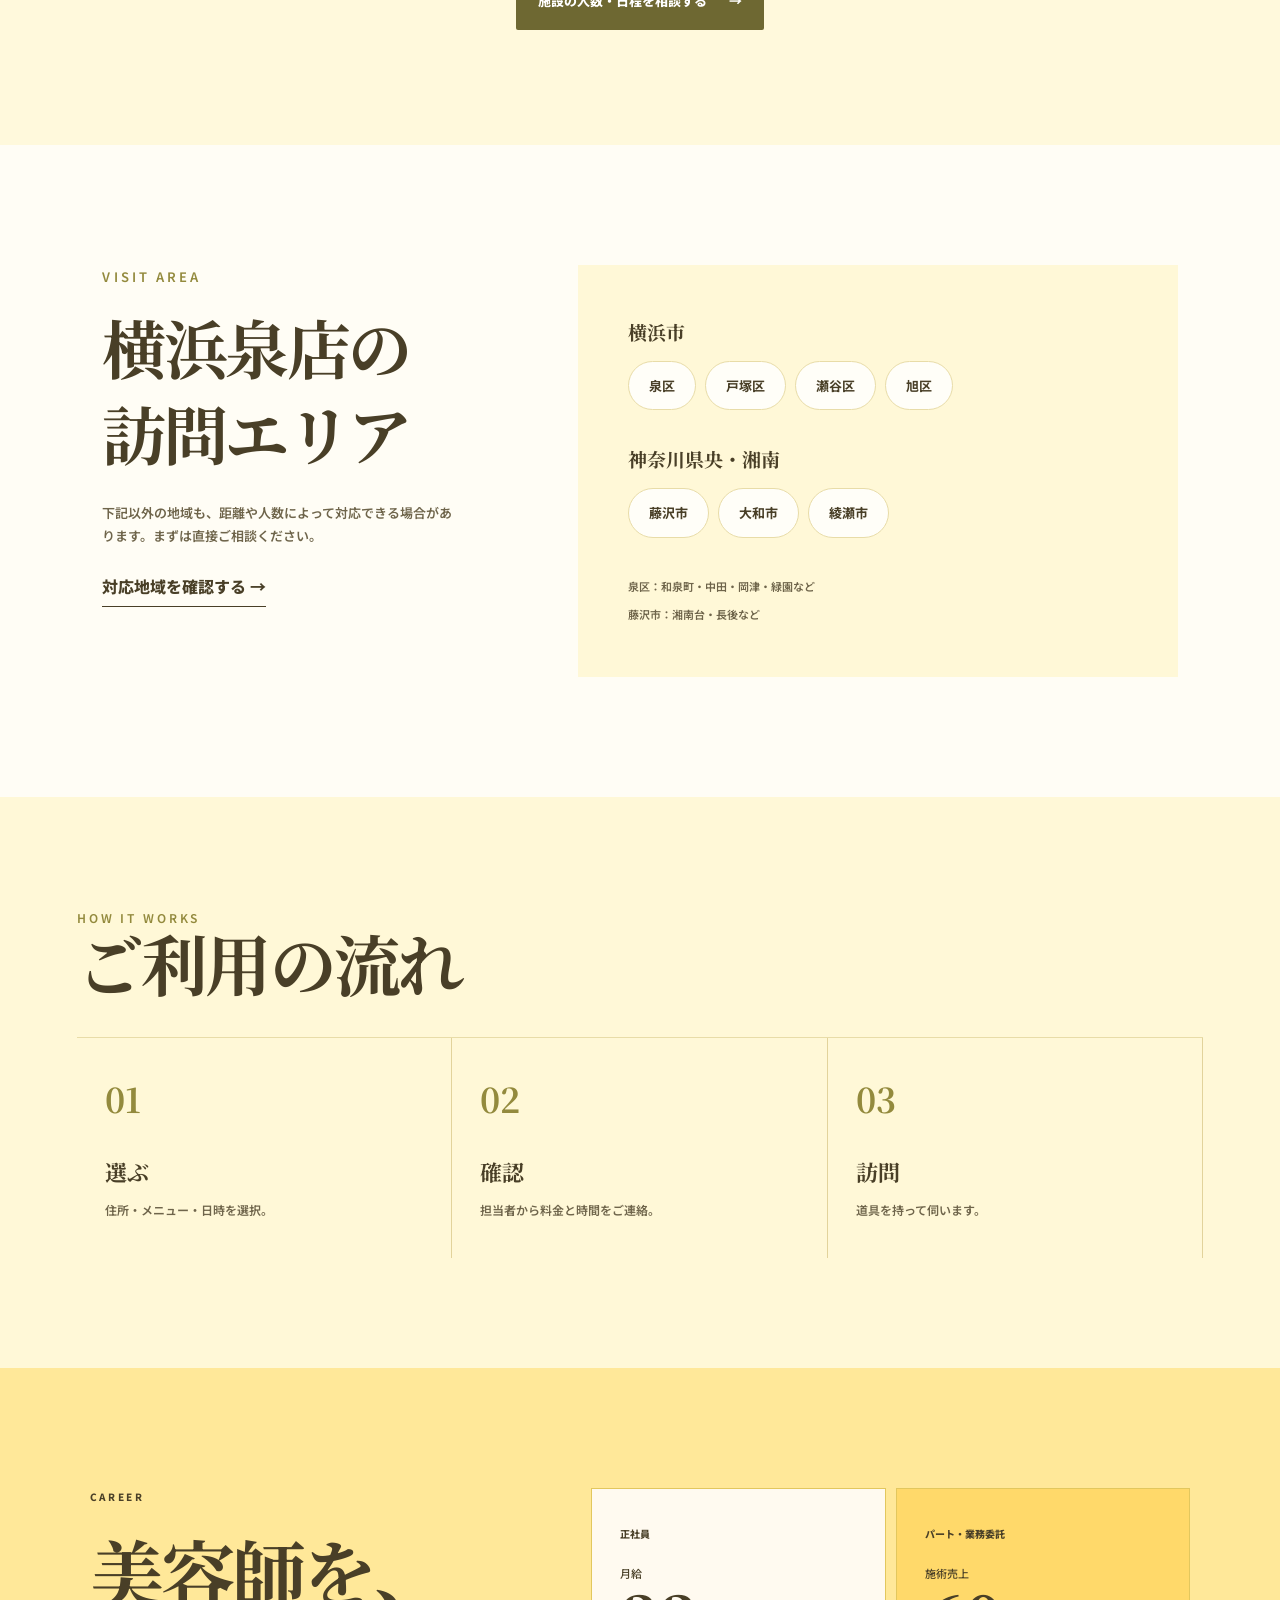
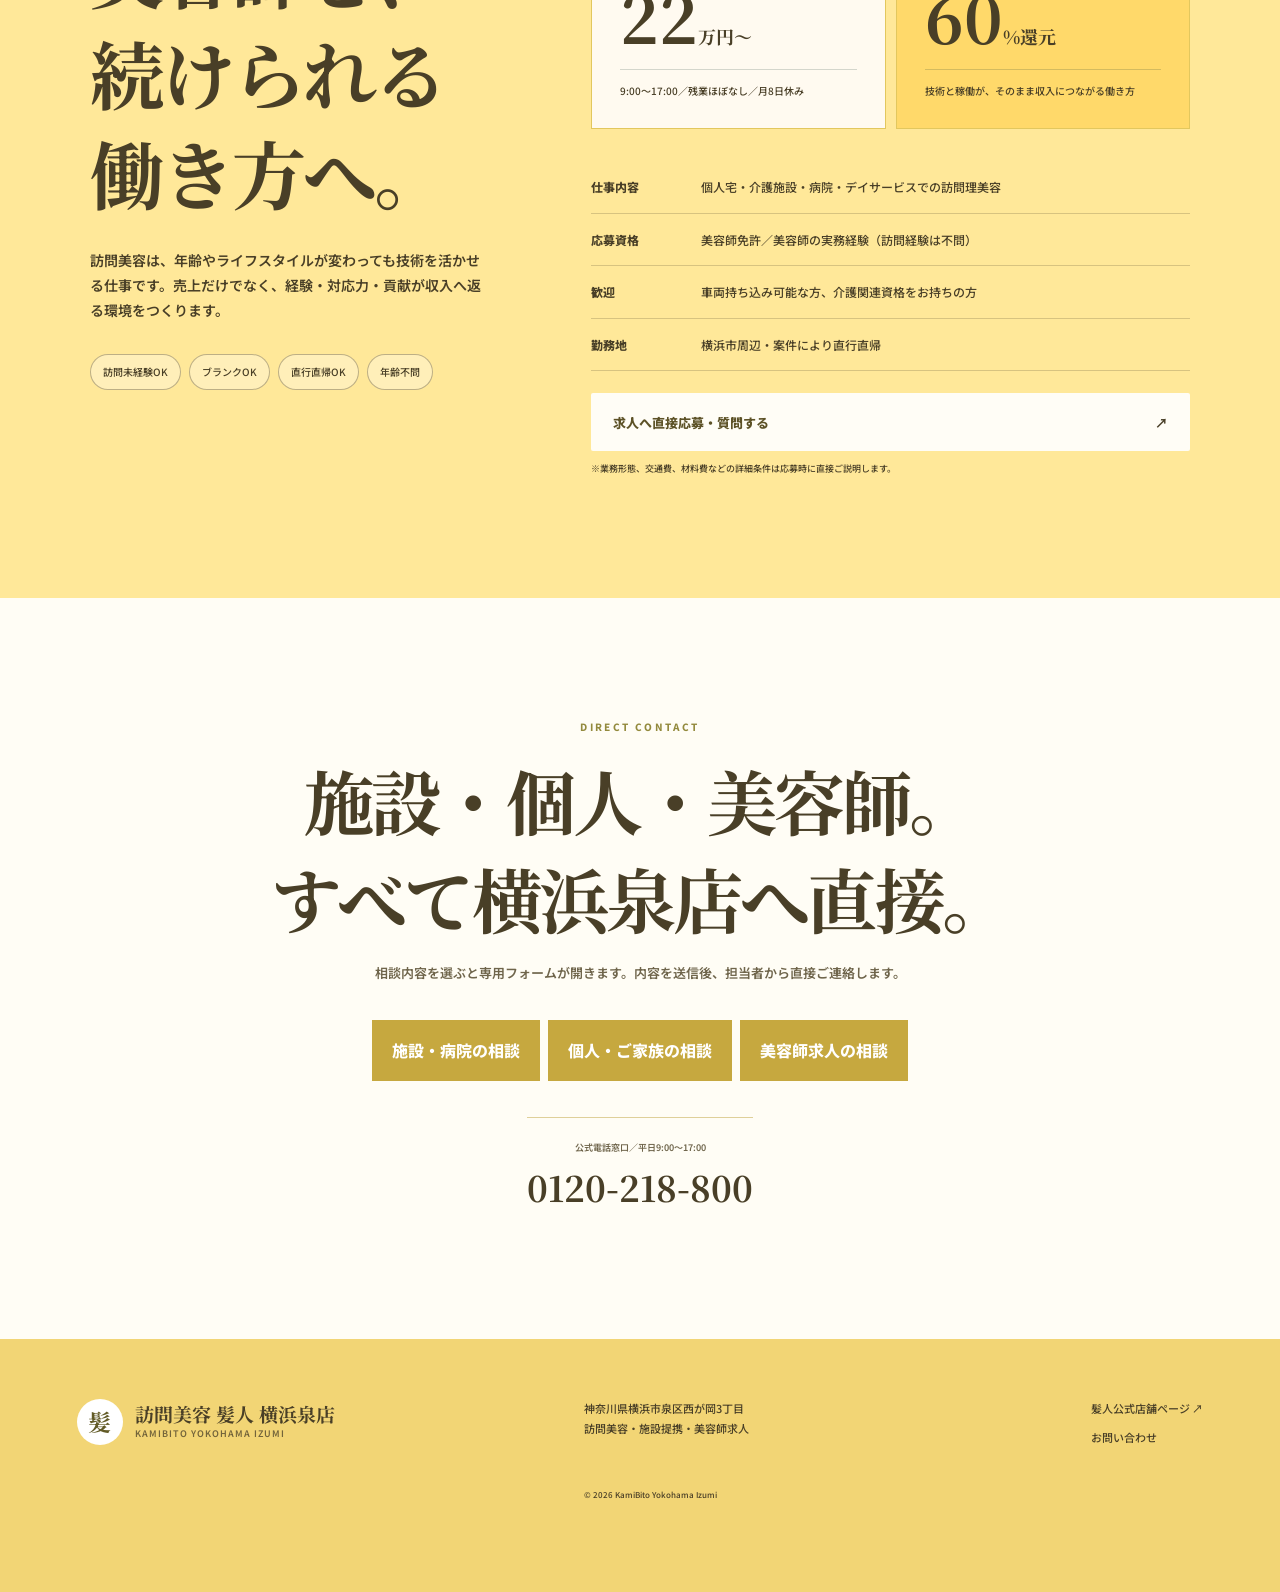
==== commit 48766615: "明るい配色をスマホへ即時反映" ====
--- a/kamibito-yokohama-izumi/index.html
+++ b/kamibito-yokohama-izumi/index.html
@@ -21,7 +21,7 @@
   <link rel="preconnect" href="https://fonts.googleapis.com">
   <link rel="preconnect" href="https://fonts.gstatic.com" crossorigin>
   <link href="https://fonts.googleapis.com/css2?family=Noto+Sans+JP:wght@400;500;600;700;800&family=Noto+Serif+JP:wght@600;700&display=swap" rel="stylesheet">
-  <link rel="stylesheet" href="styles.css?v=20260812-1">
+  <link rel="stylesheet" href="styles.css?v=20260812-2">
   <script src="app.js?v=20260804-9" defer></script>
 </head>
 <body>
--- a/kamibito-yokohama-izumi/styles.css
+++ b/kamibito-yokohama-izumi/styles.css
@@ -109,3 +109,22 @@
 footer{background:#6c5b27;color:#fffdf0}.mobile-nav{background:rgba(255,251,226,.97);border-color:#e6d99c}.mobile-nav button,.mobile-nav a{color:#6b612c}
 .contact-dialog{background:#fffdf5}.contact-dialog::backdrop{background:rgba(72,60,25,.62)}.dialog-nav{background:rgba(255,251,226,.97)}.dialog-home{background:#c6a83f;border-color:#c6a83f}.dialog-back{background:#fff6c7;color:#6e6832}.dialog-shell input,.dialog-shell select,.dialog-shell textarea{background:#fffef8;color:#493f27}.menu-picker input:checked+span,.people-picker input:checked+span{background:#fff0a5;color:#675d28;border-color:#c6a83f}.menu-picker input:checked+span:after,.dialog-shell .time-picker input[type="radio"]:checked+span{background:#c6a83f;border-color:#c6a83f}
 @media(max-width:900px){.desktop-nav.open{background:#8a752e}.hero-overlay{background:linear-gradient(90deg,rgba(76,60,20,.82),rgba(107,86,29,.48) 74%,rgba(255,229,138,.08)),linear-gradient(0deg,rgba(70,54,18,.28),transparent)} }
+
+/* Final light-theme lock: remove every large dark-green panel */
+.facility-band,.recruit,.gateway-recruit,.women-team{background:#ffe899!important;background-image:none!important;color:#493f27!important}
+.facility-band .kicker,.facility-band h2,.facility-band h3,.facility-band strong,.facility-band p,.facility-band span,.facility-band b,
+.recruit .kicker,.recruit h2,.recruit h3,.recruit p,.recruit span,.recruit dt,.recruit dd,
+.gateway-recruit small,.gateway-recruit h2,.gateway-recruit p,.gateway-recruit a,
+.women-team .kicker,.women-team h2,.women-team h3,.women-team p,.women-team b{color:#493f27!important}
+.facility-points p,.recruit dl>div,.women-benefits article{border-color:rgba(73,63,39,.22)!important}
+.recruit-badges span{border-color:rgba(73,63,39,.36)!important;background:rgba(255,255,255,.32)}
+.salary-card,.salary-card.accent{background:#fffaf0!important;color:#493f27!important;border:1px solid #e2c75e}
+.salary-card.accent{background:#ffd96a!important}
+.recruit-btn,.btn.light,.women-cta{background:#fffdf6!important;color:#5d5227!important}
+footer{background:#f2d575!important;color:#493f27!important}footer p,footer small,footer a,footer button{color:#493f27!important}
+.hero{background:#ffe899}.hero-overlay{background:linear-gradient(90deg,rgba(255,232,153,.92) 0%,rgba(255,232,153,.72) 48%,rgba(255,232,153,.18) 82%)!important}.hero,.site-header{color:#493f27!important}.site-header{border-color:rgba(73,63,39,.22)}.menu-toggle span{background:#493f27!important}
+.hero h1,.hero-lead,.hero .kicker,.image-note{color:#493f27!important;text-shadow:0 1px 0 rgba(255,255,255,.35)}
+.character-badge{background:rgba(255,248,214,.92)!important;color:#493f27!important;border-left-color:#d5ad29}.character-badge small{color:#8b6b12!important}
+.hero-tags span{background:rgba(255,253,240,.78)!important;border-color:rgba(73,63,39,.32)!important;color:#493f27!important}
+.btn.glass{background:#fff9dc!important;border-color:#bca654!important;color:#493f27!important}.btn.primary{background:#d7b43e!important;color:#fff!important}
+@media(max-width:900px){.hero-overlay{background:linear-gradient(90deg,rgba(255,232,153,.94),rgba(255,232,153,.7) 72%,rgba(255,232,153,.22))!important}.desktop-nav.open{background:#ffe899!important;color:#493f27!important}}
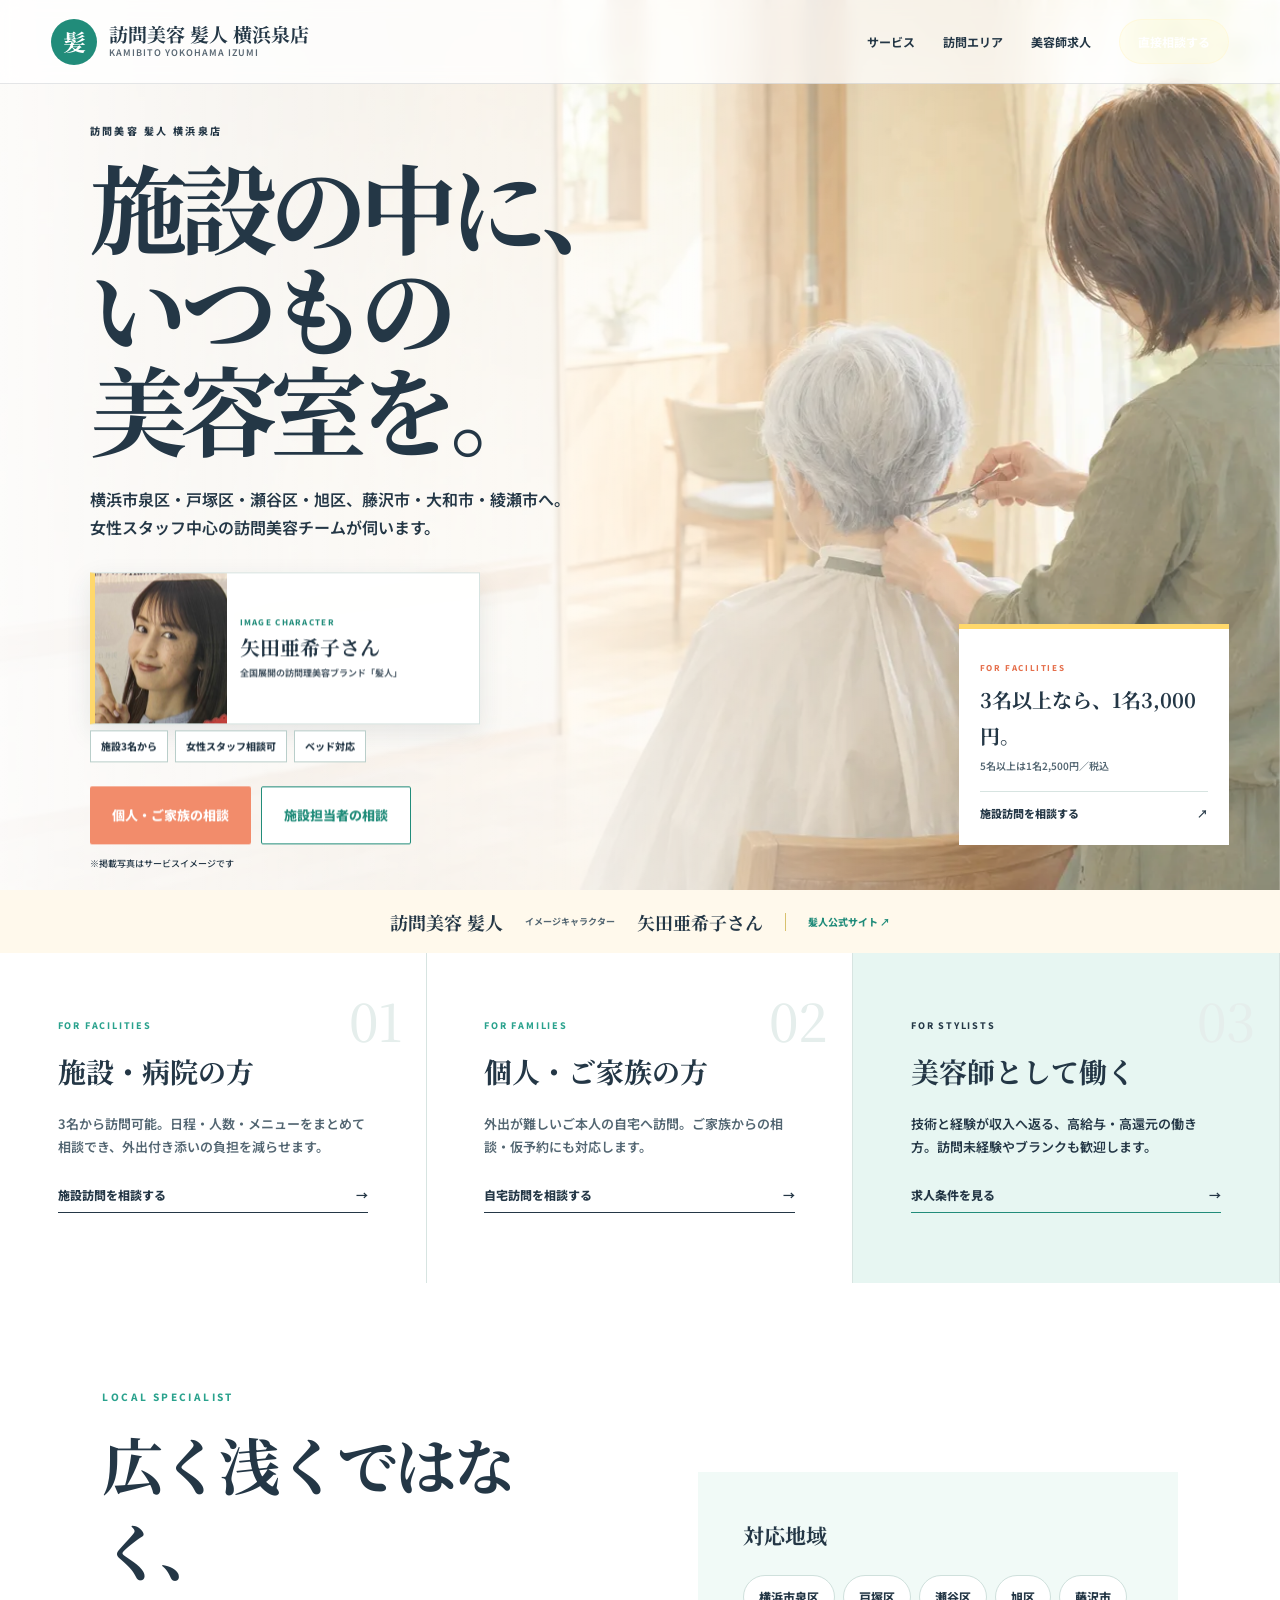
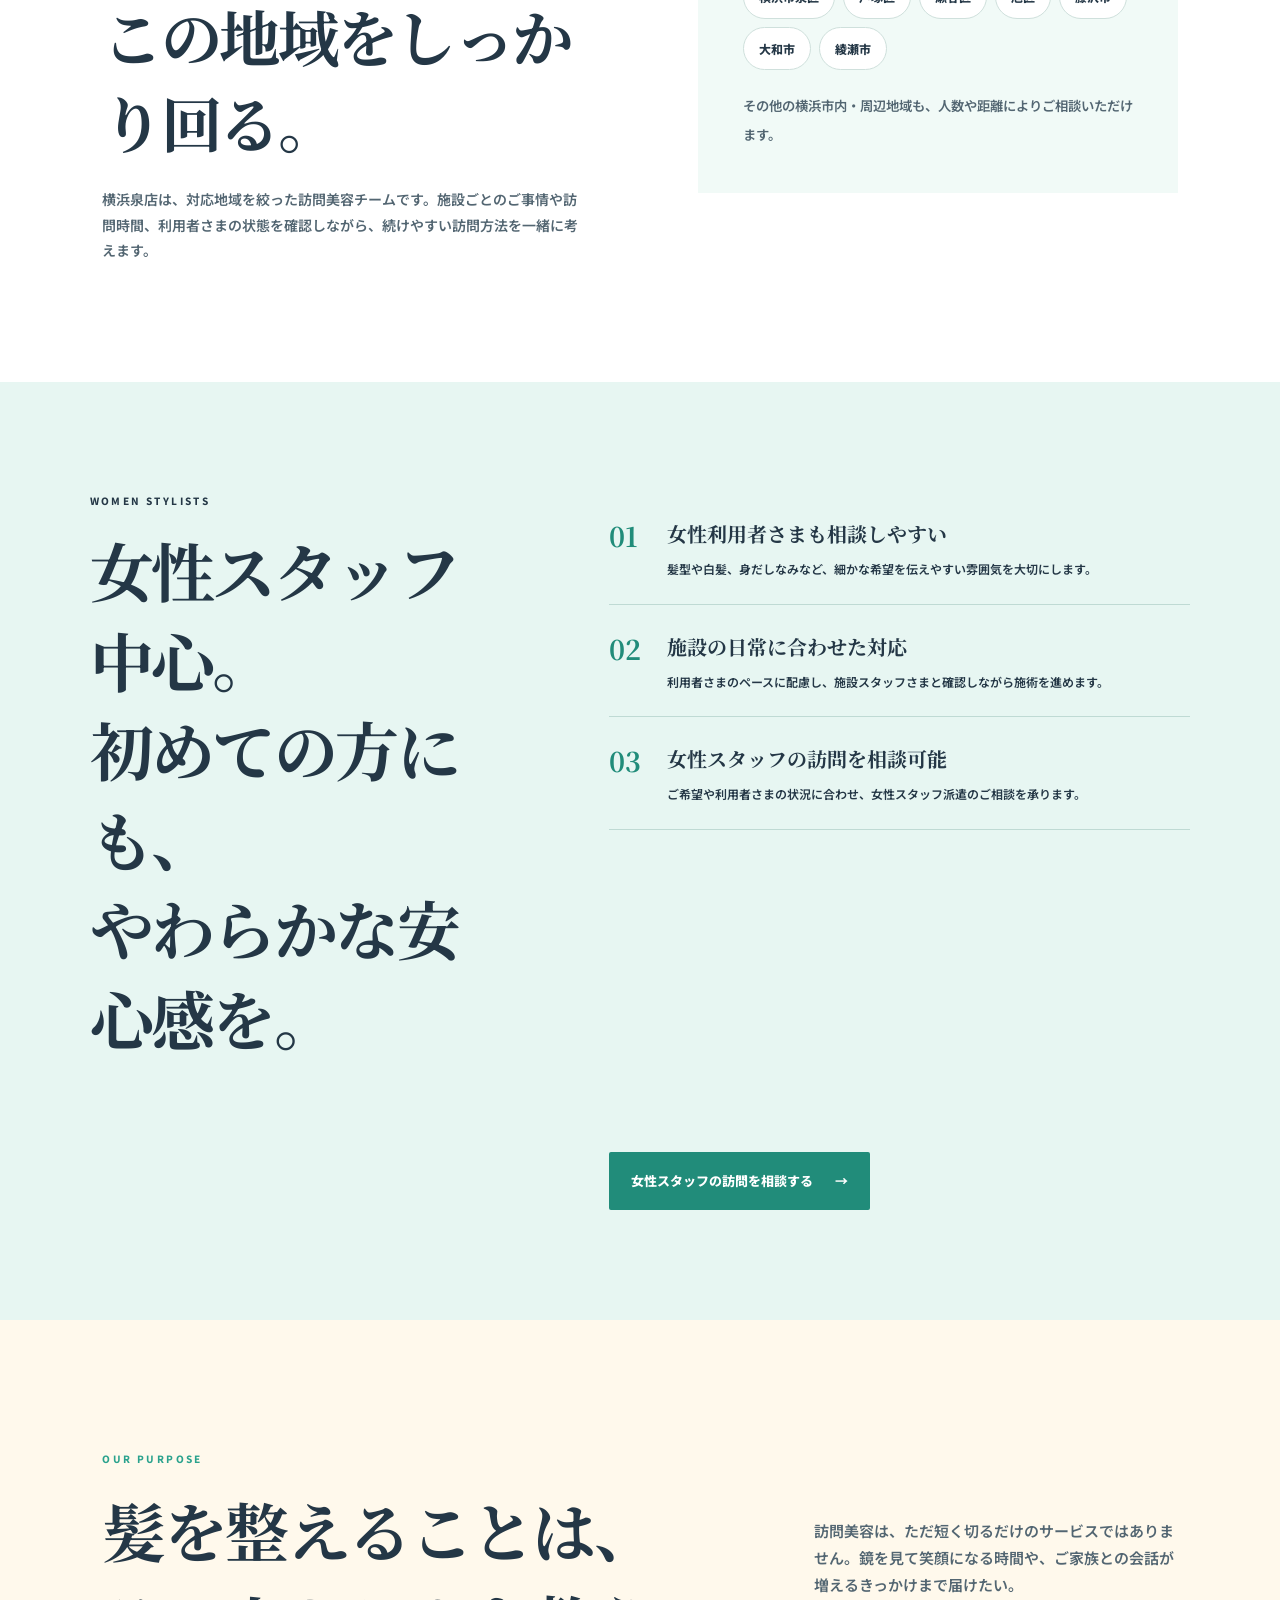
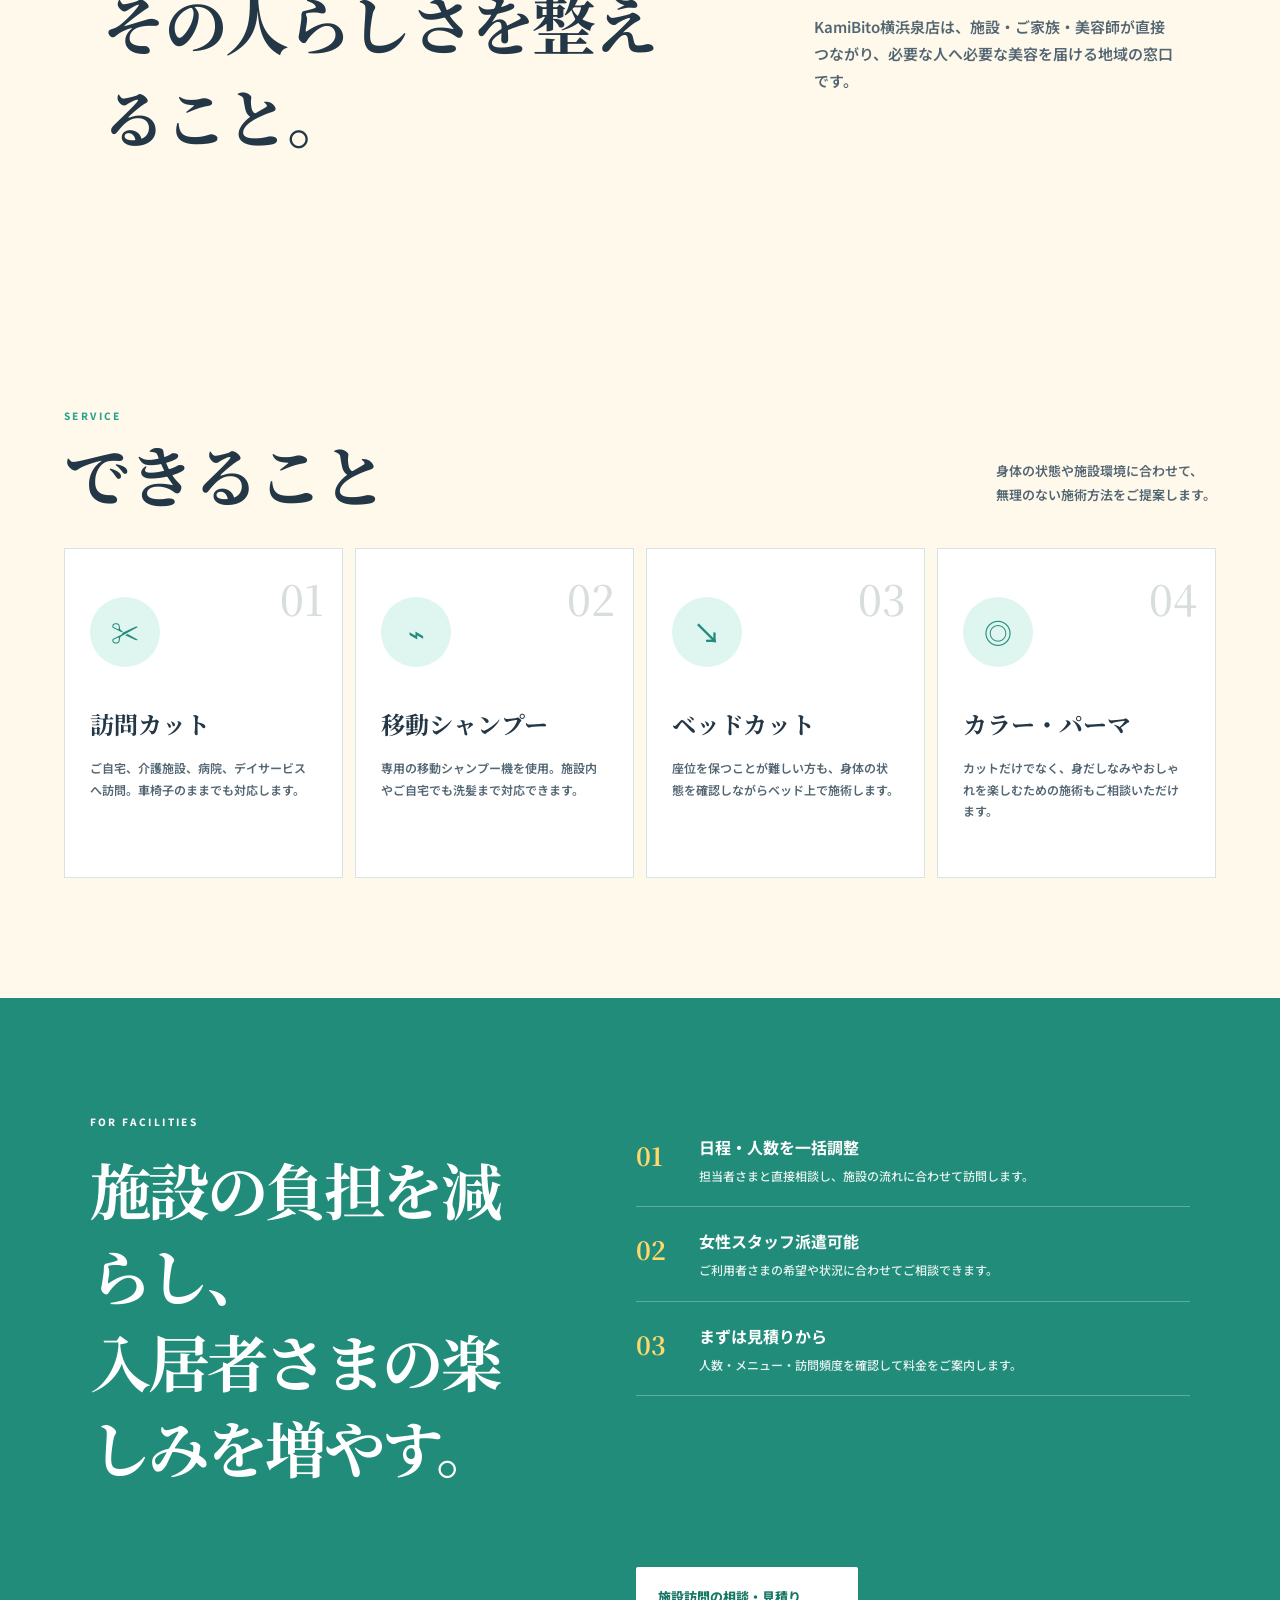
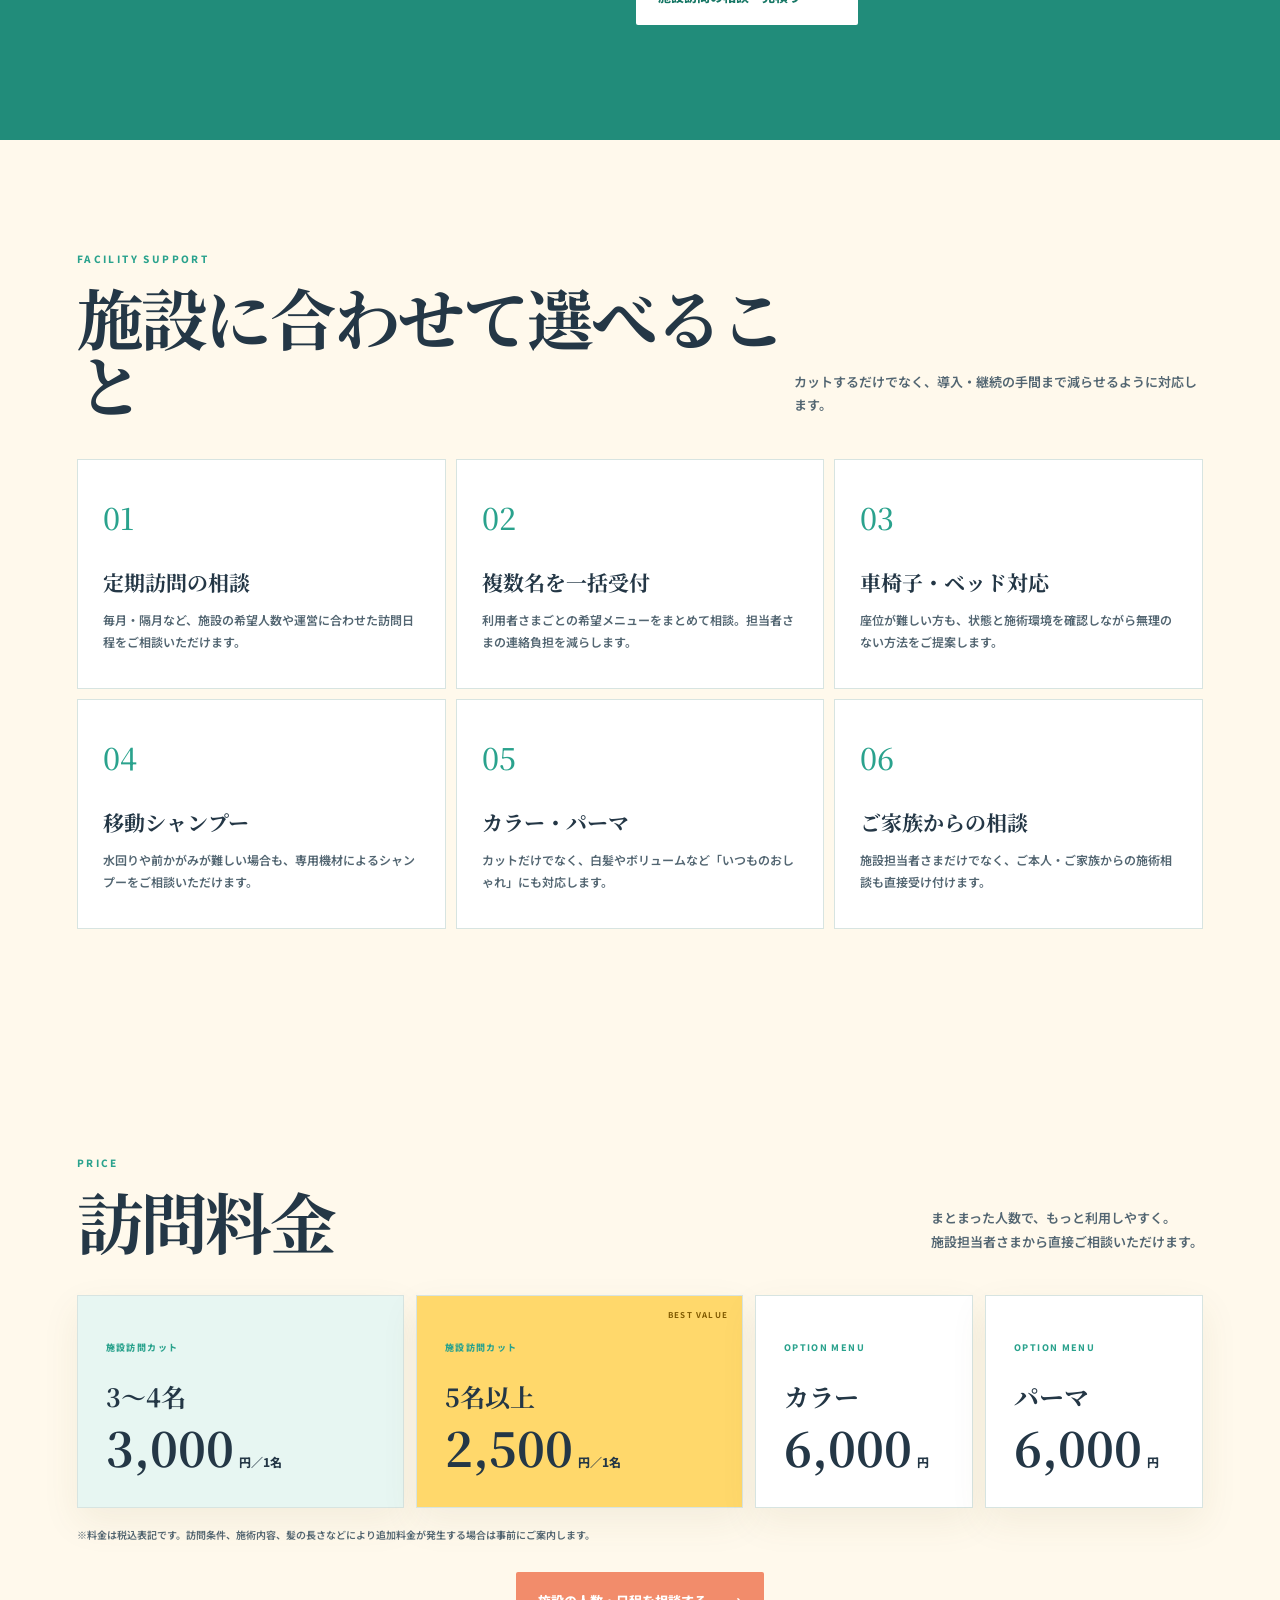
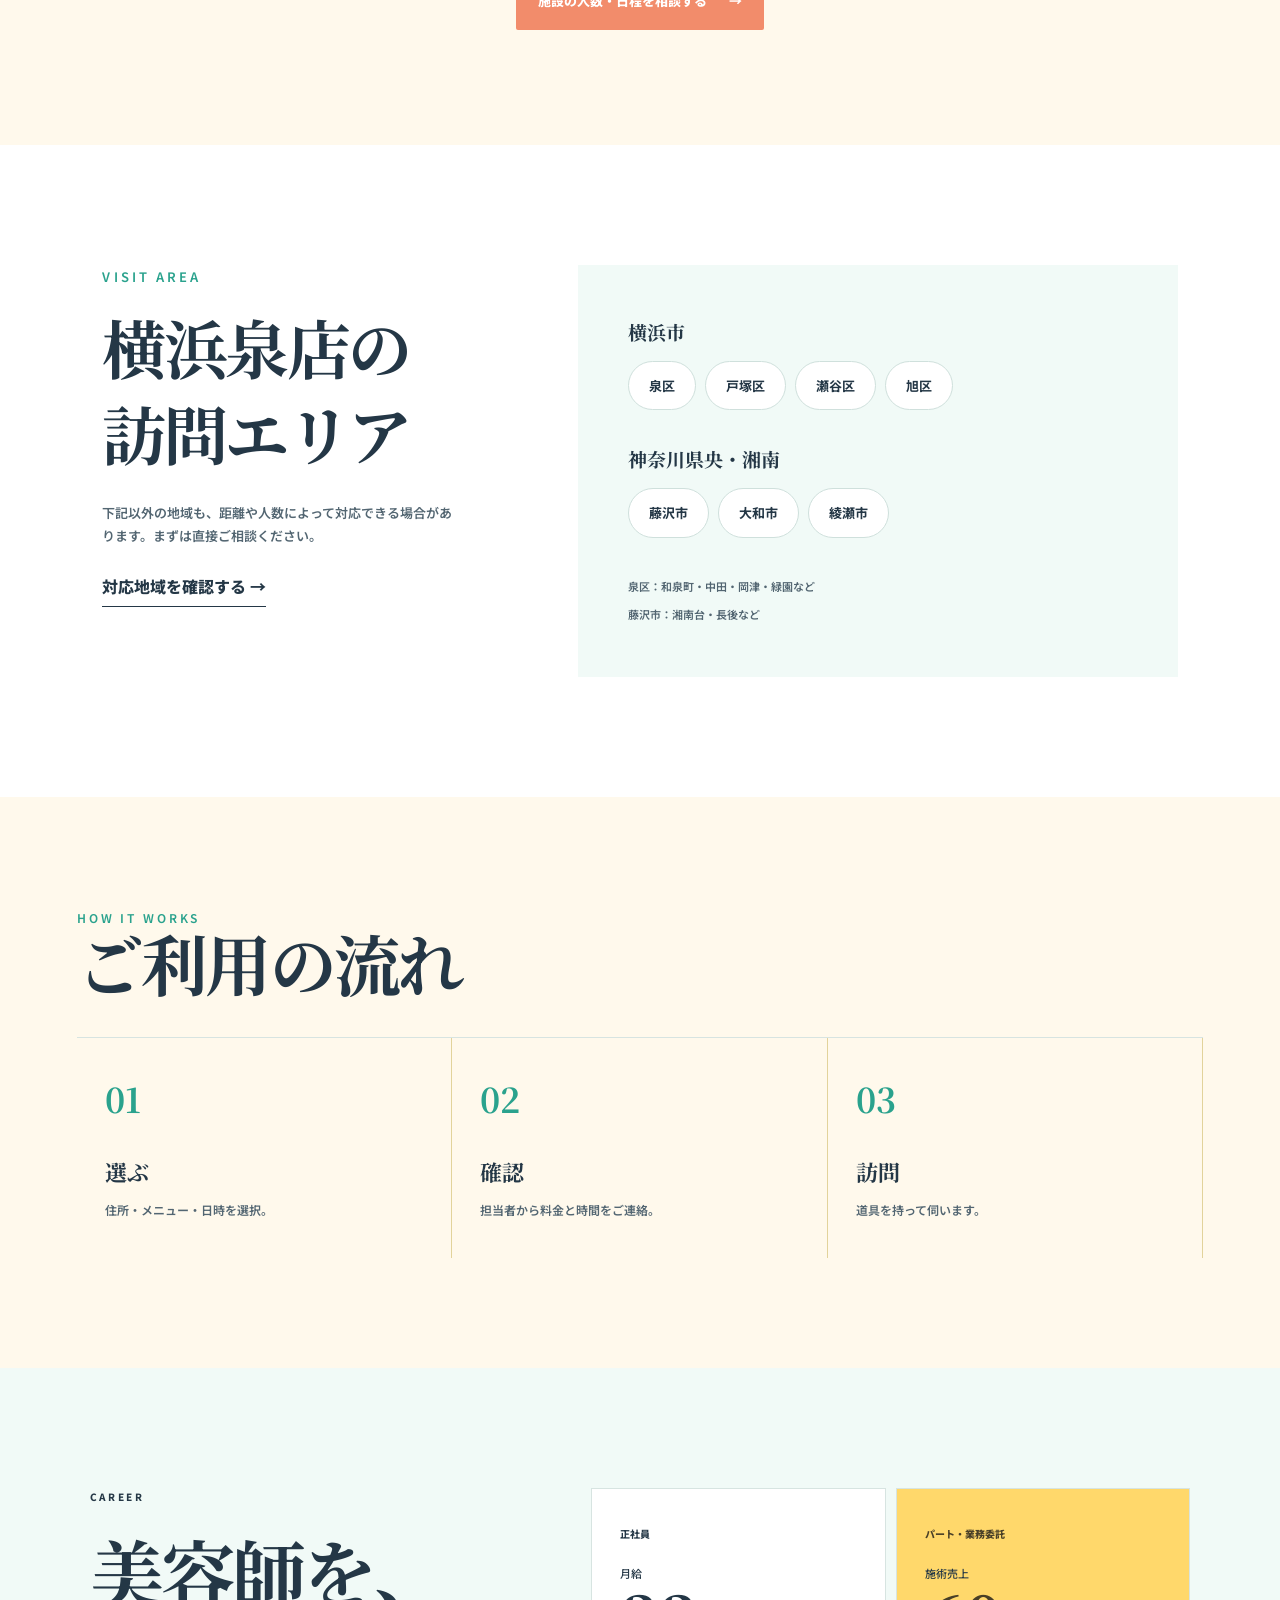
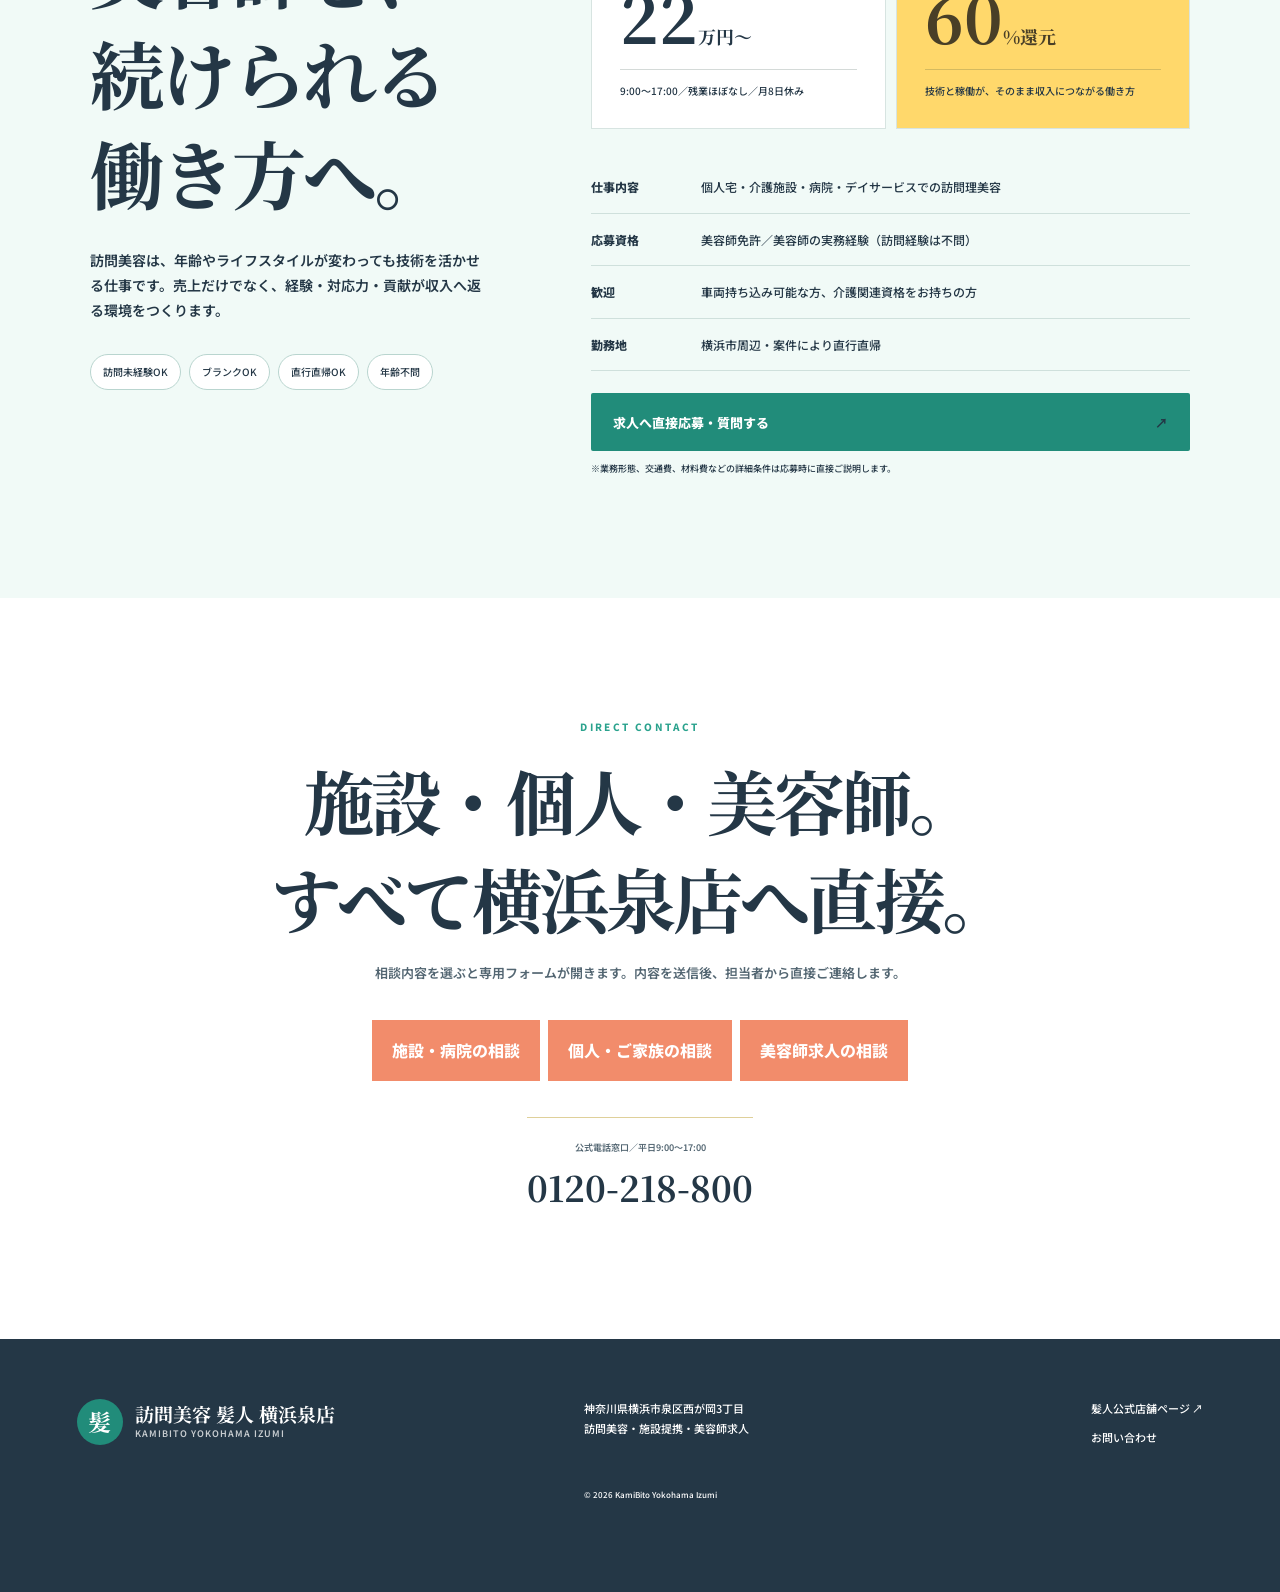
==== commit 7ad8b15e: "新しい明るい配色を公開" ====
--- a/kamibito-yokohama-izumi/index.html
+++ b/kamibito-yokohama-izumi/index.html
@@ -21,7 +21,7 @@
   <link rel="preconnect" href="https://fonts.googleapis.com">
   <link rel="preconnect" href="https://fonts.gstatic.com" crossorigin>
   <link href="https://fonts.googleapis.com/css2?family=Noto+Sans+JP:wght@400;500;600;700;800&family=Noto+Serif+JP:wght@600;700&display=swap" rel="stylesheet">
-  <link rel="stylesheet" href="styles.css?v=20260812-2">
+  <link rel="stylesheet" href="styles.css?v=20260812-3">
   <script src="app.js?v=20260804-9" defer></script>
 </head>
 <body>
--- a/kamibito-yokohama-izumi/styles.css
+++ b/kamibito-yokohama-izumi/styles.css
@@ -128,3 +128,20 @@
 .hero-tags span{background:rgba(255,253,240,.78)!important;border-color:rgba(73,63,39,.32)!important;color:#493f27!important}
 .btn.glass{background:#fff9dc!important;border-color:#bca654!important;color:#493f27!important}.btn.primary{background:#d7b43e!important;color:#fff!important}
 @media(max-width:900px){.hero-overlay{background:linear-gradient(90deg,rgba(255,232,153,.94),rgba(255,232,153,.7) 72%,rgba(255,232,153,.22))!important}.desktop-nav.open{background:#ffe899!important;color:#493f27!important}}
+
+/* Final balanced palette: white 70 / teal 20 / yellow-coral 10 */
+:root{--green:#218c7a;--green2:#2aa28d;--mint:#dff5ef;--cream:#fff9ec;--ink:#243746;--muted:#536672;--line:#d7e4e1;--orange:#f28c6b;--yellow:#ffd86b;--shadow:0 18px 50px rgba(36,55,70,.12)}
+body{background:#fff!important;color:#243746!important}
+.hero{background:#f8f3e8!important;color:#243746!important}.hero-overlay{background:linear-gradient(90deg,rgba(255,255,255,.96) 0%,rgba(255,255,255,.82) 43%,rgba(255,255,255,.22) 76%)!important}.hero h1,.hero-lead,.hero .kicker,.image-note,.site-header{color:#243746!important;text-shadow:none!important}.site-header{background:rgba(255,255,255,.76);border-color:rgba(36,55,70,.12);backdrop-filter:blur(8px)}.brand-mark{background:#218c7a!important;color:#fff!important}.menu-toggle span{background:#243746!important}
+.character-badge{background:rgba(255,255,255,.95)!important;color:#243746!important;border:1px solid #d7e4e1;border-left:5px solid #ffd86b!important;box-shadow:0 8px 24px rgba(36,55,70,.1)}.character-badge small{color:#218c7a!important}.hero-tags span{background:#fff!important;border-color:#b9ceca!important;color:#243746!important}.btn.primary{background:#f28c6b!important;color:#fff!important}.btn.glass{background:#fff!important;border-color:#218c7a!important;color:#218c7a!important}.hero-card{background:#fff!important;border-top:5px solid #ffd86b}.hero-card small{color:#e56f4c!important}
+.brand-trust{background:#fff9ec!important;border-color:#eadfbf!important}.brand-trust a{color:#218c7a!important}
+.gateway,.local-specialist,.area,.direct-contact{background:#fff!important}.gateway article{border-color:#d7e4e1!important}.gateway article>span{color:#e5eeec!important}.gateway-recruit{background:#e7f6f2!important;color:#243746!important}.gateway-recruit small,.gateway-recruit h2,.gateway-recruit p,.gateway-recruit a{color:#243746!important}.gateway-recruit a{border-color:#218c7a!important}
+.statement,.service,.facility-solutions,.price,.flow{background:#fff9ec!important;background-image:none!important}.service-grid article,.solution-grid article,.price-grid article{background:#fff!important;border-color:#d7e4e1!important}.service-icon{background:#dff5ef!important;color:#218c7a!important}
+.local-regions,.area-list{background:#f1faf7!important}.local-regions span,.area-list span{background:#fff!important;border-color:#cfe0dc!important}
+.women-team{background:#e7f6f2!important;color:#243746!important}.women-team .kicker,.women-team h2,.women-team h3,.women-team p,.women-team b{color:#243746!important}.women-benefits article{border-color:#bfdad4!important}.women-benefits b{color:#218c7a!important}.women-cta{background:#218c7a!important;color:#fff!important}
+.facility-band{background:#218c7a!important;color:#fff!important}.facility-band .kicker,.facility-band h2,.facility-band h3,.facility-band strong,.facility-band p,.facility-band span,.facility-band b{color:#fff!important}.facility-points p{border-color:rgba(255,255,255,.28)!important}.facility-points span{color:rgba(255,255,255,.88)!important}.facility-points b{color:#ffd86b!important}.btn.light{background:#fff!important;color:#167765!important}
+.price-grid article.price-main{background:#e7f6f2!important}.price-grid article.popular,.salary-card.accent{background:#ffd86b!important}.price-btn,.direct-contact button,.form-submit,.postal-row button{background:#f28c6b!important;color:#fff!important}
+.recruit{background:#f1faf7!important;color:#243746!important}.recruit .kicker,.recruit h2,.recruit h3,.recruit p,.recruit span,.recruit dt,.recruit dd{color:#243746!important}.recruit-badges span{background:#fff!important;border-color:#b9d5cf!important}.recruit dl>div{border-color:#cfe0dc!important}.salary-card{background:#fff!important;color:#243746!important;border-color:#d7e4e1!important}.recruit-btn{background:#218c7a!important;color:#fff!important}
+footer{background:#243746!important;color:#fff!important}footer p,footer small,footer a,footer button{color:#fff!important}.mobile-nav{background:rgba(255,255,255,.97)!important;border-color:#d7e4e1!important}.mobile-nav button,.mobile-nav a{color:#218c7a!important}
+.contact-dialog{background:#fff!important;color:#243746!important}.contact-dialog::backdrop{background:rgba(36,55,70,.55)}.dialog-nav{background:rgba(255,255,255,.97)!important}.dialog-home{background:#218c7a!important;border-color:#218c7a!important;color:#fff!important}.dialog-back{background:#fff9ec!important;color:#218c7a!important}.dialog-shell input,.dialog-shell select,.dialog-shell textarea{background:#fff!important;color:#243746!important}.menu-picker input:checked+span,.people-picker input:checked+span{background:#dff5ef!important;color:#167765!important;border-color:#218c7a!important}.menu-picker input:checked+span:after,.dialog-shell .time-picker input[type="radio"]:checked+span{background:#218c7a!important;border-color:#218c7a!important}
+@media(max-width:900px){.hero-overlay{background:linear-gradient(90deg,rgba(255,255,255,.95),rgba(255,255,255,.76) 72%,rgba(255,255,255,.28))!important}.desktop-nav.open{background:#fff!important;color:#243746!important}}
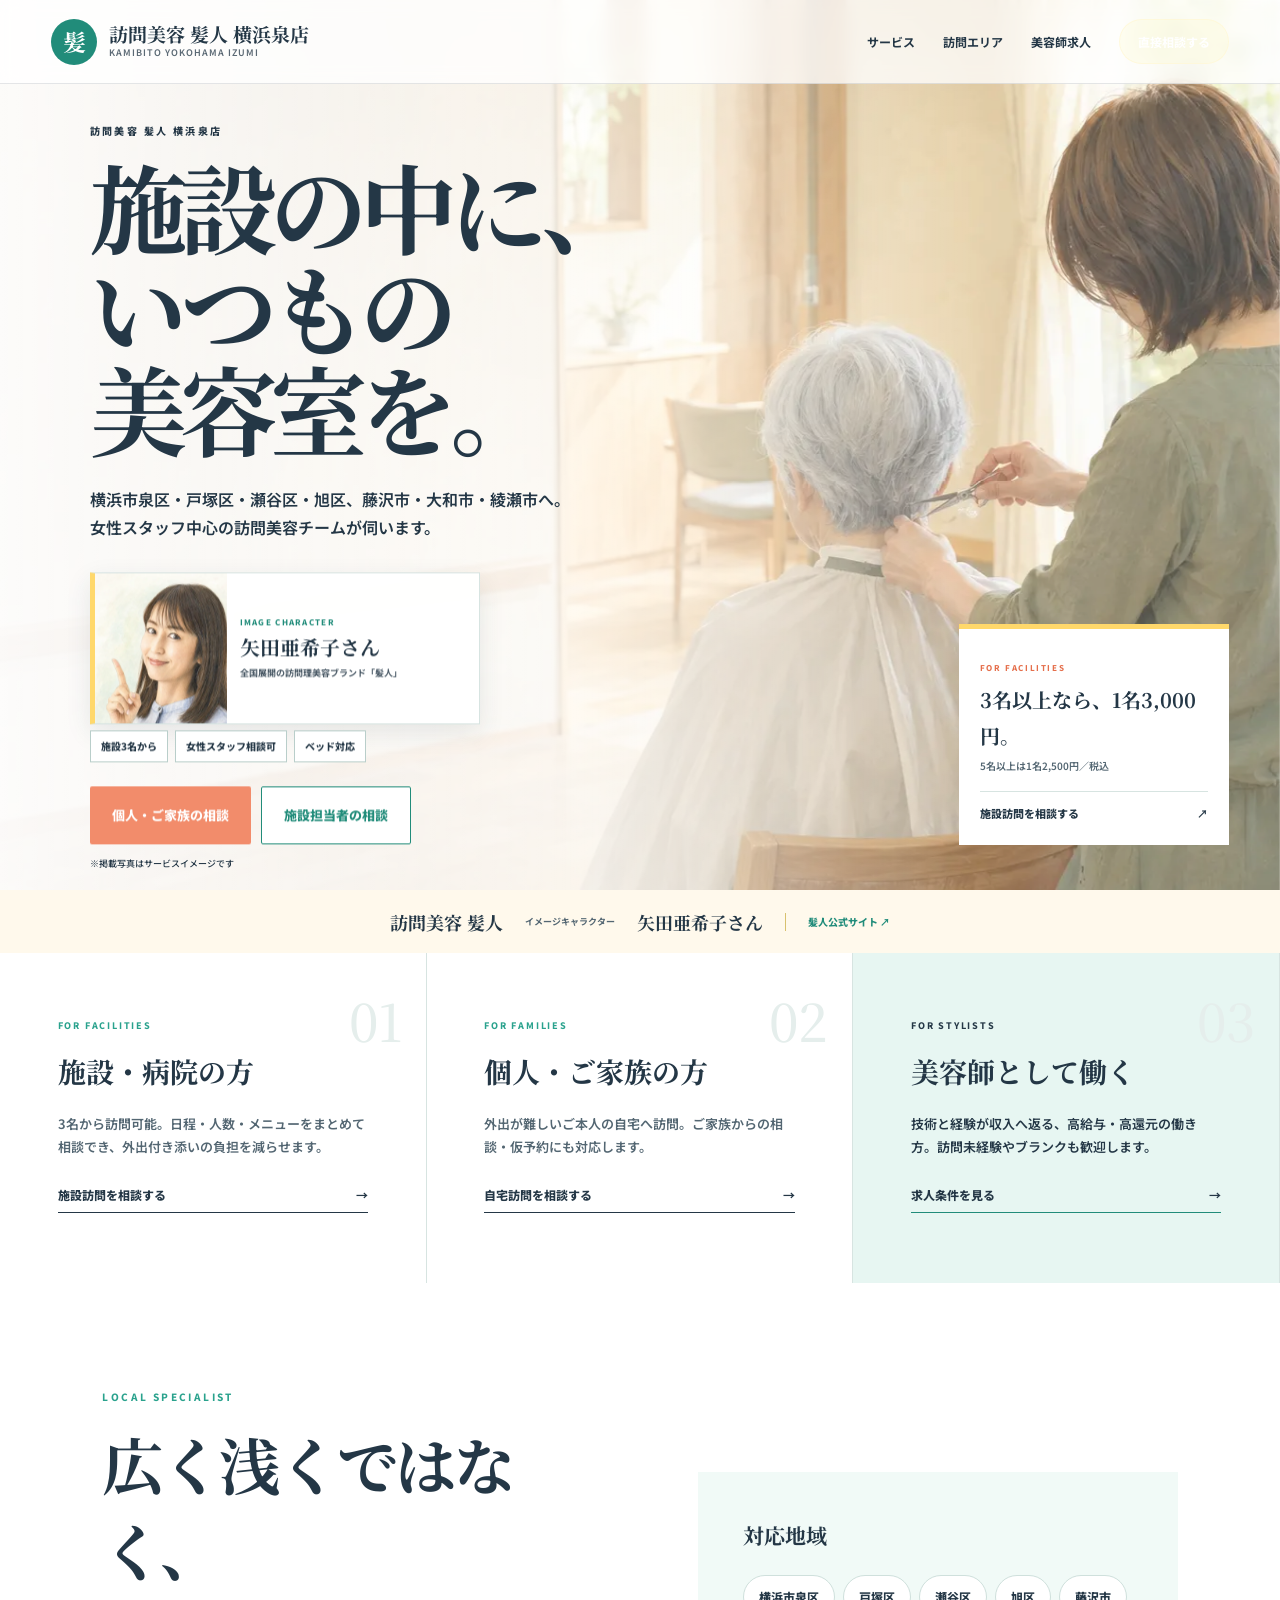
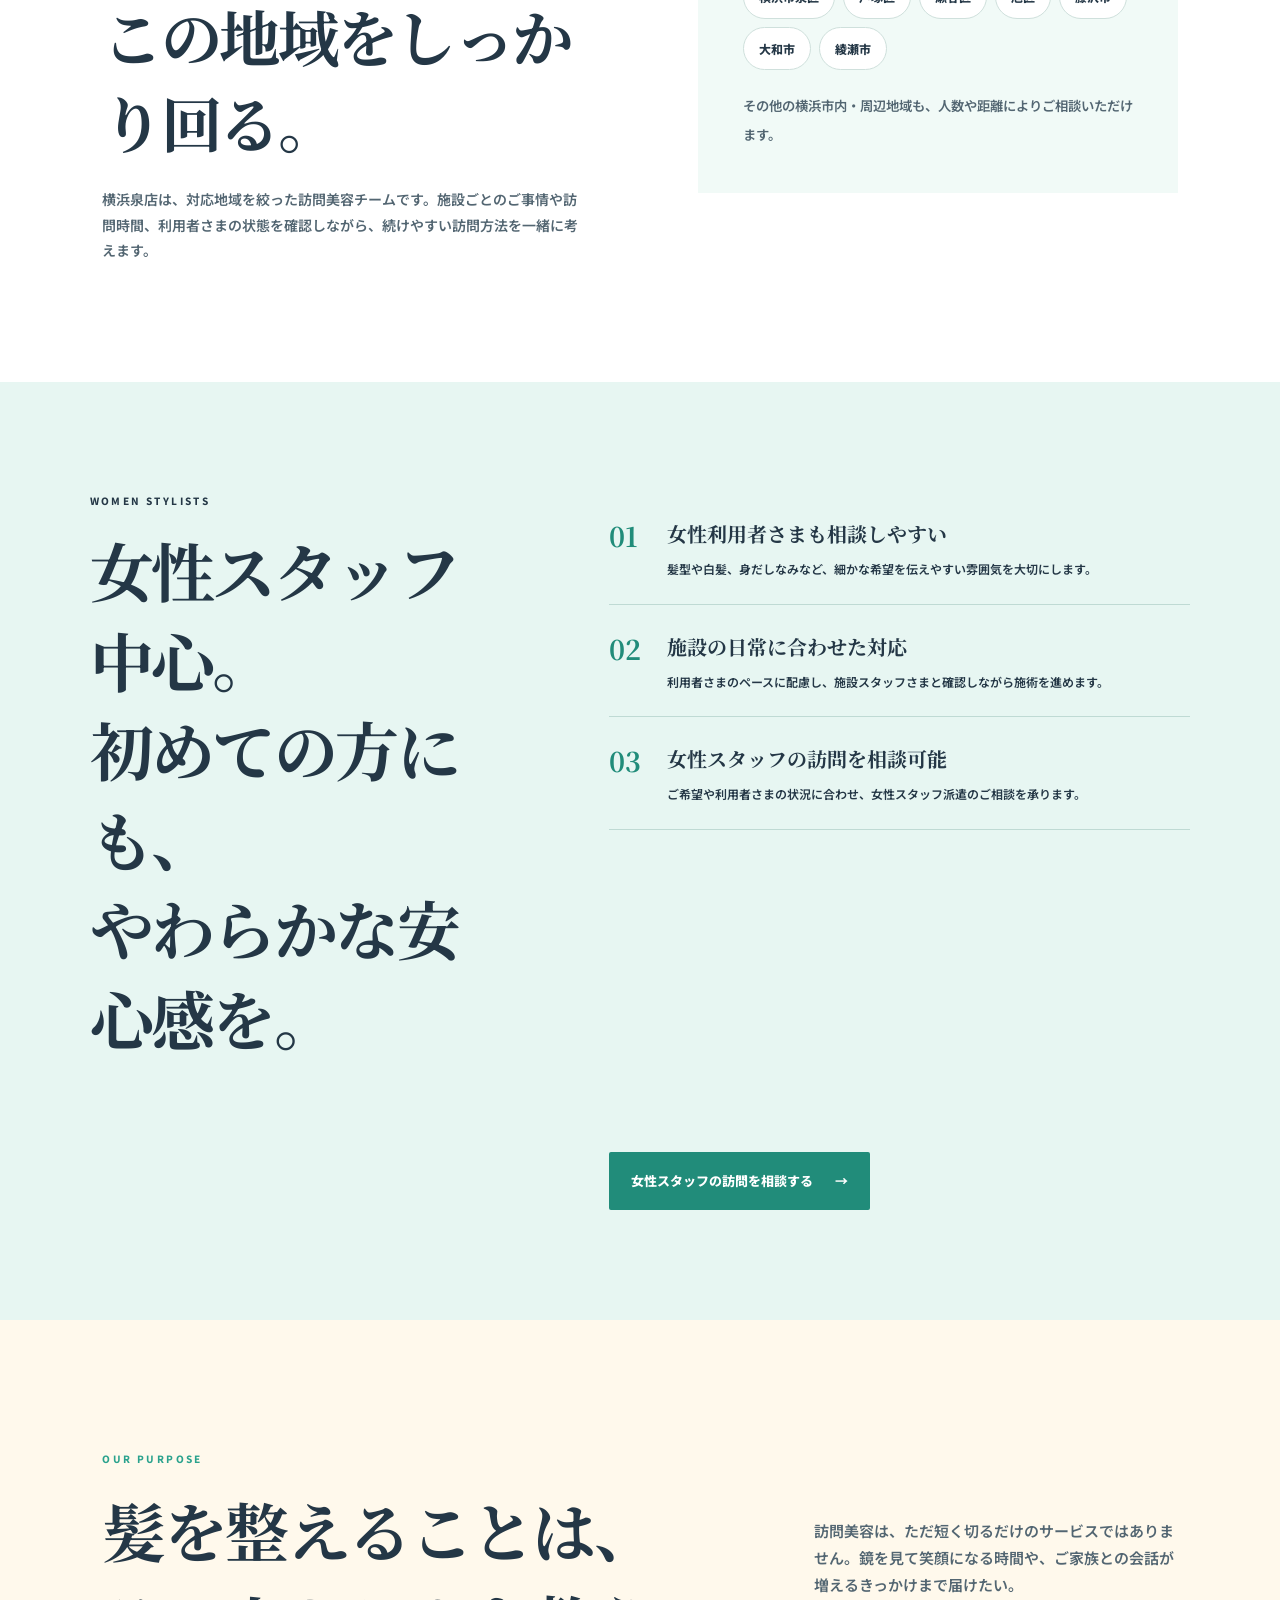
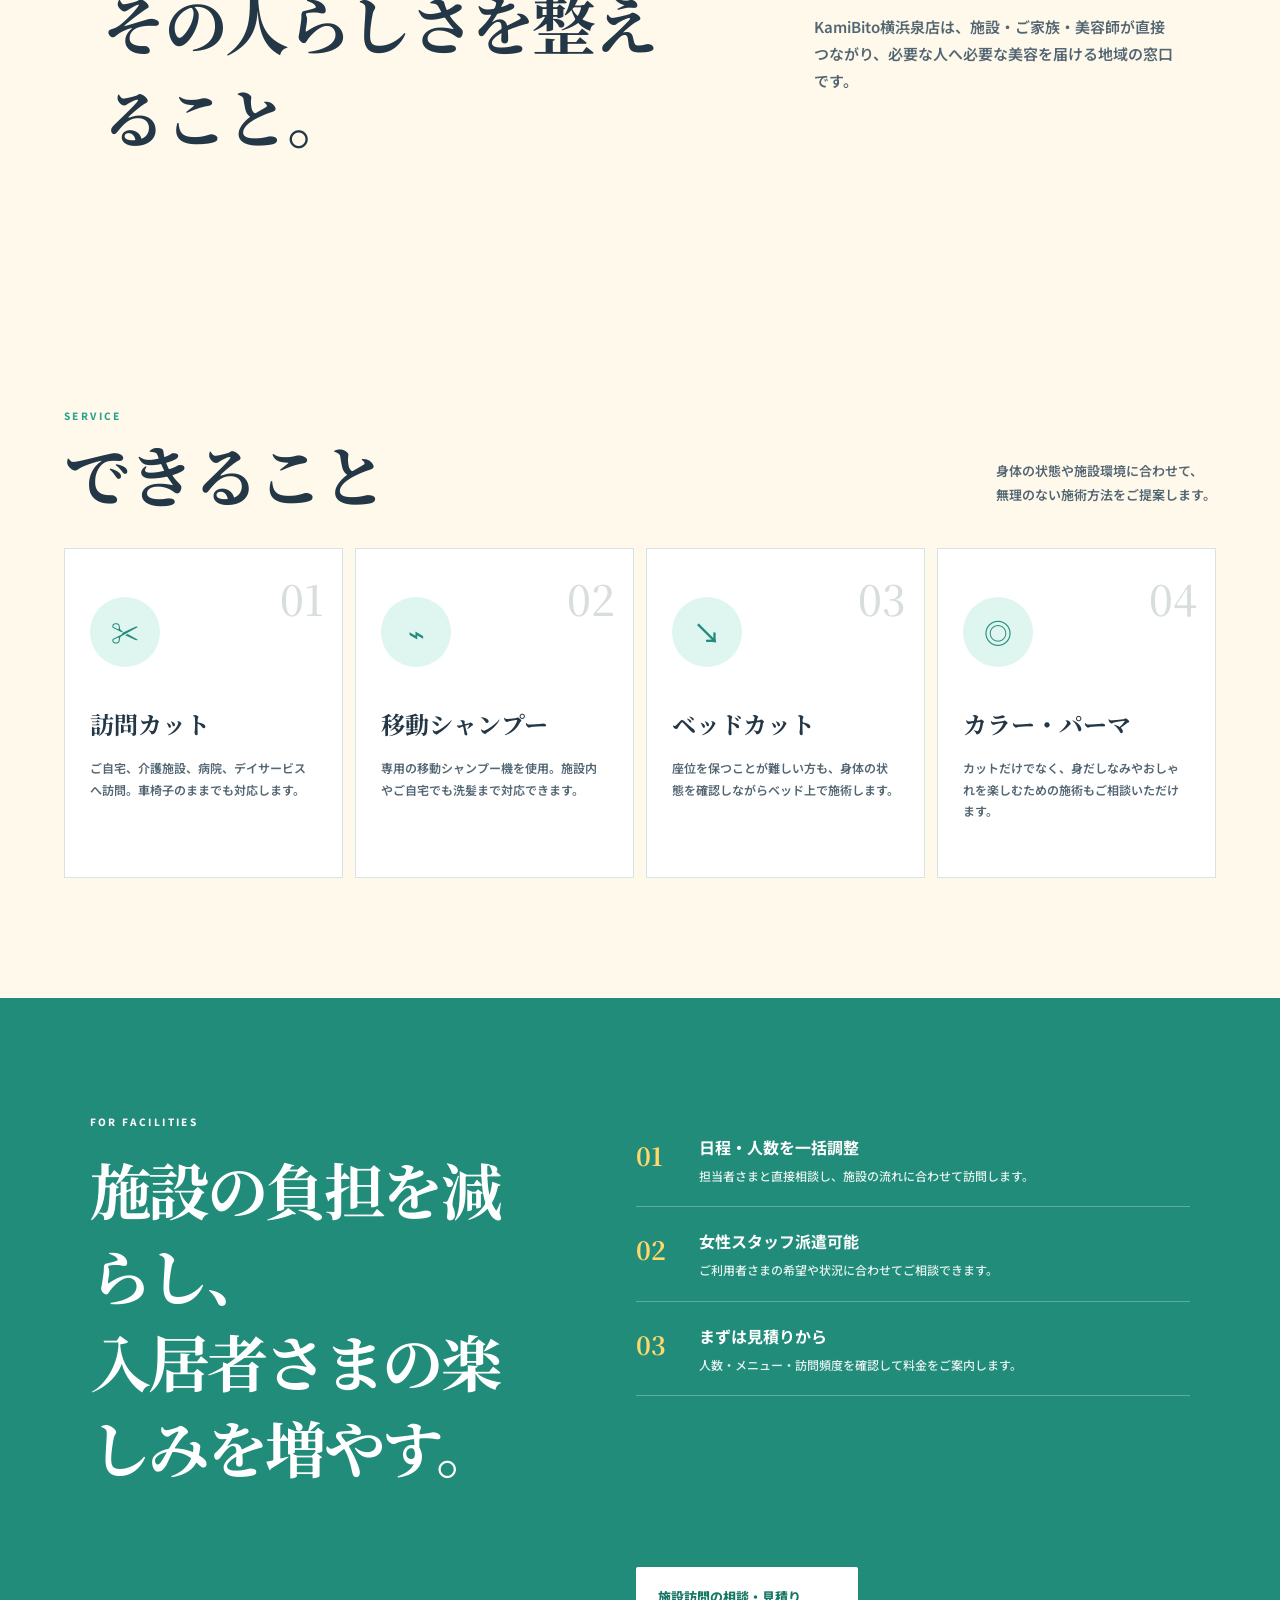
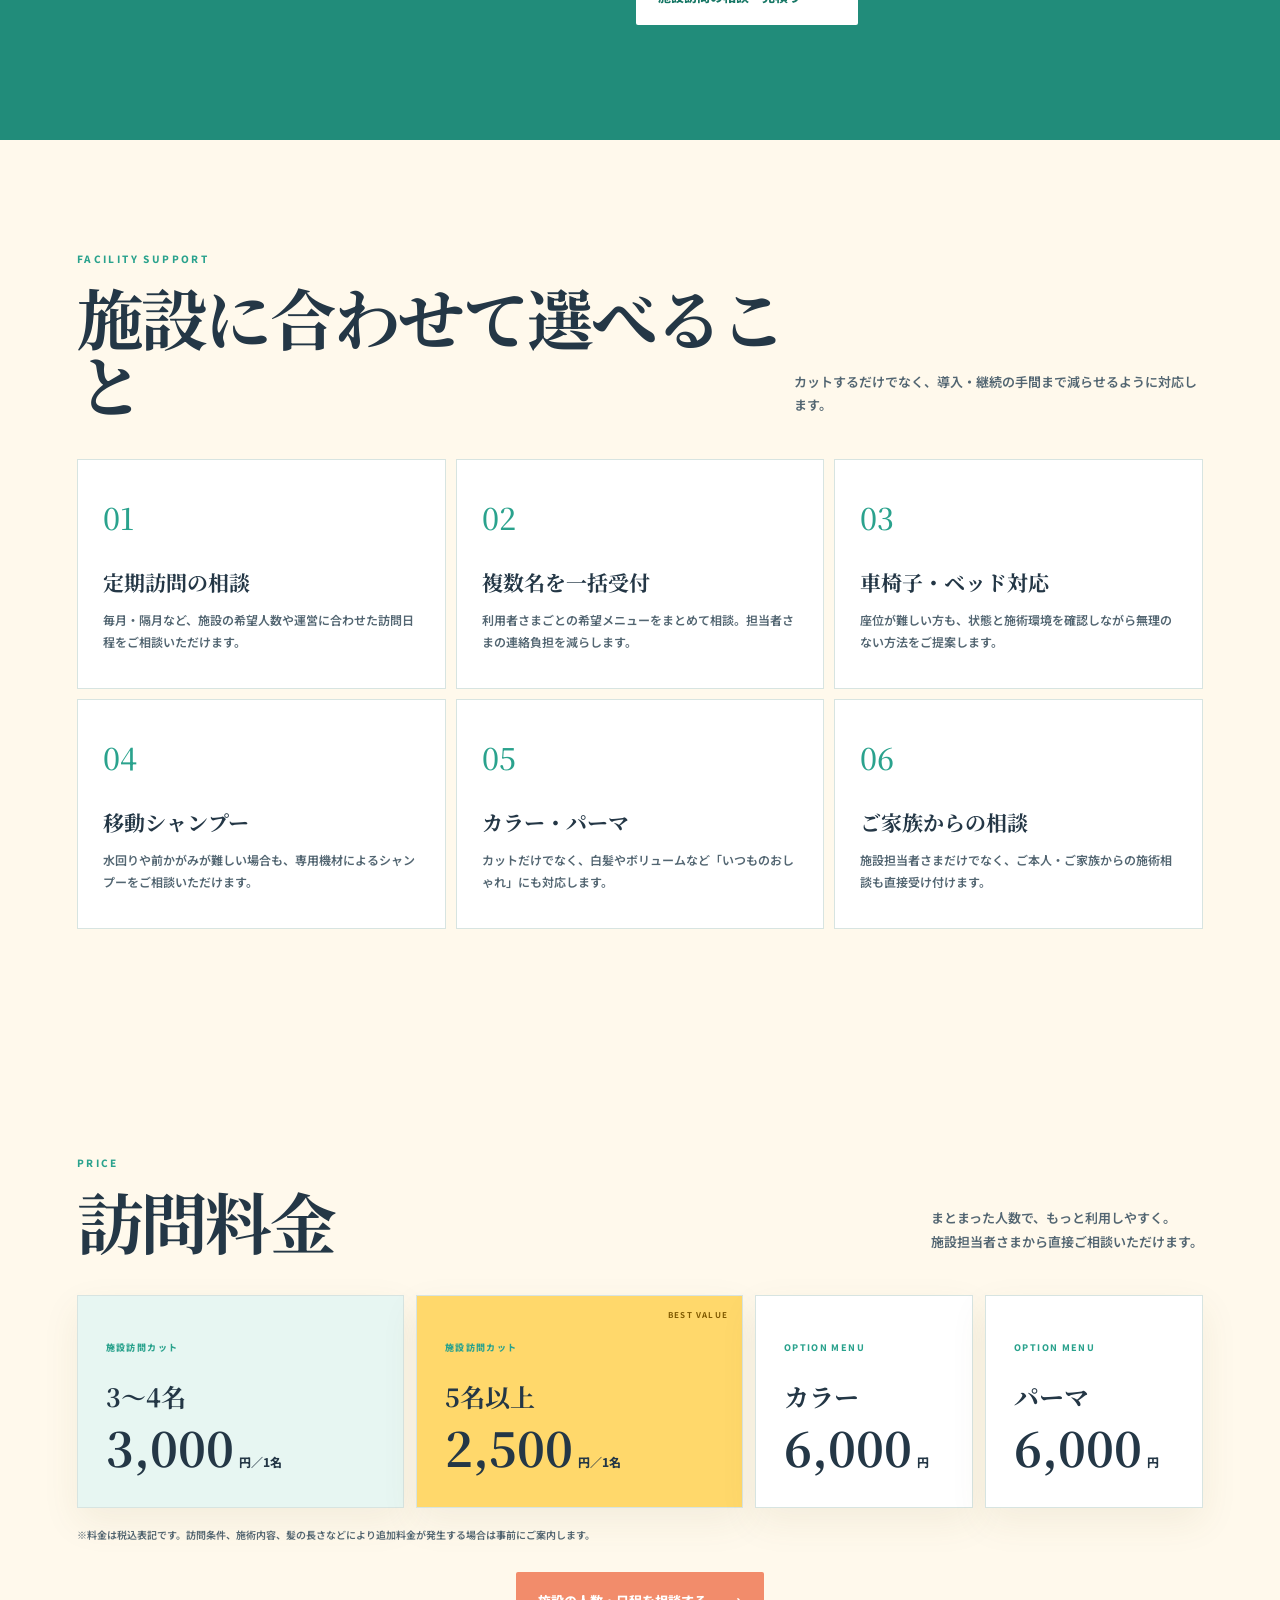
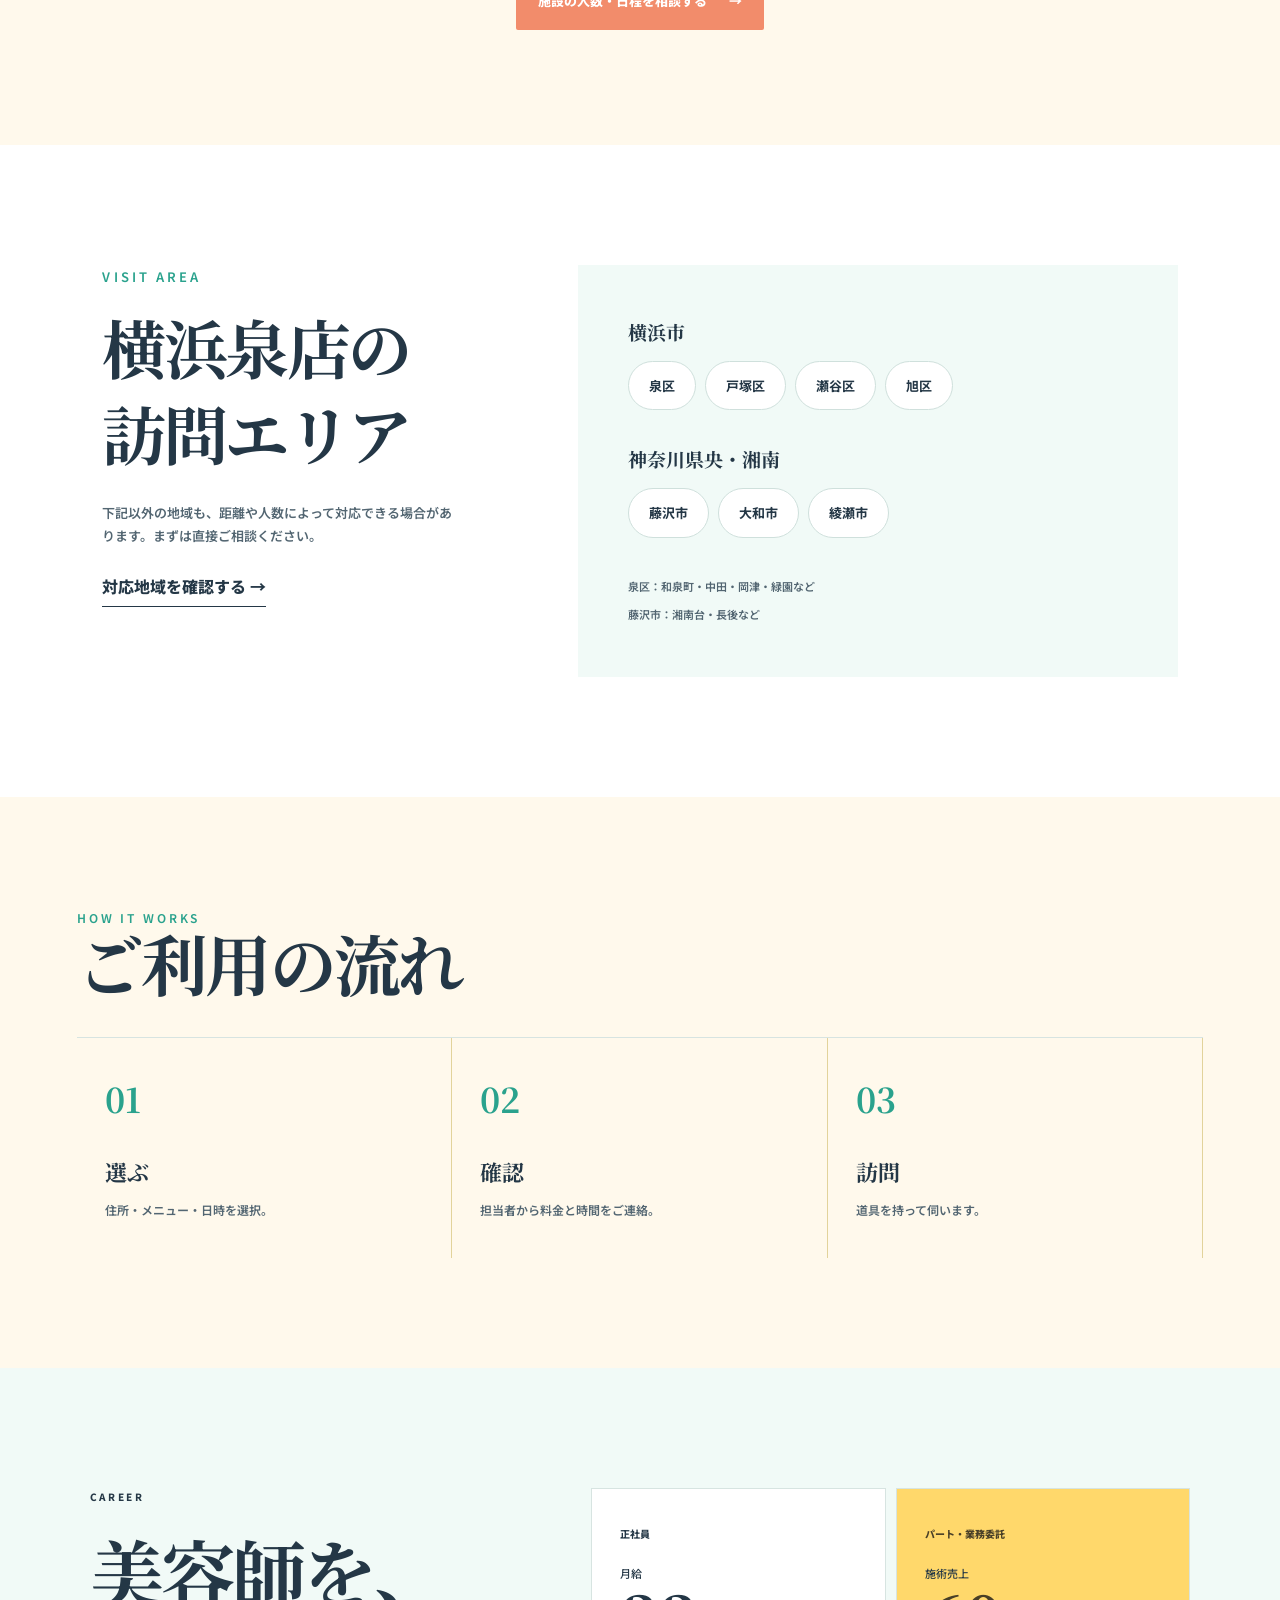
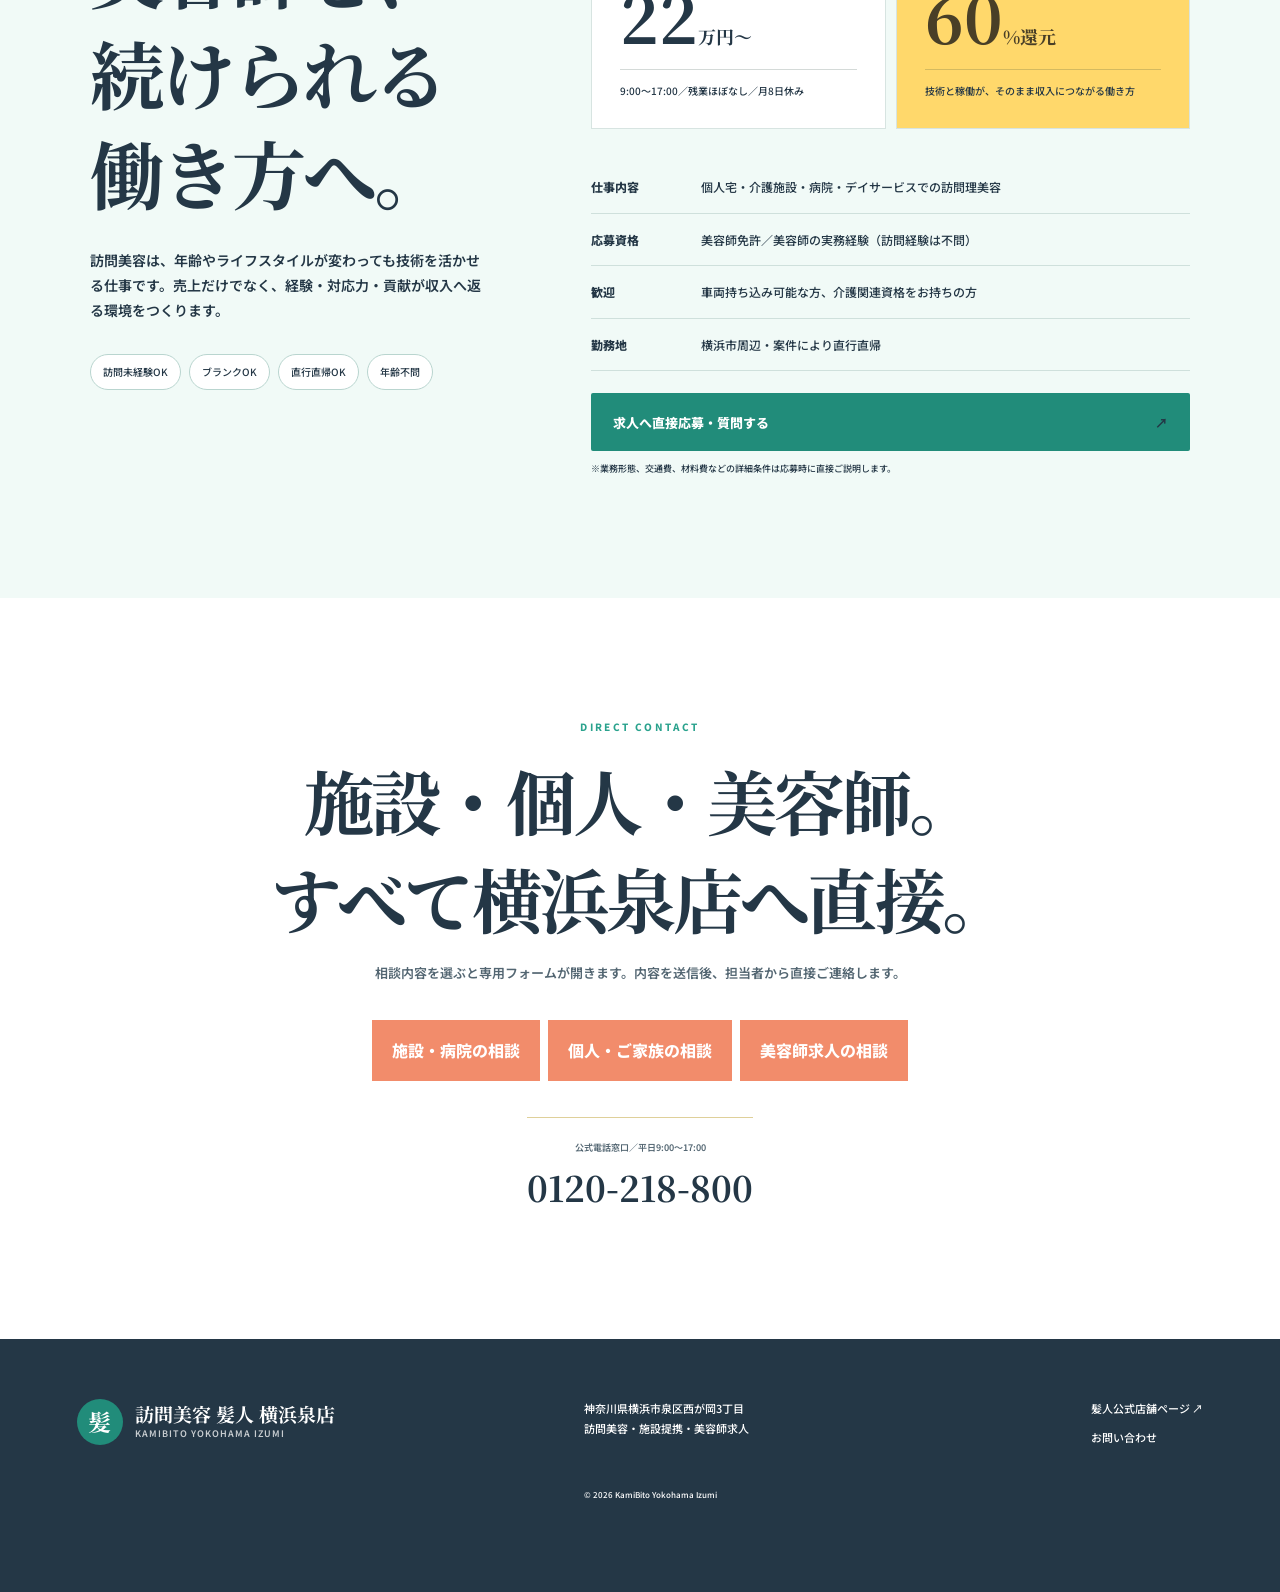
==== commit bd2eaecb: "矢田亜希子さんの画像を明るいデッサン風へ変更" ====
--- a/kamibito-yokohama-izumi/index.html
+++ b/kamibito-yokohama-izumi/index.html
@@ -21,7 +21,7 @@
   <link rel="preconnect" href="https://fonts.googleapis.com">
   <link rel="preconnect" href="https://fonts.gstatic.com" crossorigin>
   <link href="https://fonts.googleapis.com/css2?family=Noto+Sans+JP:wght@400;500;600;700;800&family=Noto+Serif+JP:wght@600;700&display=swap" rel="stylesheet">
-  <link rel="stylesheet" href="styles.css?v=20260812-3">
+  <link rel="stylesheet" href="styles.css?v=20260812-4">
   <script src="app.js?v=20260804-9" defer></script>
 </head>
 <body>
--- a/kamibito-yokohama-izumi/styles.css
+++ b/kamibito-yokohama-izumi/styles.css
@@ -145,3 +145,7 @@
 footer{background:#243746!important;color:#fff!important}footer p,footer small,footer a,footer button{color:#fff!important}.mobile-nav{background:rgba(255,255,255,.97)!important;border-color:#d7e4e1!important}.mobile-nav button,.mobile-nav a{color:#218c7a!important}
 .contact-dialog{background:#fff!important;color:#243746!important}.contact-dialog::backdrop{background:rgba(36,55,70,.55)}.dialog-nav{background:rgba(255,255,255,.97)!important}.dialog-home{background:#218c7a!important;border-color:#218c7a!important;color:#fff!important}.dialog-back{background:#fff9ec!important;color:#218c7a!important}.dialog-shell input,.dialog-shell select,.dialog-shell textarea{background:#fff!important;color:#243746!important}.menu-picker input:checked+span,.people-picker input:checked+span{background:#dff5ef!important;color:#167765!important;border-color:#218c7a!important}.menu-picker input:checked+span:after,.dialog-shell .time-picker input[type="radio"]:checked+span{background:#218c7a!important;border-color:#218c7a!important}
 @media(max-width:900px){.hero-overlay{background:linear-gradient(90deg,rgba(255,255,255,.95),rgba(255,255,255,.76) 72%,rgba(255,255,255,.28))!important}.desktop-nav.open{background:#fff!important;color:#243746!important}}
+
+/* Bright hand-drawn official-character portrait */
+.official-character-photo{background-image:url("assets/yada-dessin.webp")!important;background-size:cover!important;background-position:center 18%!important;background-repeat:no-repeat!important}
+@media(max-width:520px){.official-character-photo{background-size:cover!important;background-position:center 18%!important}}
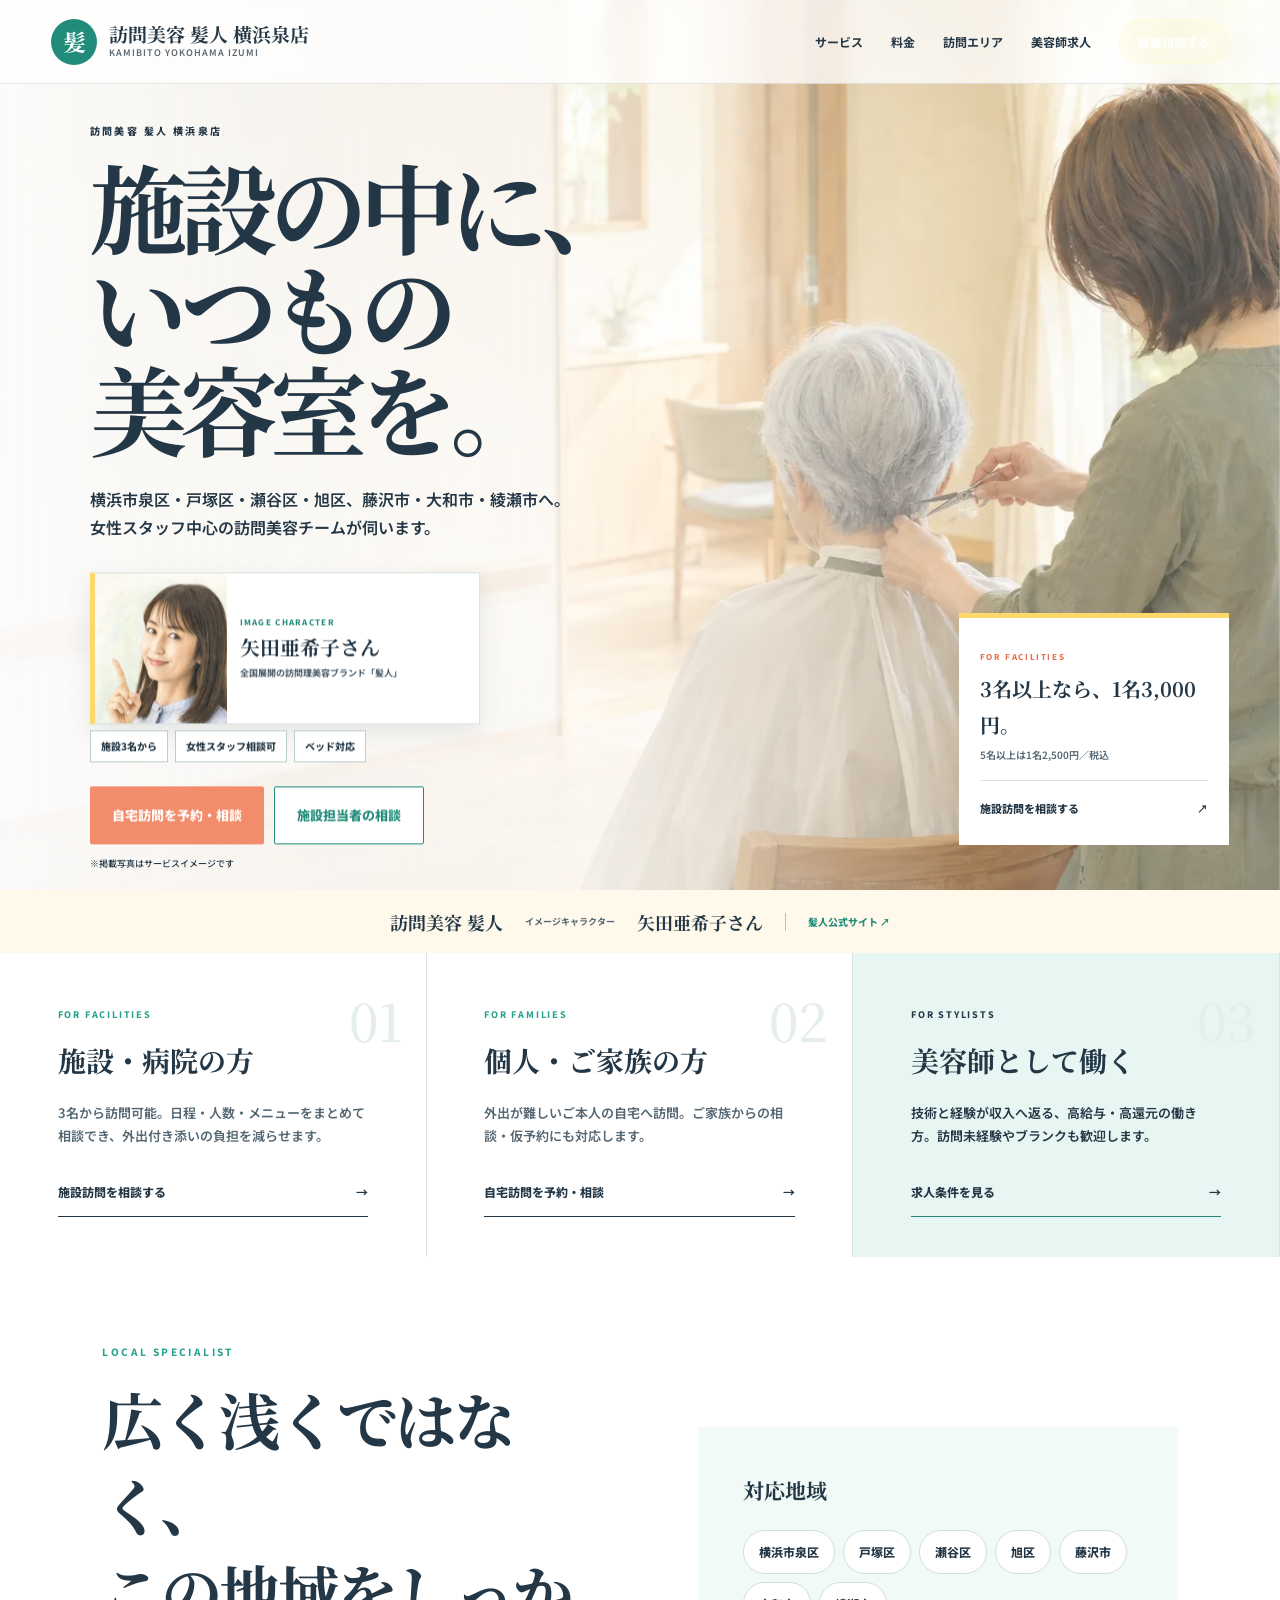
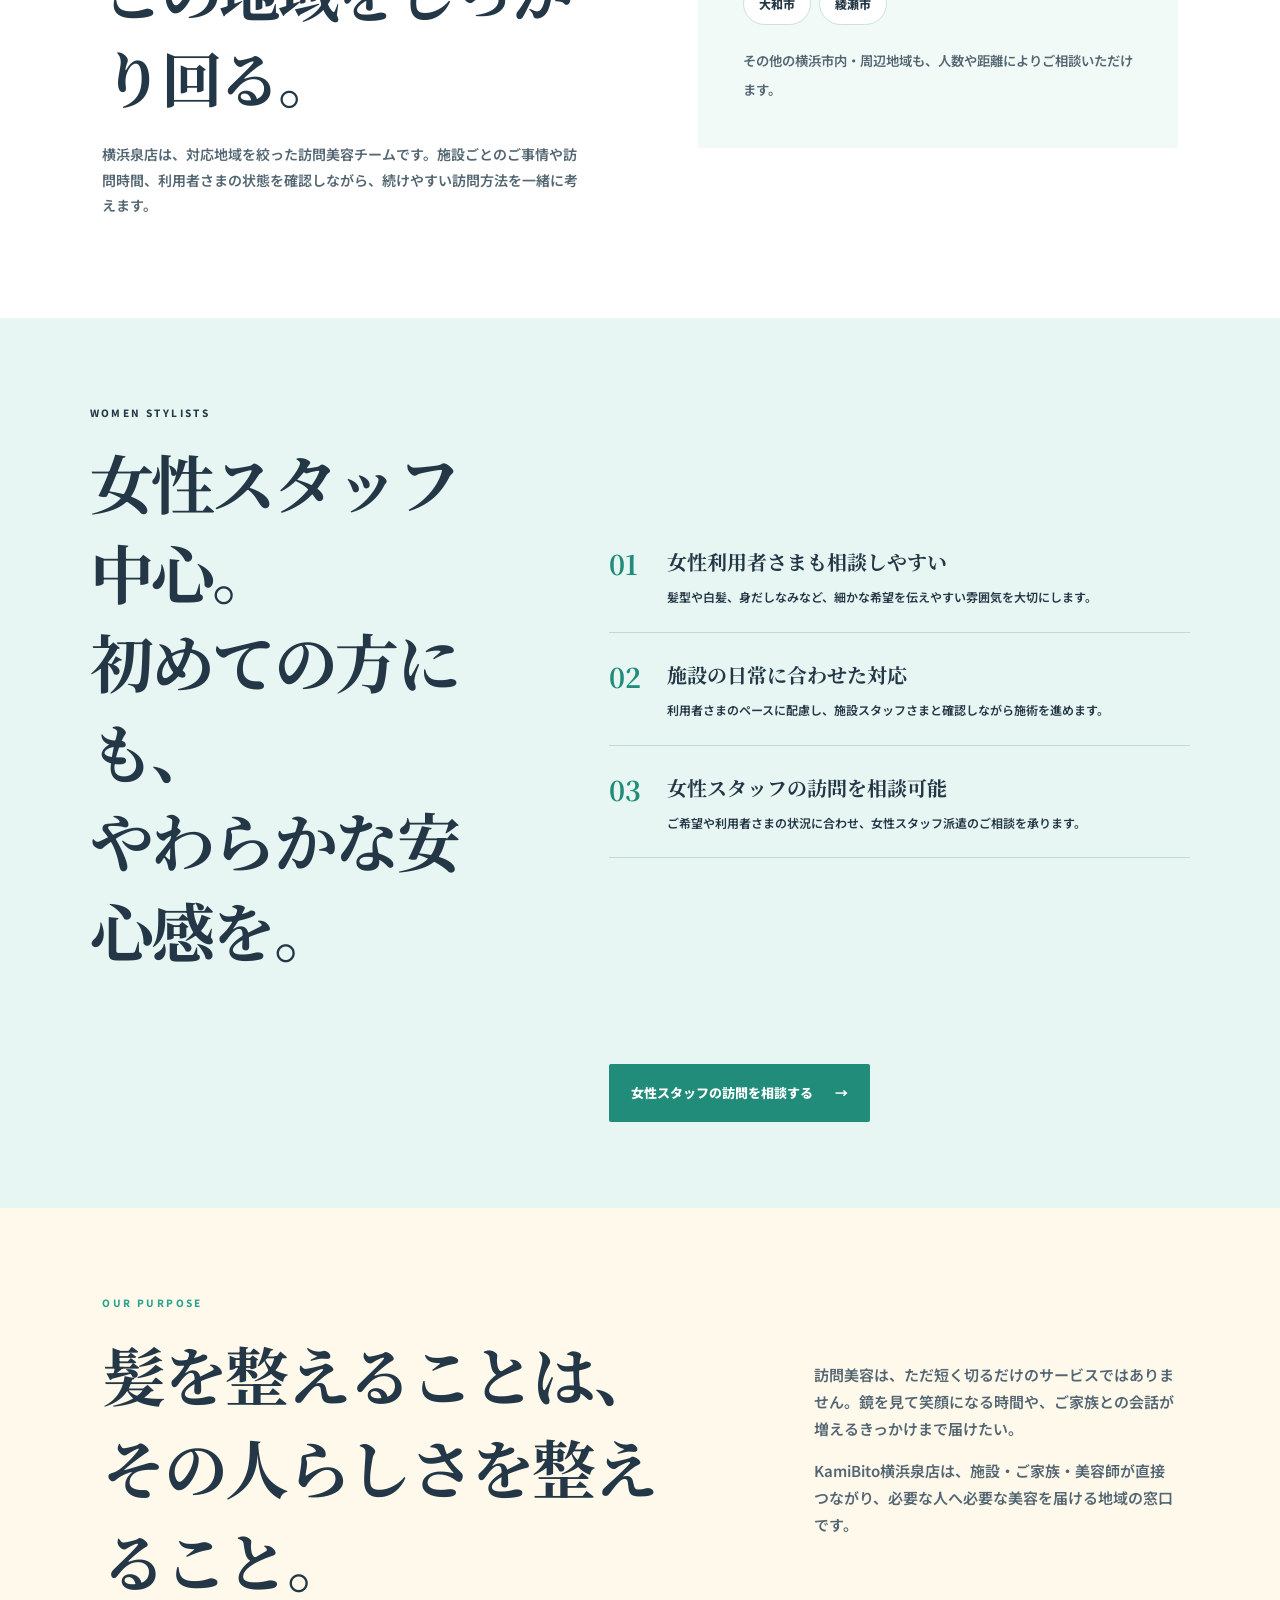
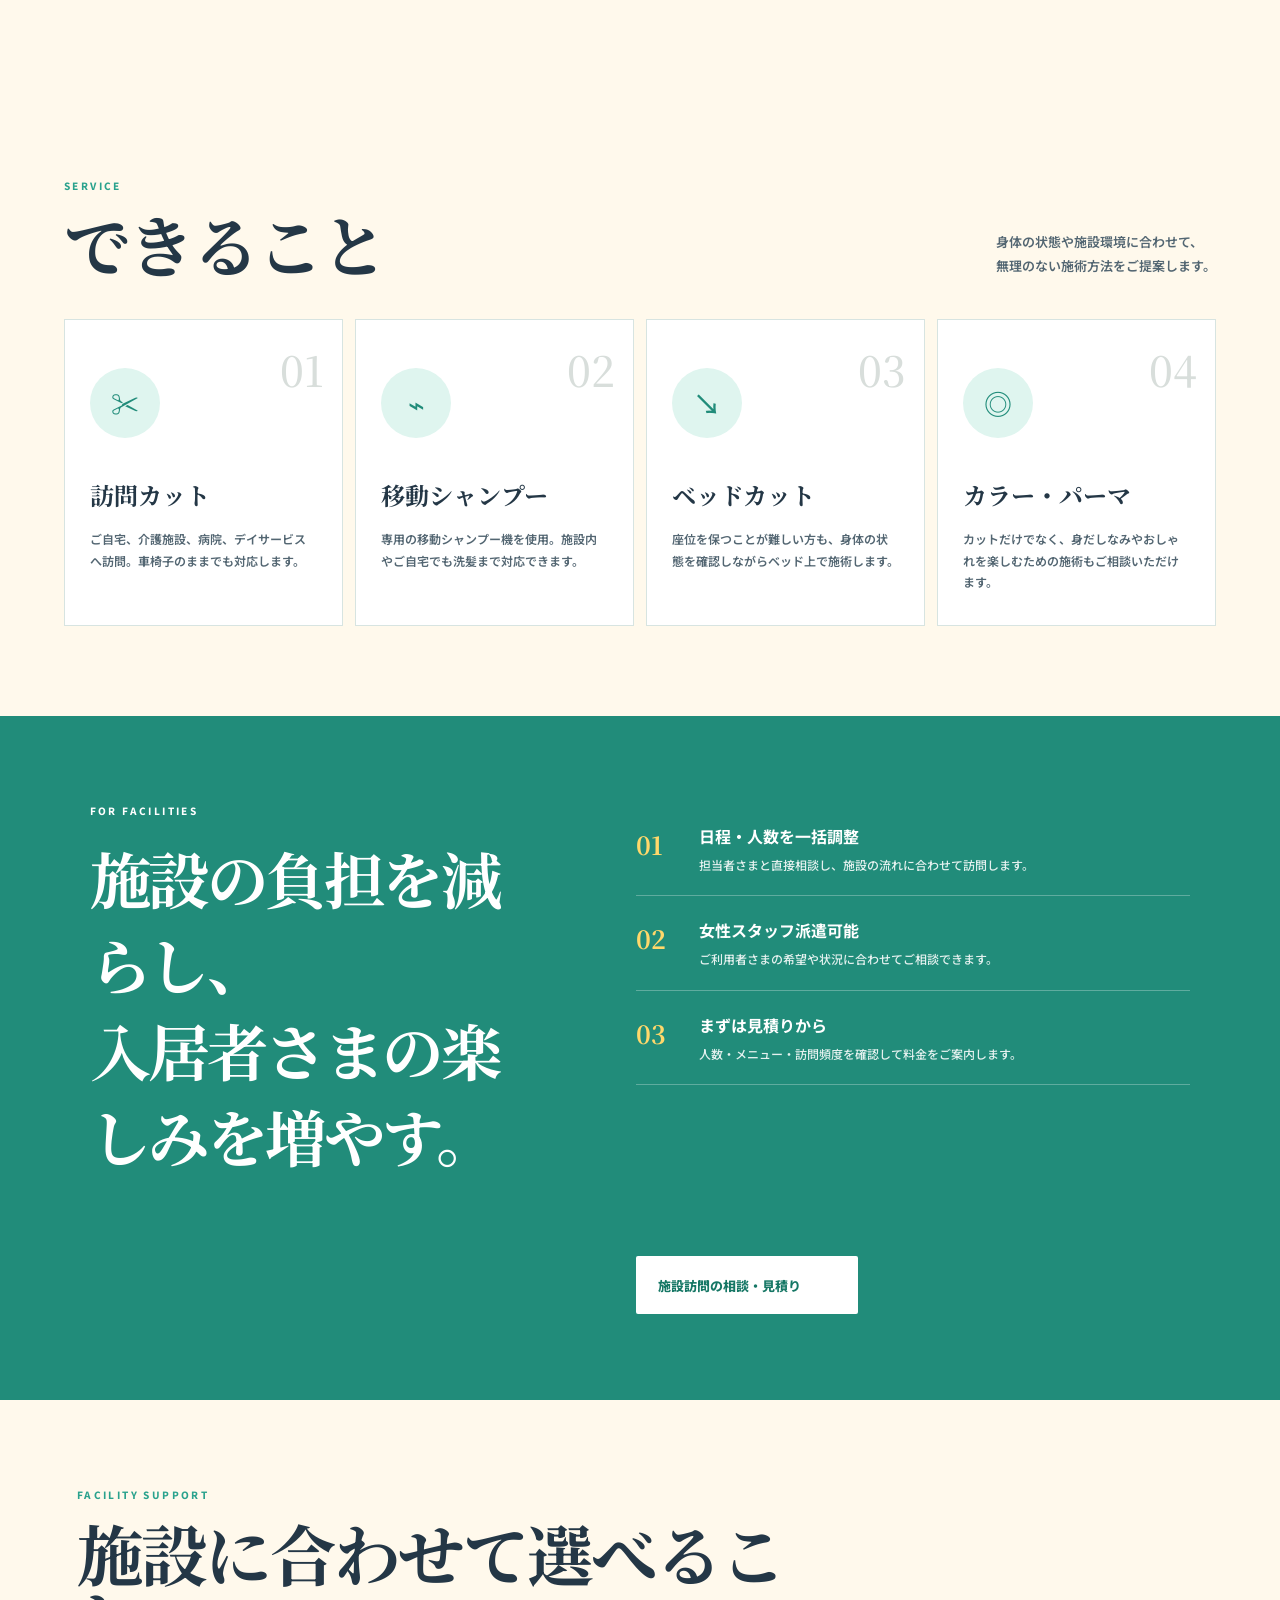
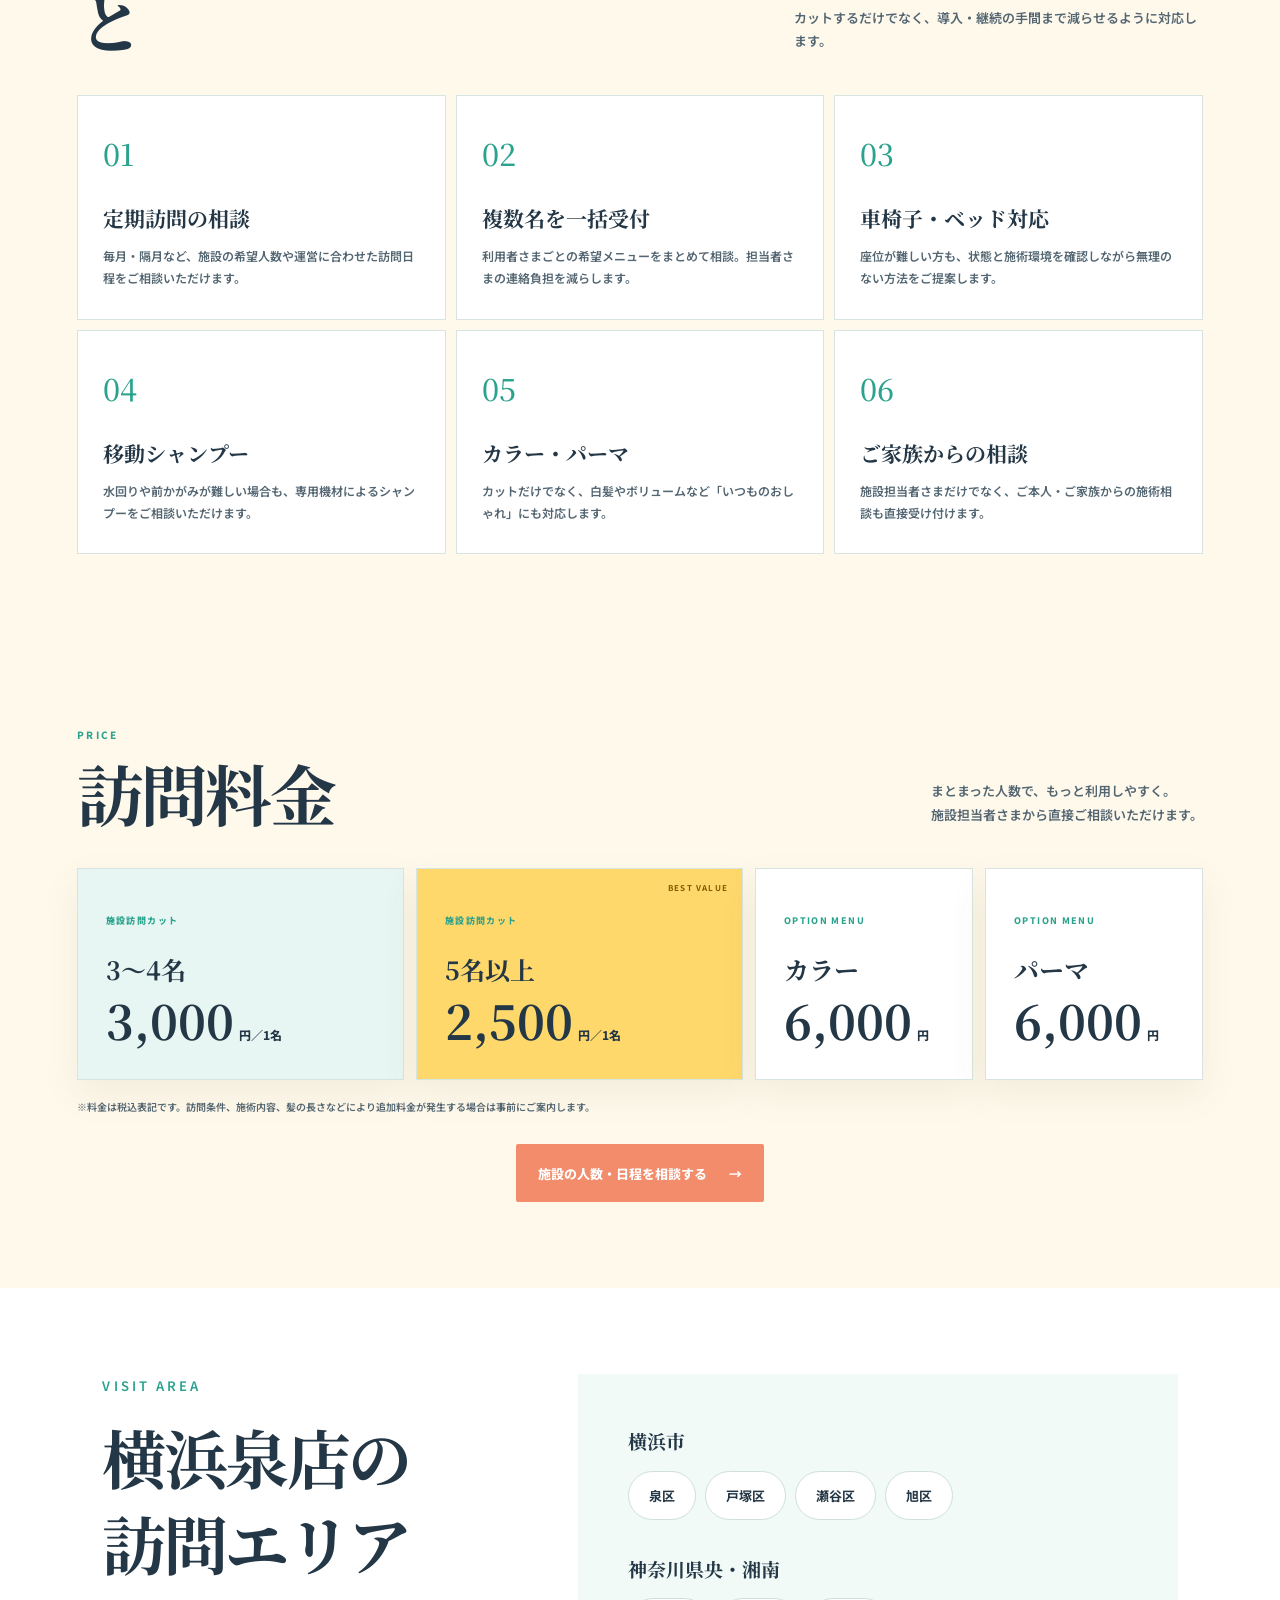
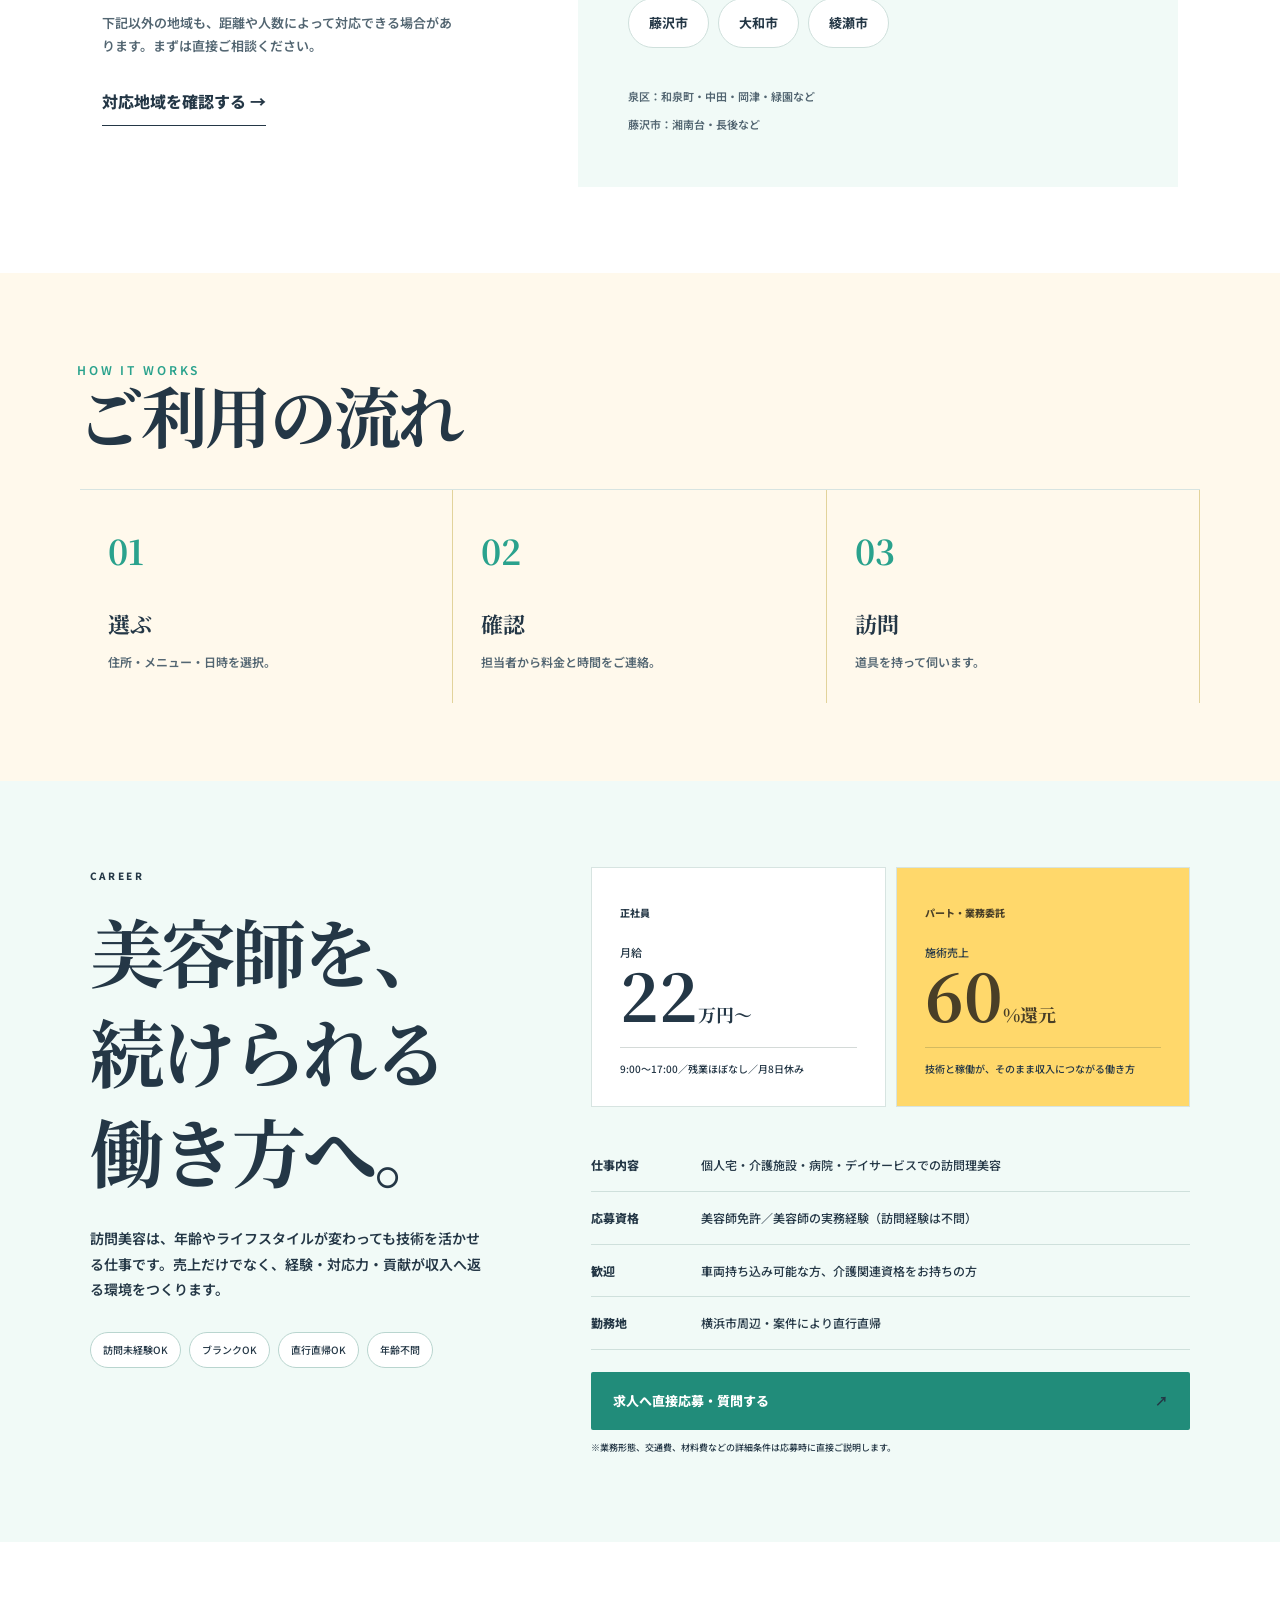
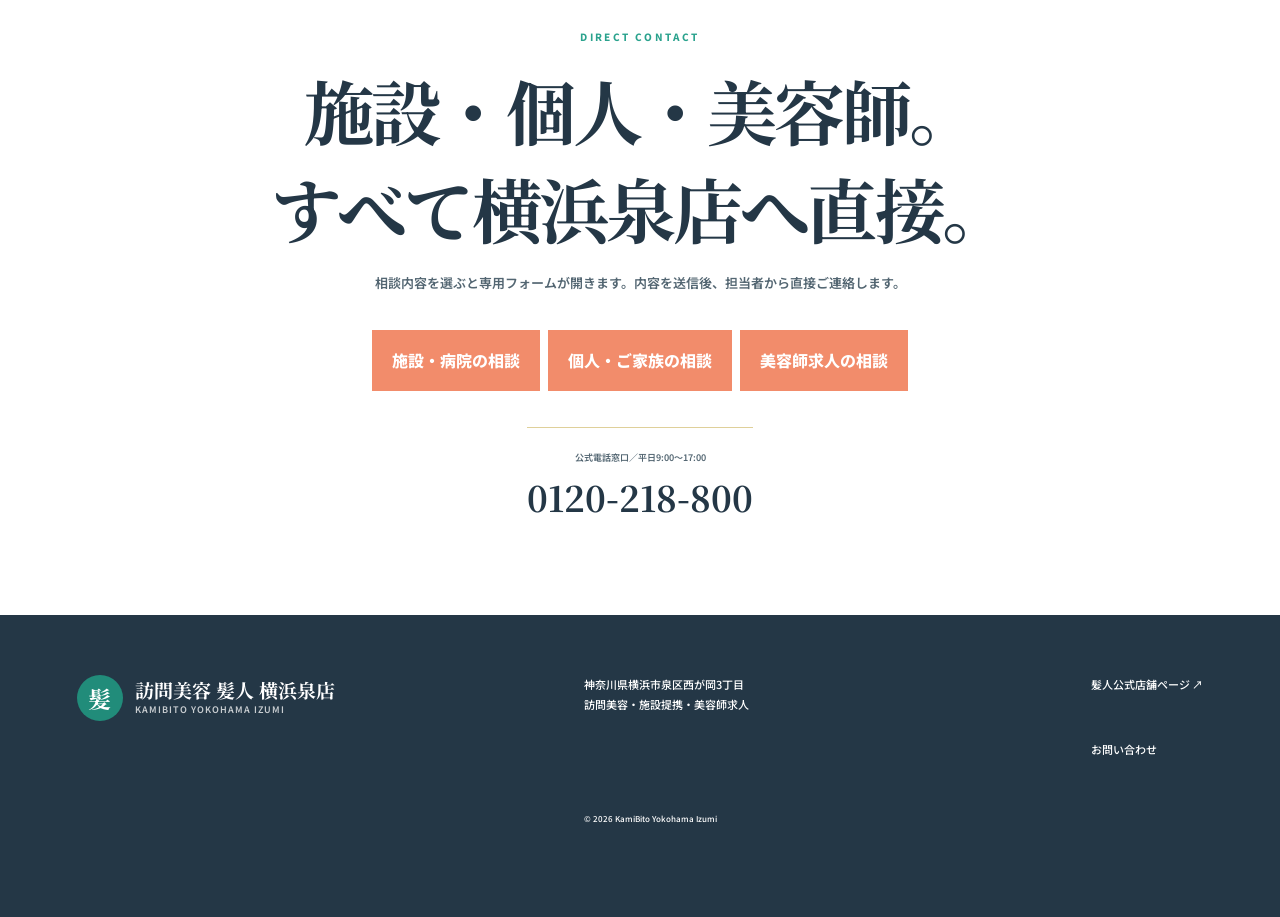
==== commit 022faacd: "料金と予約導線を分かりやすく改善" ====
--- a/kamibito-yokohama-izumi/index.html
+++ b/kamibito-yokohama-izumi/index.html
@@ -21,7 +21,7 @@
   <link rel="preconnect" href="https://fonts.googleapis.com">
   <link rel="preconnect" href="https://fonts.gstatic.com" crossorigin>
   <link href="https://fonts.googleapis.com/css2?family=Noto+Sans+JP:wght@400;500;600;700;800&family=Noto+Serif+JP:wght@600;700&display=swap" rel="stylesheet">
-  <link rel="stylesheet" href="styles.css?v=20260812-4">
+  <link rel="stylesheet" href="styles.css?v=20260818-1">
   <script src="app.js?v=20260804-9" defer></script>
 </head>
 <body>
@@ -31,7 +31,7 @@
       <span><strong>訪問美容 髪人 横浜泉店</strong><small>KAMIBITO YOKOHAMA IZUMI</small></span>
     </a>
     <nav class="desktop-nav" aria-label="メインメニュー">
-      <a href="#service">サービス</a><a href="#area">訪問エリア</a><a href="#recruit">美容師求人</a>
+      <a href="#service">サービス</a><a href="#price">料金</a><a href="#area">訪問エリア</a><a href="#recruit">美容師求人</a>
       <button class="header-cta" type="button" data-open-contact="general">直接相談する</button>
     </nav>
     <button class="menu-toggle" type="button" aria-label="メニューを開く" aria-expanded="false"><span></span><span></span></button>
@@ -48,7 +48,7 @@
         <div class="character-badge"><div class="official-character-photo" role="img" aria-label="髪人イメージキャラクター 矢田亜希子さん"></div><div><small>IMAGE CHARACTER</small><strong>矢田亜希子さん</strong><span>全国展開の訪問理美容ブランド「髪人」</span></div></div>
         <div class="hero-tags"><span>施設3名から</span><span>女性スタッフ相談可</span><span>ベッド対応</span></div>
         <div class="hero-actions">
-          <button class="btn primary" type="button" data-open-contact="personal">個人・ご家族の相談</button>
+          <button class="btn primary" type="button" data-open-contact="personal">自宅訪問を予約・相談</button>
           <button class="btn glass" type="button" data-open-contact="facility">施設担当者の相談</button>
         </div>
         <p class="image-note">※掲載写真はサービスイメージです</p>
@@ -63,7 +63,7 @@
 
     <section class="gateway" aria-label="ご用件を選択">
       <article><span>01</span><small>FOR FACILITIES</small><h2>施設・病院の方</h2><p>3名から訪問可能。日程・人数・メニューをまとめて相談でき、外出付き添いの負担を減らせます。</p><button type="button" data-open-contact="facility">施設訪問を相談する <b>→</b></button></article>
-      <article><span>02</span><small>FOR FAMILIES</small><h2>個人・ご家族の方</h2><p>外出が難しいご本人の自宅へ訪問。ご家族からの相談・仮予約にも対応します。</p><button type="button" data-open-contact="personal">自宅訪問を相談する <b>→</b></button></article>
+      <article><span>02</span><small>FOR FAMILIES</small><h2>個人・ご家族の方</h2><p>外出が難しいご本人の自宅へ訪問。ご家族からの相談・仮予約にも対応します。</p><button type="button" data-open-contact="personal">自宅訪問を予約・相談 <b>→</b></button></article>
       <article class="gateway-recruit"><span>03</span><small>FOR STYLISTS</small><h2>美容師として働く</h2><p>技術と経験が収入へ返る、高給与・高還元の働き方。訪問未経験やブランクも歓迎します。</p><a href="#recruit">求人条件を見る <b>→</b></a></article>
     </section>
 
@@ -157,7 +157,7 @@
 
   <footer><div class="brand footer-brand"><span class="brand-mark">髪</span><span><strong>訪問美容 髪人 横浜泉店</strong><small>KAMIBITO YOKOHAMA IZUMI</small></span></div><p>神奈川県横浜市泉区西が岡3丁目<br>訪問美容・施設提携・美容師求人</p><div><a href="https://www.kamibito.co.jp/shop_info/%E6%A8%AA%E6%B5%9C%E6%B3%89%E5%BA%97" target="_blank" rel="noopener">髪人公式店舗ページ ↗</a><button type="button" data-open-contact="general">お問い合わせ</button></div><small>© 2026 KamiBito Yokohama Izumi</small></footer>
 
-  <nav class="mobile-nav"><button type="button" data-open-contact="personal"><span>⌂</span>自宅訪問</button><button type="button" data-open-contact="facility"><span>▦</span>施設相談</button><a href="#recruit"><span>✂</span>求人</a></nav>
+  <nav class="mobile-nav"><button type="button" data-open-contact="personal"><span>⌂</span>自宅予約</button><button type="button" data-open-contact="facility"><span>▦</span>施設相談</button><a href="#recruit"><span>✂</span>求人</a></nav>
 
   <dialog class="contact-dialog" id="contactDialog">
     <form method="dialog" class="dialog-shell" id="contactForm">
--- a/kamibito-yokohama-izumi/styles.css
+++ b/kamibito-yokohama-izumi/styles.css
@@ -149,3 +149,17 @@
 /* Bright hand-drawn official-character portrait */
 .official-character-photo{background-image:url("assets/yada-dessin.webp")!important;background-size:cover!important;background-position:center 18%!important;background-repeat:no-repeat!important}
 @media(max-width:520px){.official-character-photo{background-size:cover!important;background-position:center 18%!important}}
+
+/* Objective UX pass: shorter page, clearer actions, larger tap targets */
+.gateway article{min-height:285px;padding-top:44px;padding-bottom:40px}.statement,.local-specialist,.women-team,.facility-band,.facility-solutions,.price,.area,.flow,.recruit,.direct-contact{padding-top:86px;padding-bottom:86px}.service{padding-top:86px;padding-bottom:90px}.women-team{align-items:center}.service-grid article{min-height:285px}.solution-grid article{min-height:205px}.flow{padding-bottom:78px}.flow ol{max-width:1120px}.flow li{min-height:175px}.desktop-nav a{display:flex;align-items:center;min-height:44px}.hero-card button,.gateway button,.gateway a,.text-link,footer a,footer button{min-height:44px;align-items:center}.header-cta{min-height:44px}
+@media(max-width:900px){
+  .gateway article{padding:30px 22px;min-height:auto}.gateway p{margin-bottom:18px}
+  .statement,.local-specialist,.women-team,.facility-band,.facility-solutions,.price,.area,.flow,.recruit,.direct-contact{padding-top:58px!important;padding-bottom:58px!important}
+  .service{padding-top:58px!important;padding-bottom:62px!important}
+  .statement h2,.local-title h2,.women-team h2,.facility-band h2,.area h2,.recruit h2,.direct-contact h2{font-size:36px!important;line-height:1.38!important}
+  .section-head h2{font-size:39px!important}.section-head{margin-bottom:23px!important}
+  .service-grid article{min-height:230px;padding:18px 16px}.service-icon{margin:12px 0 20px}
+  .solution-grid article{min-height:185px}.flow li{min-height:130px}
+  .mobile-nav button,.mobile-nav a{min-height:50px;display:grid;place-items:center;align-content:center}
+}
+@media(max-width:460px){.service-grid article{min-height:auto;padding:20px 18px}.service-icon{margin:8px 0 15px}.solution-grid article{min-height:auto}.hero h1{font-size:43px!important;line-height:1.12!important}.hero-lead br{display:none}}
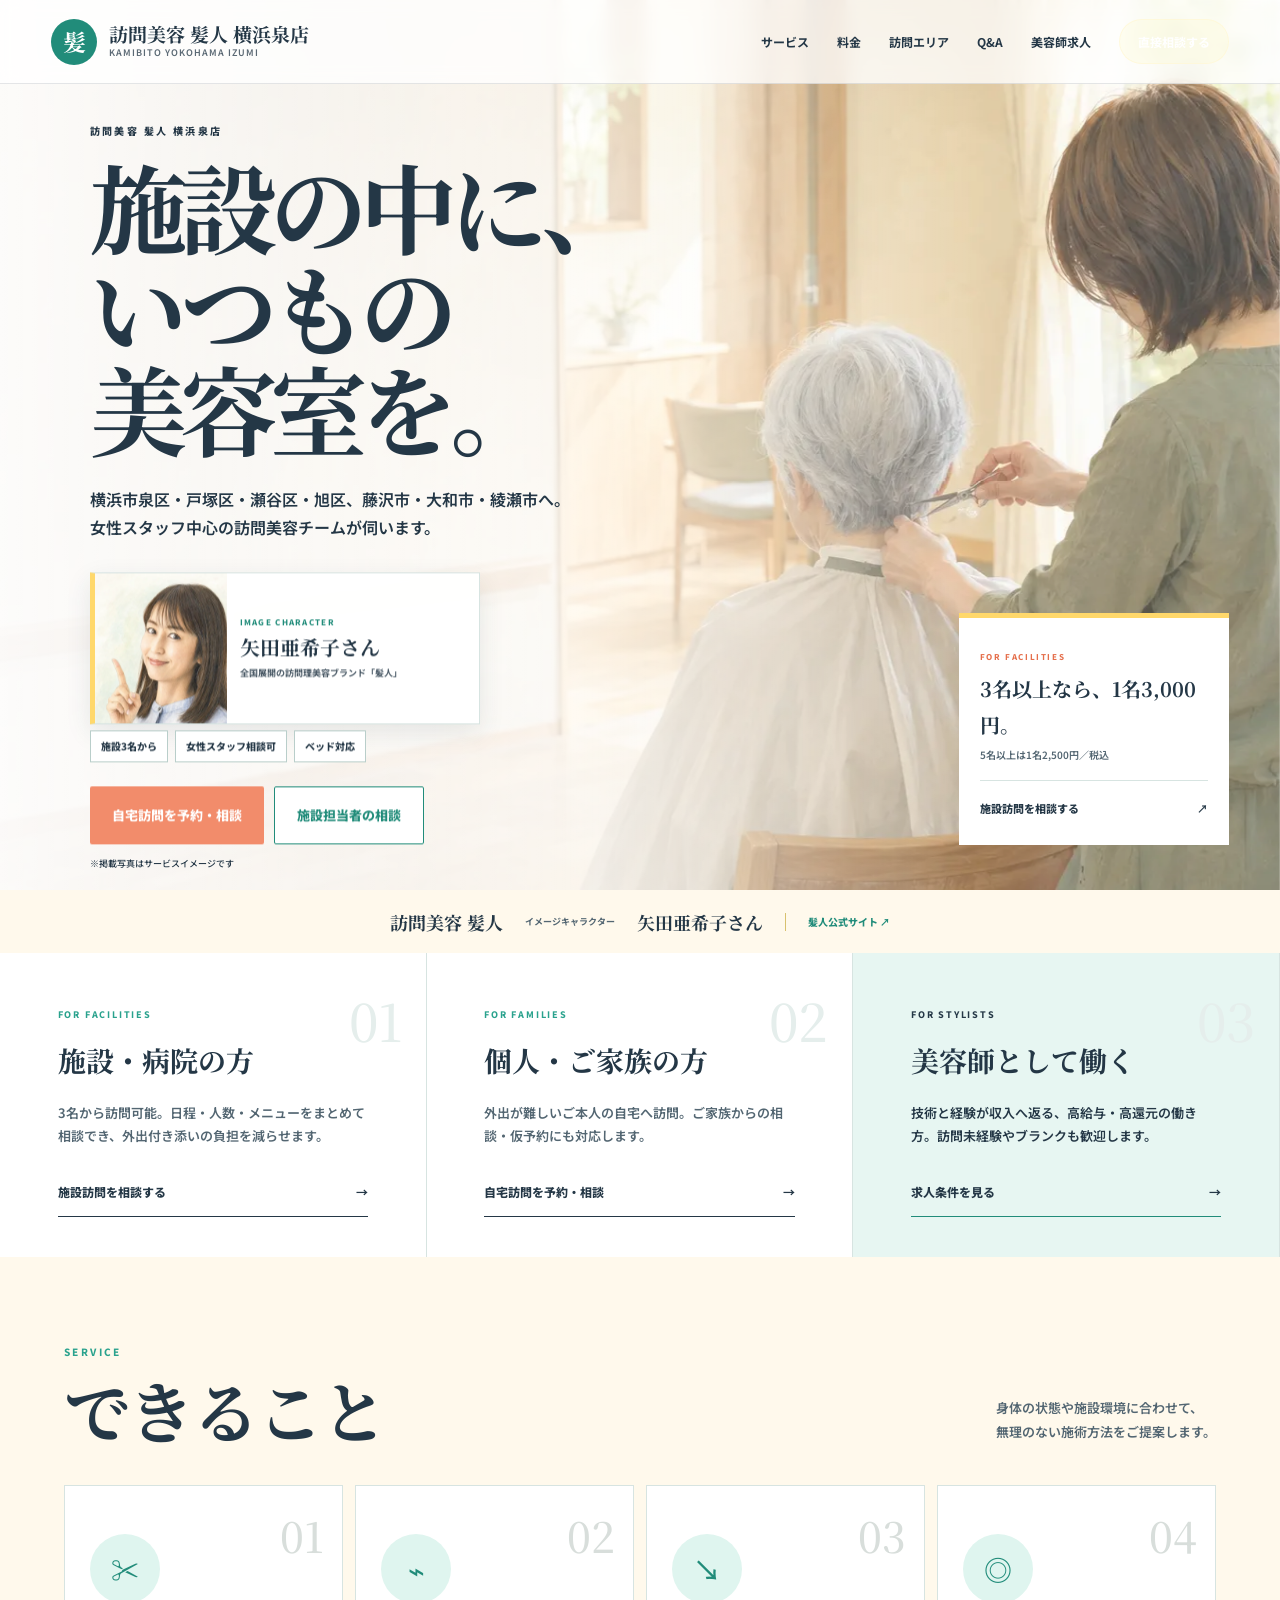
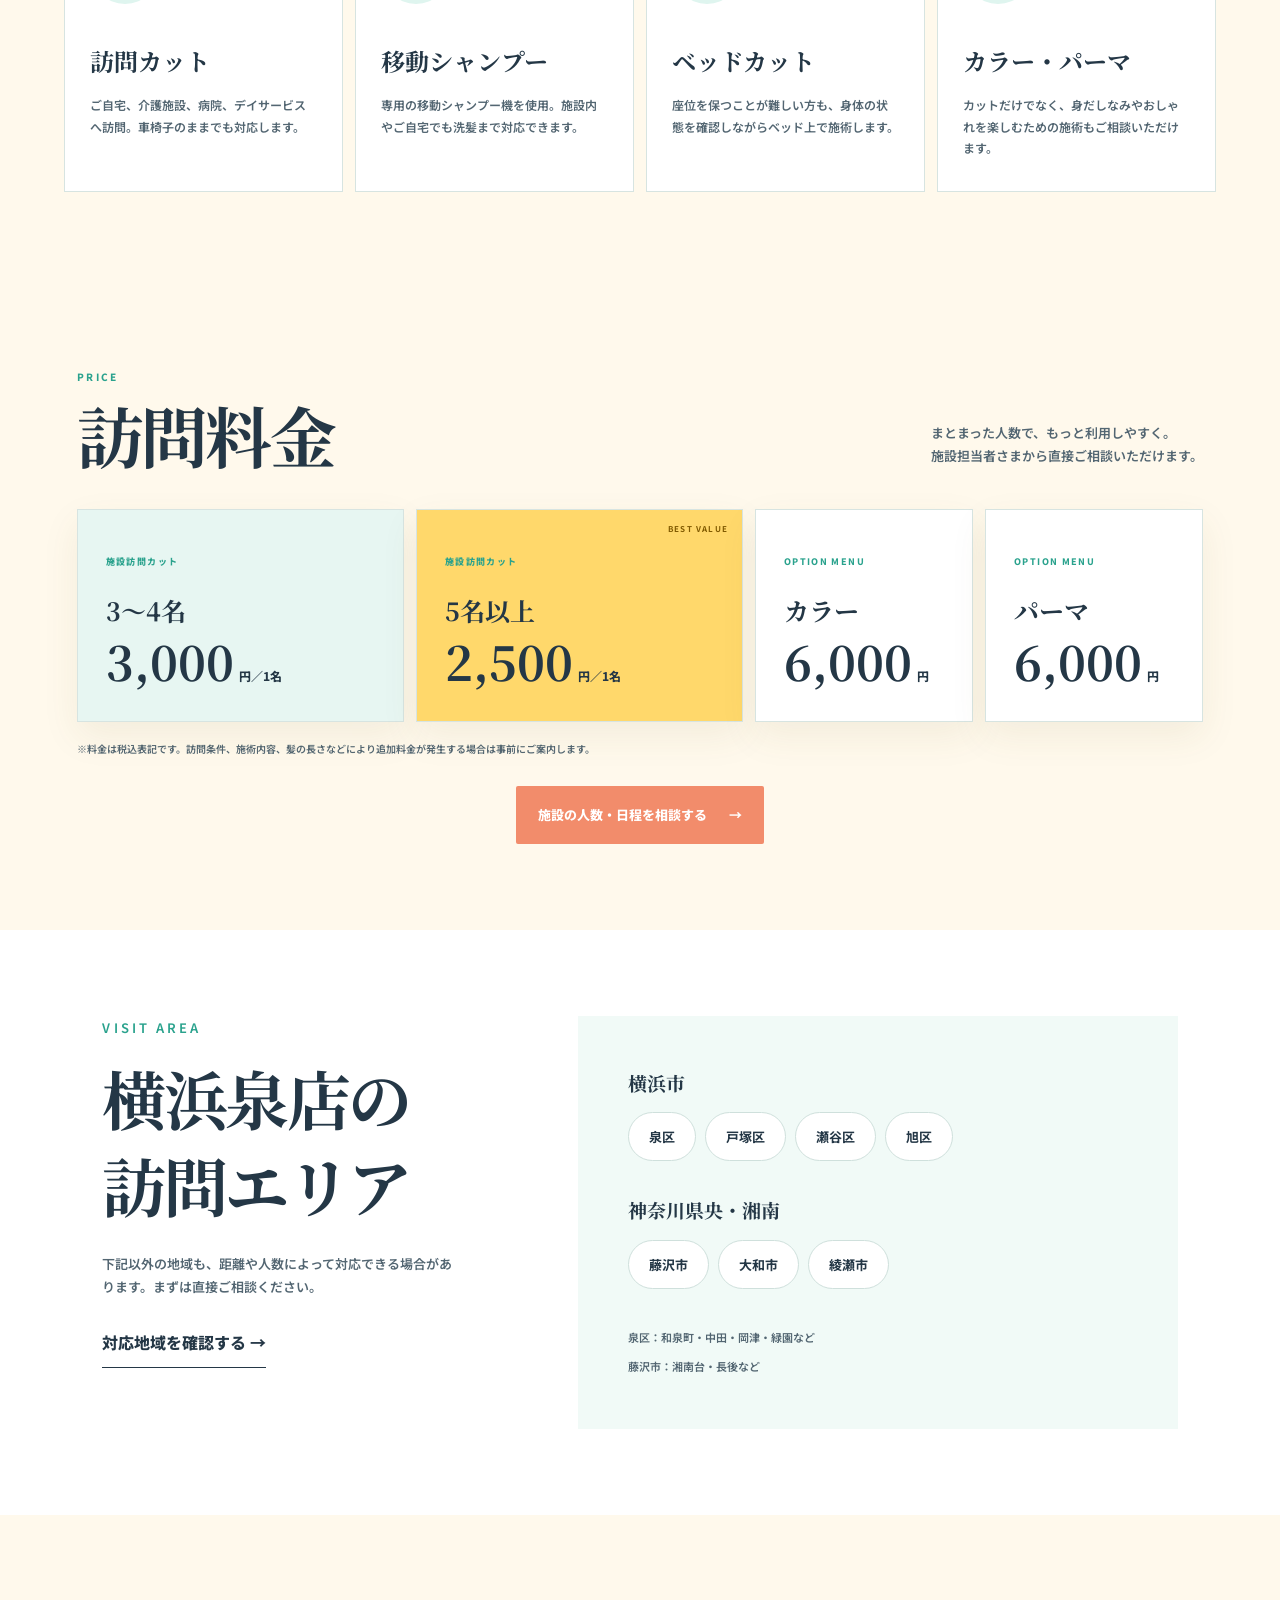
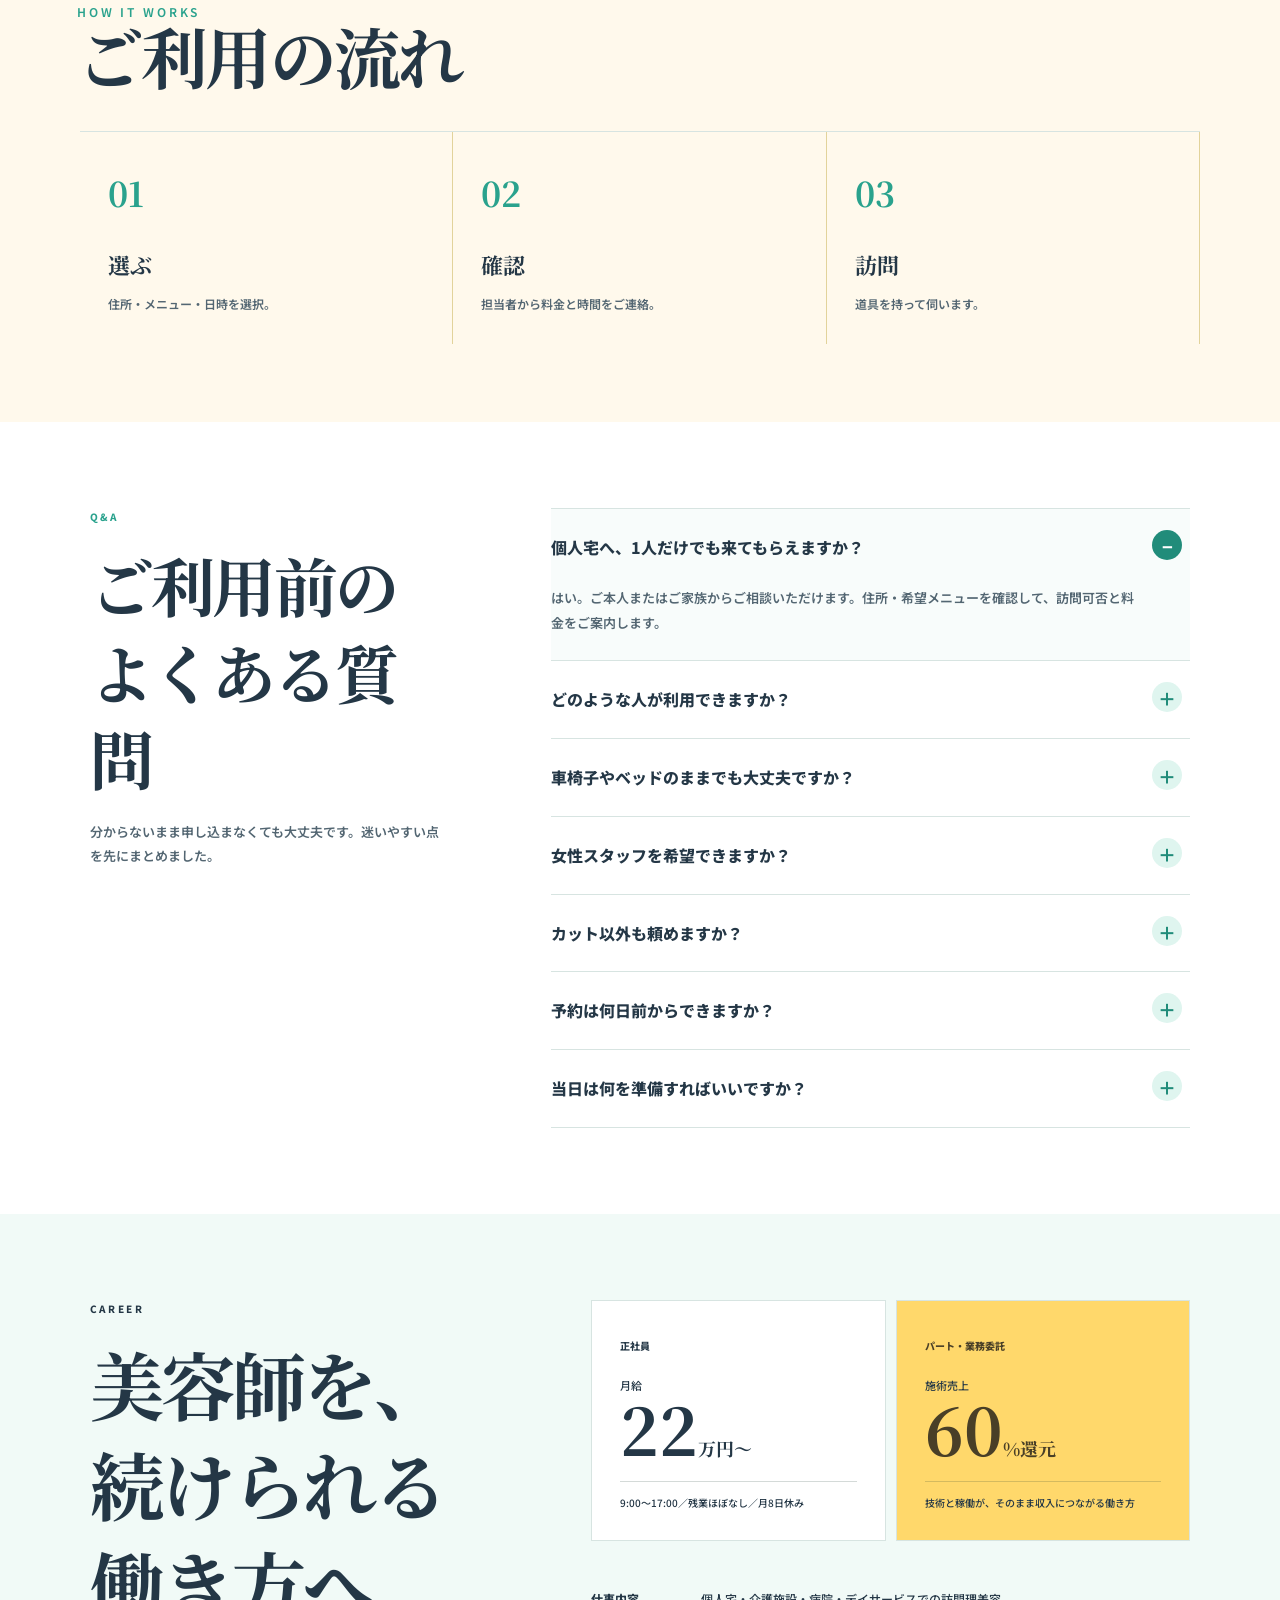
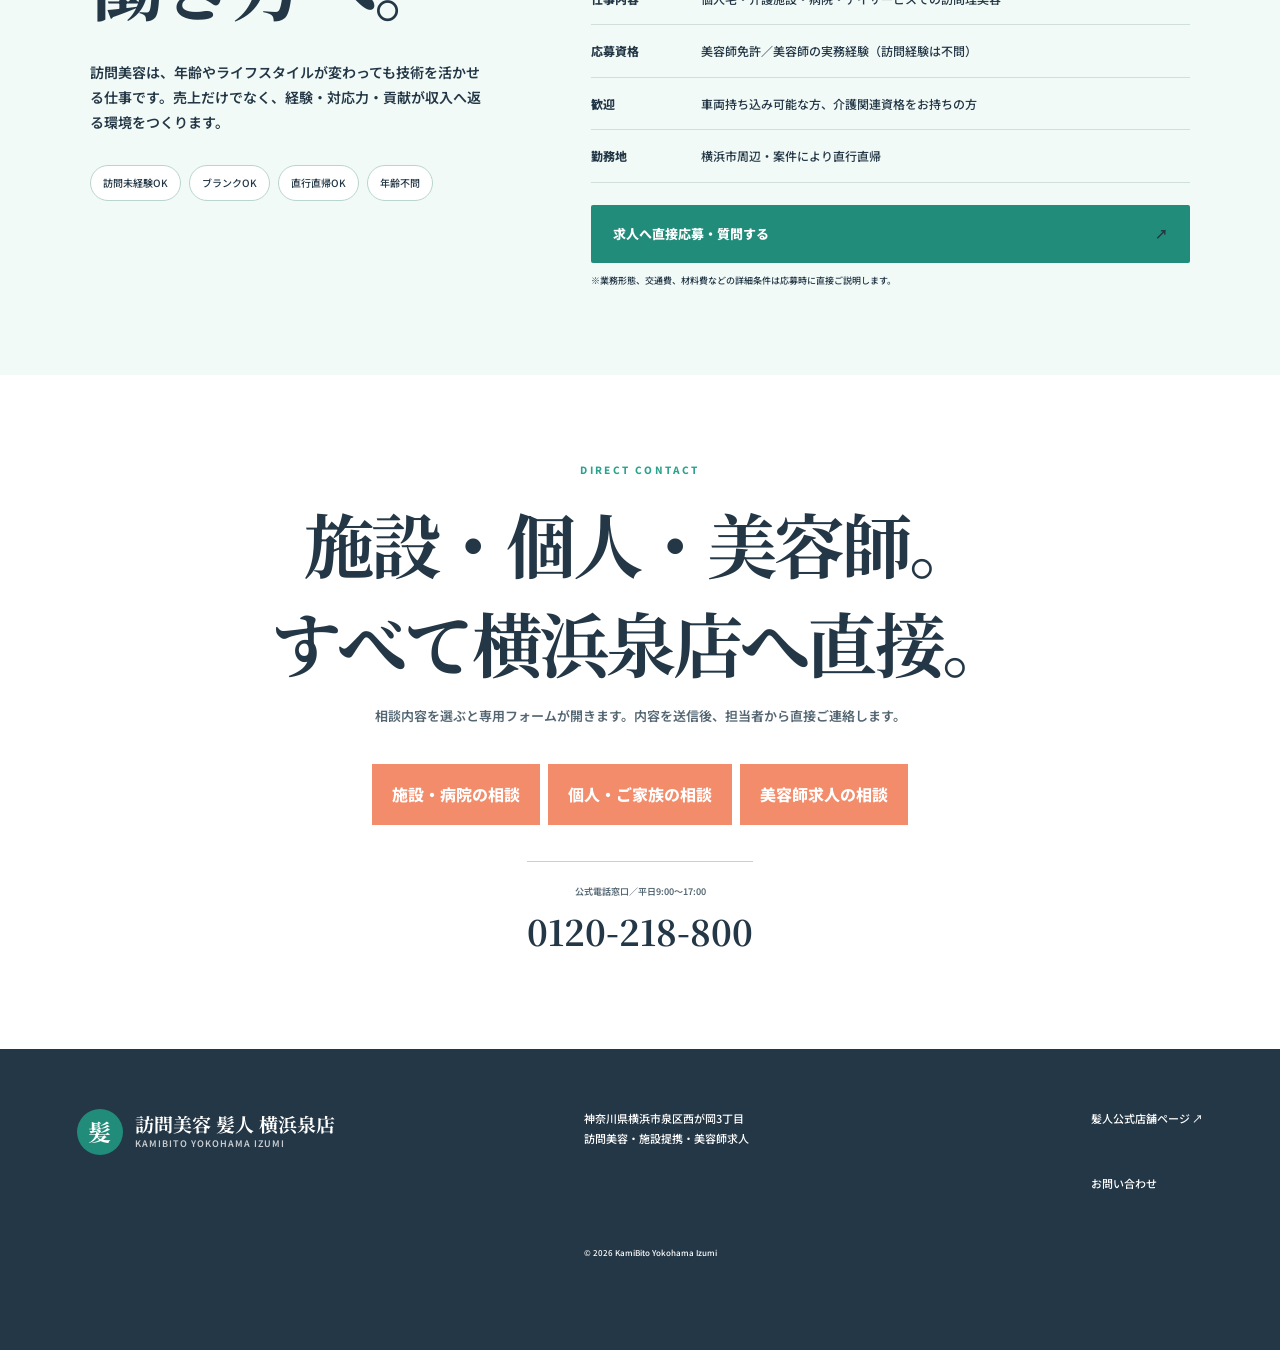
==== commit 9bae3553: "お客様目線の短い構成へ再編集" ====
--- a/kamibito-yokohama-izumi/index.html
+++ b/kamibito-yokohama-izumi/index.html
@@ -21,7 +21,7 @@
   <link rel="preconnect" href="https://fonts.googleapis.com">
   <link rel="preconnect" href="https://fonts.gstatic.com" crossorigin>
   <link href="https://fonts.googleapis.com/css2?family=Noto+Sans+JP:wght@400;500;600;700;800&family=Noto+Serif+JP:wght@600;700&display=swap" rel="stylesheet">
-  <link rel="stylesheet" href="styles.css?v=20260818-1">
+  <link rel="stylesheet" href="styles.css?v=20260818-2">
   <script src="app.js?v=20260804-9" defer></script>
 </head>
 <body>
@@ -31,7 +31,7 @@
       <span><strong>訪問美容 髪人 横浜泉店</strong><small>KAMIBITO YOKOHAMA IZUMI</small></span>
     </a>
     <nav class="desktop-nav" aria-label="メインメニュー">
-      <a href="#service">サービス</a><a href="#price">料金</a><a href="#area">訪問エリア</a><a href="#recruit">美容師求人</a>
+      <a href="#service">サービス</a><a href="#price">料金</a><a href="#area">訪問エリア</a><a href="#faq">Q&amp;A</a><a href="#recruit">美容師求人</a>
       <button class="header-cta" type="button" data-open-contact="general">直接相談する</button>
     </nav>
     <button class="menu-toggle" type="button" aria-label="メニューを開く" aria-expanded="false"><span></span><span></span></button>
@@ -67,26 +67,6 @@
       <article class="gateway-recruit"><span>03</span><small>FOR STYLISTS</small><h2>美容師として働く</h2><p>技術と経験が収入へ返る、高給与・高還元の働き方。訪問未経験やブランクも歓迎します。</p><a href="#recruit">求人条件を見る <b>→</b></a></article>
     </section>
 
-    <section class="local-specialist">
-      <div class="local-title"><p class="kicker green">LOCAL SPECIALIST</p><h2>広く浅くではなく、<br>この地域をしっかり回る。</h2><p>横浜泉店は、対応地域を絞った訪問美容チームです。施設ごとのご事情や訪問時間、利用者さまの状態を確認しながら、続けやすい訪問方法を一緒に考えます。</p></div>
-      <div class="local-regions"><strong>対応地域</strong><p><span>横浜市泉区</span><span>戸塚区</span><span>瀬谷区</span><span>旭区</span><span>藤沢市</span><span>大和市</span><span>綾瀬市</span></p><small>その他の横浜市内・周辺地域も、人数や距離によりご相談いただけます。</small></div>
-    </section>
-
-    <section class="women-team">
-      <div><p class="kicker">WOMEN STYLISTS</p><h2>女性スタッフ中心。<br>初めての方にも、<br>やわらかな安心感を。</h2></div>
-      <div class="women-benefits">
-        <article><b>01</b><h3>女性利用者さまも相談しやすい</h3><p>髪型や白髪、身だしなみなど、細かな希望を伝えやすい雰囲気を大切にします。</p></article>
-        <article><b>02</b><h3>施設の日常に合わせた対応</h3><p>利用者さまのペースに配慮し、施設スタッフさまと確認しながら施術を進めます。</p></article>
-        <article><b>03</b><h3>女性スタッフの訪問を相談可能</h3><p>ご希望や利用者さまの状況に合わせ、女性スタッフ派遣のご相談を承ります。</p></article>
-      </div>
-      <button class="btn women-cta" type="button" data-open-contact="facility">女性スタッフの訪問を相談する <span>→</span></button>
-    </section>
-
-    <section class="statement">
-      <div><p class="kicker green">OUR PURPOSE</p><h2>髪を整えることは、<br>その人らしさを整えること。</h2></div>
-      <div><p>訪問美容は、ただ短く切るだけのサービスではありません。鏡を見て笑顔になる時間や、ご家族との会話が増えるきっかけまで届けたい。</p><p>KamiBito横浜泉店は、施設・ご家族・美容師が直接つながり、必要な人へ必要な美容を届ける地域の窓口です。</p></div>
-    </section>
-
     <section class="service" id="service">
       <div class="section-head"><div><p class="kicker green">SERVICE</p><h2>できること</h2></div><p>身体の状態や施設環境に合わせて、<br>無理のない施術方法をご提案します。</p></div>
       <div class="service-grid">
@@ -94,24 +74,6 @@
         <article><span>02</span><div class="service-icon">⌁</div><h3>移動シャンプー</h3><p>専用の移動シャンプー機を使用。施設内やご自宅でも洗髪まで対応できます。</p></article>
         <article><span>03</span><div class="service-icon">↘</div><h3>ベッドカット</h3><p>座位を保つことが難しい方も、身体の状態を確認しながらベッド上で施術します。</p></article>
         <article><span>04</span><div class="service-icon">◎</div><h3>カラー・パーマ</h3><p>カットだけでなく、身だしなみやおしゃれを楽しむための施術もご相談いただけます。</p></article>
-      </div>
-    </section>
-
-    <section class="facility-band">
-      <div><p class="kicker">FOR FACILITIES</p><h2>施設の負担を減らし、<br>入居者さまの楽しみを増やす。</h2></div>
-      <div class="facility-points"><p><b>01</b><span><strong>日程・人数を一括調整</strong>担当者さまと直接相談し、施設の流れに合わせて訪問します。</span></p><p><b>02</b><span><strong>女性スタッフ派遣可能</strong>ご利用者さまの希望や状況に合わせてご相談できます。</span></p><p><b>03</b><span><strong>まずは見積りから</strong>人数・メニュー・訪問頻度を確認して料金をご案内します。</span></p></div>
-      <button class="btn light" type="button" data-open-contact="facility">施設訪問の相談・見積り <span>↗</span></button>
-    </section>
-
-    <section class="facility-solutions">
-      <div class="section-head"><div><p class="kicker green">FACILITY SUPPORT</p><h2>施設に合わせて選べること</h2></div><p>カットするだけでなく、導入・継続の手間まで減らせるように対応します。</p></div>
-      <div class="solution-grid">
-        <article><span>01</span><h3>定期訪問の相談</h3><p>毎月・隔月など、施設の希望人数や運営に合わせた訪問日程をご相談いただけます。</p></article>
-        <article><span>02</span><h3>複数名を一括受付</h3><p>利用者さまごとの希望メニューをまとめて相談。担当者さまの連絡負担を減らします。</p></article>
-        <article><span>03</span><h3>車椅子・ベッド対応</h3><p>座位が難しい方も、状態と施術環境を確認しながら無理のない方法をご提案します。</p></article>
-        <article><span>04</span><h3>移動シャンプー</h3><p>水回りや前かがみが難しい場合も、専用機材によるシャンプーをご相談いただけます。</p></article>
-        <article><span>05</span><h3>カラー・パーマ</h3><p>カットだけでなく、白髪やボリュームなど「いつものおしゃれ」にも対応します。</p></article>
-        <article><span>06</span><h3>ご家族からの相談</h3><p>施設担当者さまだけでなく、ご本人・ご家族からの施術相談も直接受け付けます。</p></article>
       </div>
     </section>
 
@@ -135,6 +97,19 @@
     <section class="flow">
       <div class="section-head"><div><p class="kicker green">HOW IT WORKS</p><h2>ご利用の流れ</h2></div></div>
       <ol><li><b>01</b><div><h3>選ぶ</h3><p>住所・メニュー・日時を選択。</p></div></li><li><b>02</b><div><h3>確認</h3><p>担当者から料金と時間をご連絡。</p></div></li><li><b>03</b><div><h3>訪問</h3><p>道具を持って伺います。</p></div></li></ol>
+    </section>
+
+    <section class="faq" id="faq">
+      <div class="faq-heading"><p class="kicker green">Q&amp;A</p><h2>ご利用前の<br>よくある質問</h2><p>分からないまま申し込まなくても大丈夫です。迷いやすい点を先にまとめました。</p></div>
+      <div class="faq-list">
+        <details open><summary>個人宅へ、1人だけでも来てもらえますか？</summary><p>はい。ご本人またはご家族からご相談いただけます。住所・希望メニューを確認して、訪問可否と料金をご案内します。</p></details>
+        <details><summary>どのような人が利用できますか？</summary><p>外出が難しい方や、介護施設・病院などで生活している方を中心に対応します。状況が分からない場合も、まずはご相談ください。</p></details>
+        <details><summary>車椅子やベッドのままでも大丈夫ですか？</summary><p>対応可能です。身体の状態や施術場所を事前に確認し、無理のない方法をご提案します。</p></details>
+        <details><summary>女性スタッフを希望できますか？</summary><p>女性スタッフ中心のチームです。ご希望として承り、訪問日程と合わせて調整します。</p></details>
+        <details><summary>カット以外も頼めますか？</summary><p>シャンプー・カラー・パーマもご相談いただけます。髪の状態や訪問環境を確認してご案内します。</p></details>
+        <details><summary>予約は何日前からできますか？</summary><p>訪問希望日は最短5日後から選べます。人数や移動時間を確認後、担当者から開始時間をご連絡します。</p></details>
+        <details><summary>当日は何を準備すればいいですか？</summary><p>施術道具はスタッフが持参します。場所や身体の状態により確認事項がある場合は、訪問前に担当者からお伝えします。</p></details>
+      </div>
     </section>
 
     <section class="recruit" id="recruit">
--- a/kamibito-yokohama-izumi/styles.css
+++ b/kamibito-yokohama-izumi/styles.css
@@ -163,3 +163,7 @@
   .mobile-nav button,.mobile-nav a{min-height:50px;display:grid;place-items:center;align-content:center}
 }
 @media(max-width:460px){.service-grid article{min-height:auto;padding:20px 18px}.service-icon{margin:8px 0 15px}.solution-grid article{min-height:auto}.hero h1{font-size:43px!important;line-height:1.12!important}.hero-lead br{display:none}}
+
+/* Customer-first FAQ replacing repetitive promotional sections */
+.faq{padding:86px 7vw;background:#fff;display:grid;grid-template-columns:.72fr 1.28fr;gap:8vw;align-items:start}.faq-heading{position:sticky;top:95px}.faq-heading h2{margin:0 0 20px;font-family:"Noto Serif JP",serif;font-size:clamp(42px,5vw,68px);line-height:1.35;letter-spacing:-.04em}.faq-heading>p:last-child{max-width:390px;color:var(--muted);font-size:13px;font-weight:600}.faq-list{border-top:1px solid var(--line)}.faq-list details{border-bottom:1px solid var(--line);background:#fff}.faq-list summary{position:relative;padding:24px 52px 24px 0;list-style:none;cursor:pointer;font-size:16px;font-weight:800;color:var(--ink)}.faq-list summary::-webkit-details-marker{display:none}.faq-list summary:after{content:'＋';position:absolute;right:8px;top:21px;width:30px;height:30px;display:grid;place-items:center;border-radius:50%;background:var(--mint);color:var(--green);font-size:18px}.faq-list details[open] summary:after{content:'−';background:var(--green);color:#fff}.faq-list p{margin:0;padding:0 52px 25px 0;color:var(--muted);font-size:13px;font-weight:600;line-height:1.9}.faq-list details[open]{background:#f8fcfb}
+@media(max-width:900px){.faq{grid-template-columns:1fr;gap:24px;padding:58px 20px}.faq-heading{position:static}.faq-heading h2{font-size:36px}.faq-heading>p:last-child{margin-bottom:0}.faq-list summary{padding:20px 46px 20px 4px;font-size:14px;line-height:1.55}.faq-list summary:after{right:4px;top:18px}.faq-list p{padding:0 38px 21px 4px;font-size:12px}}
